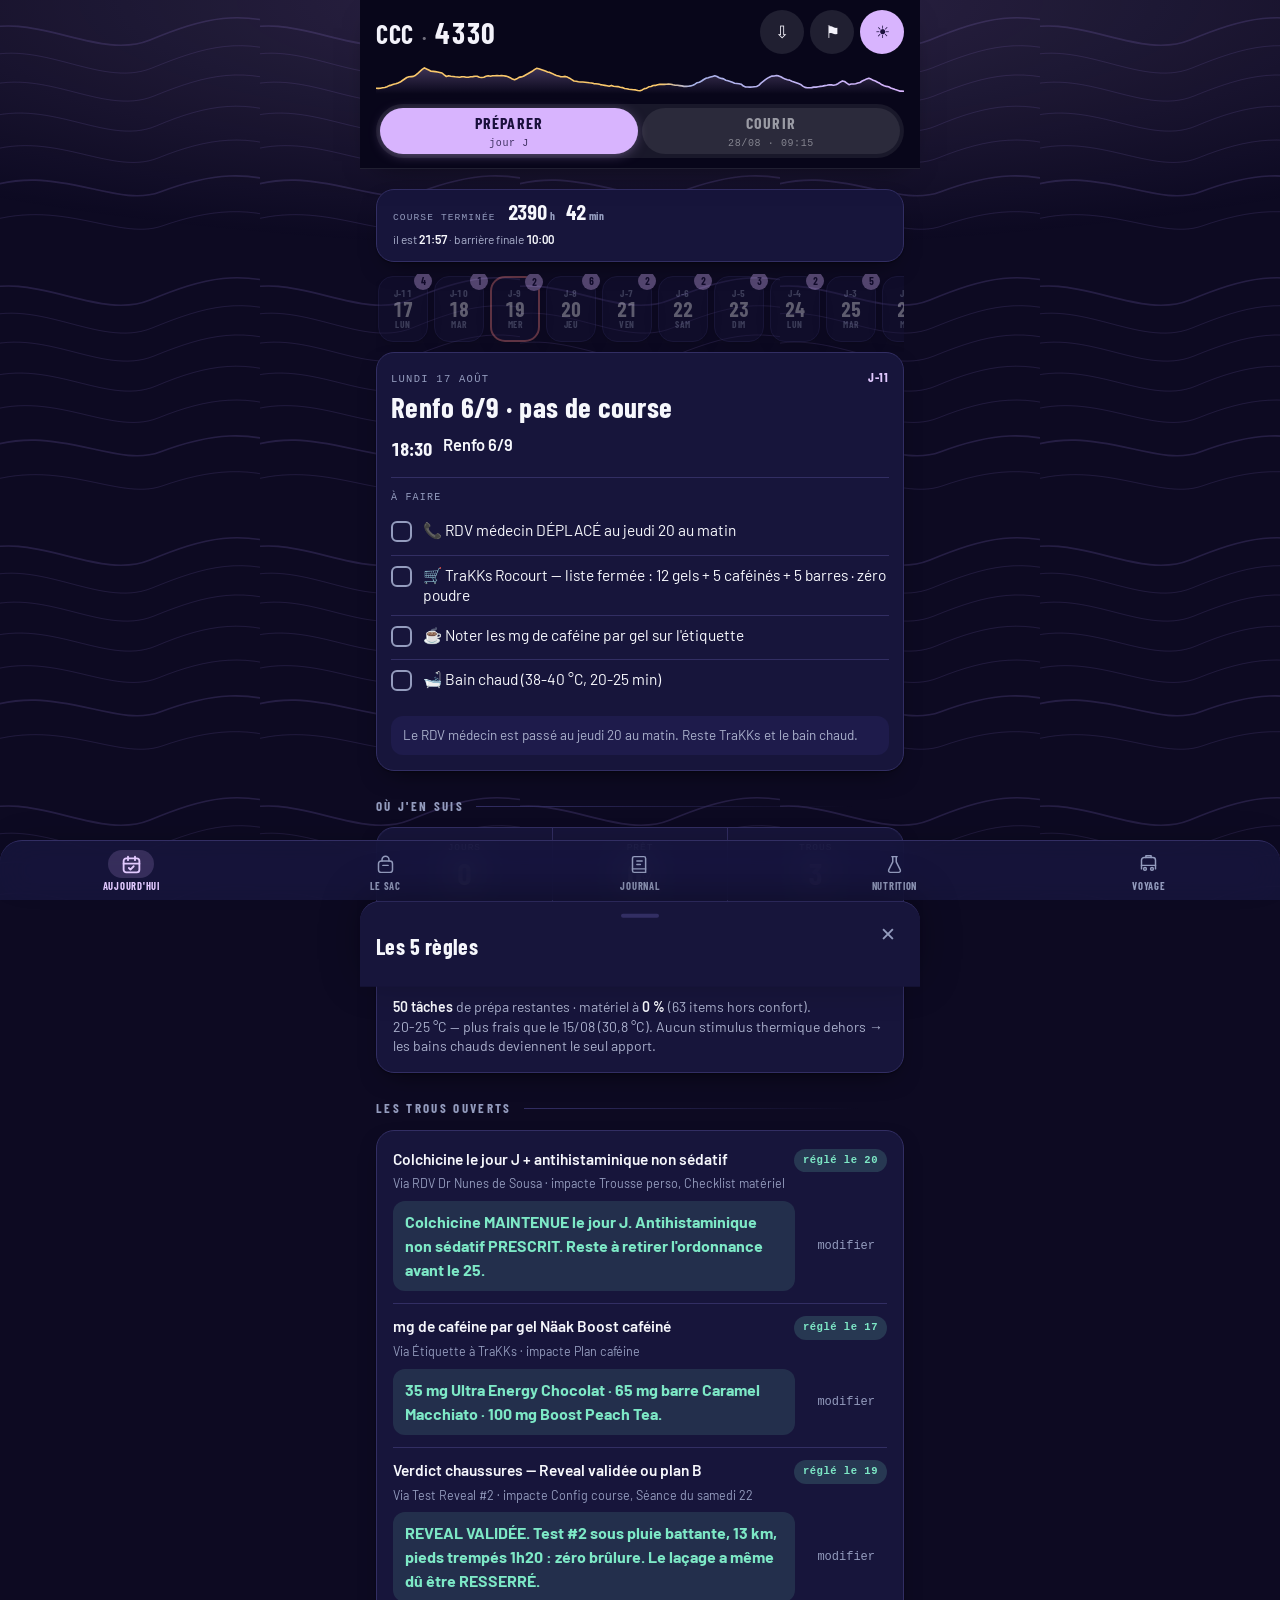
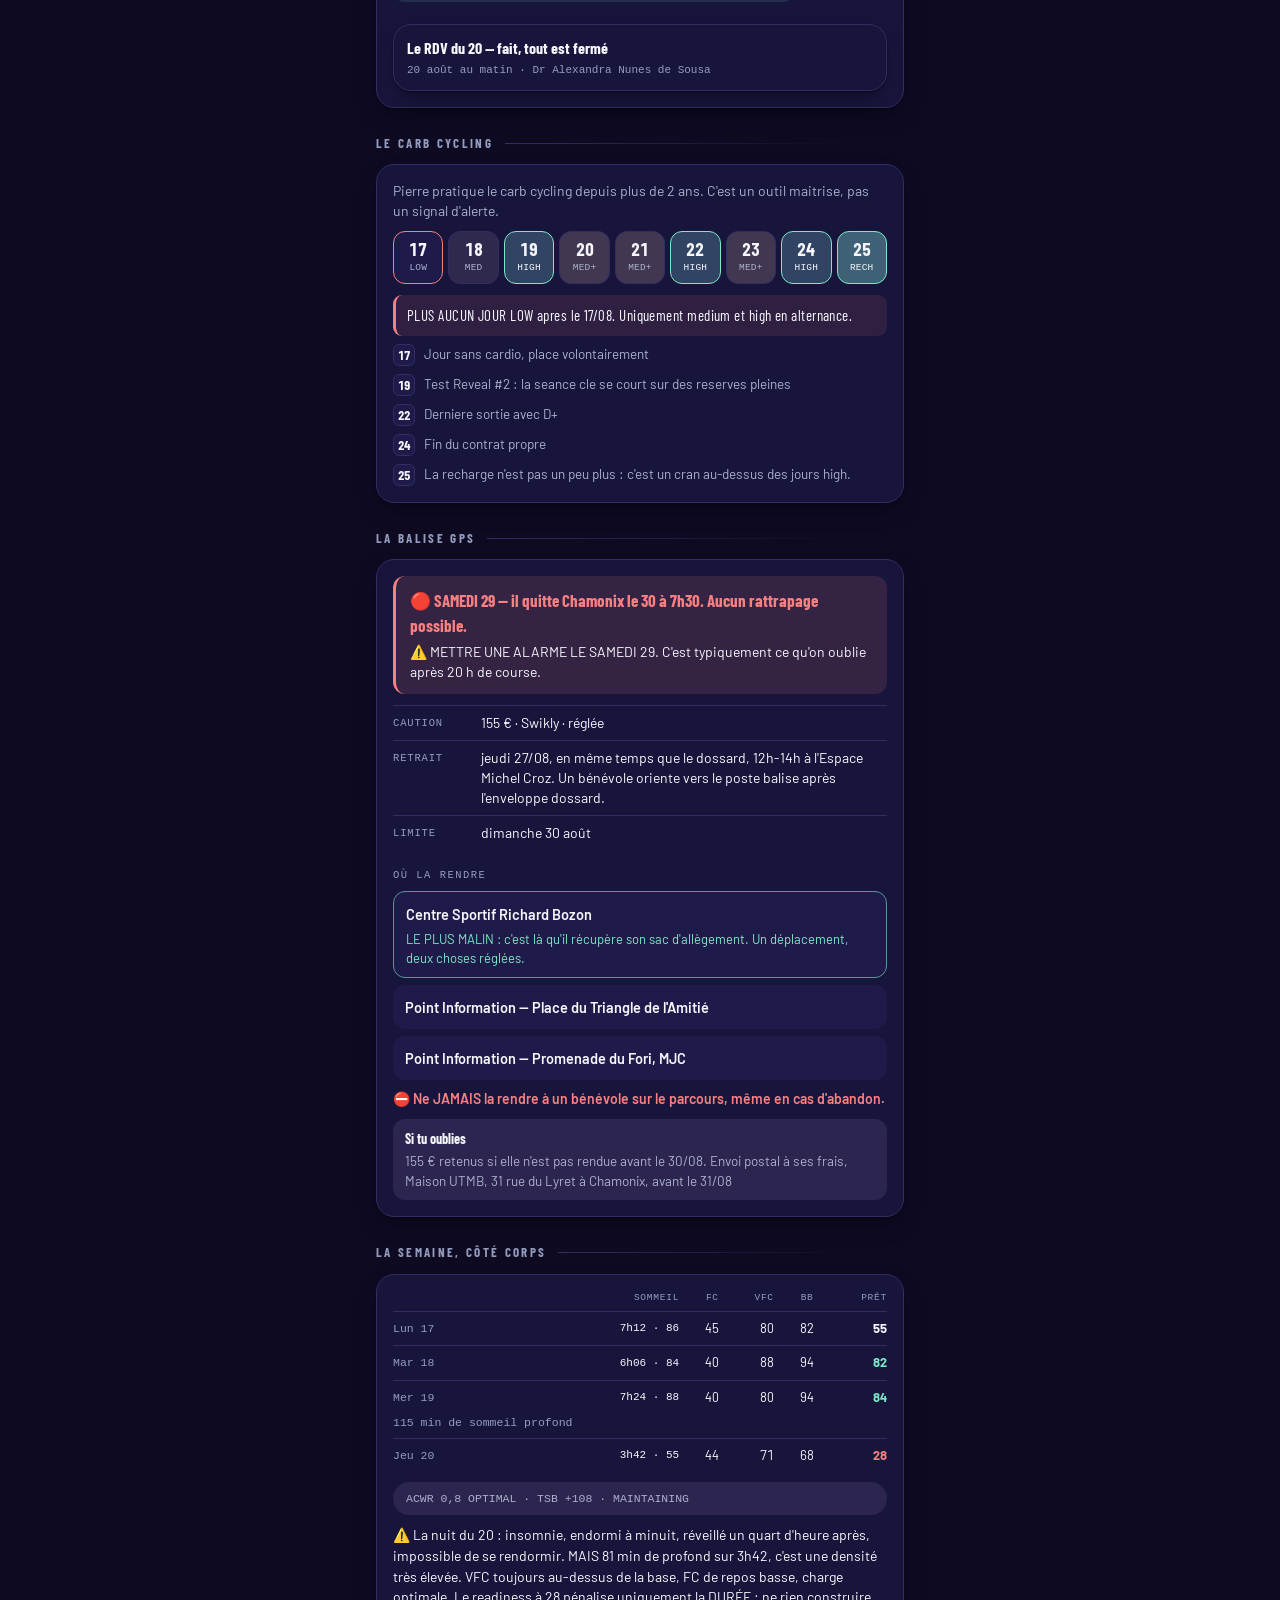
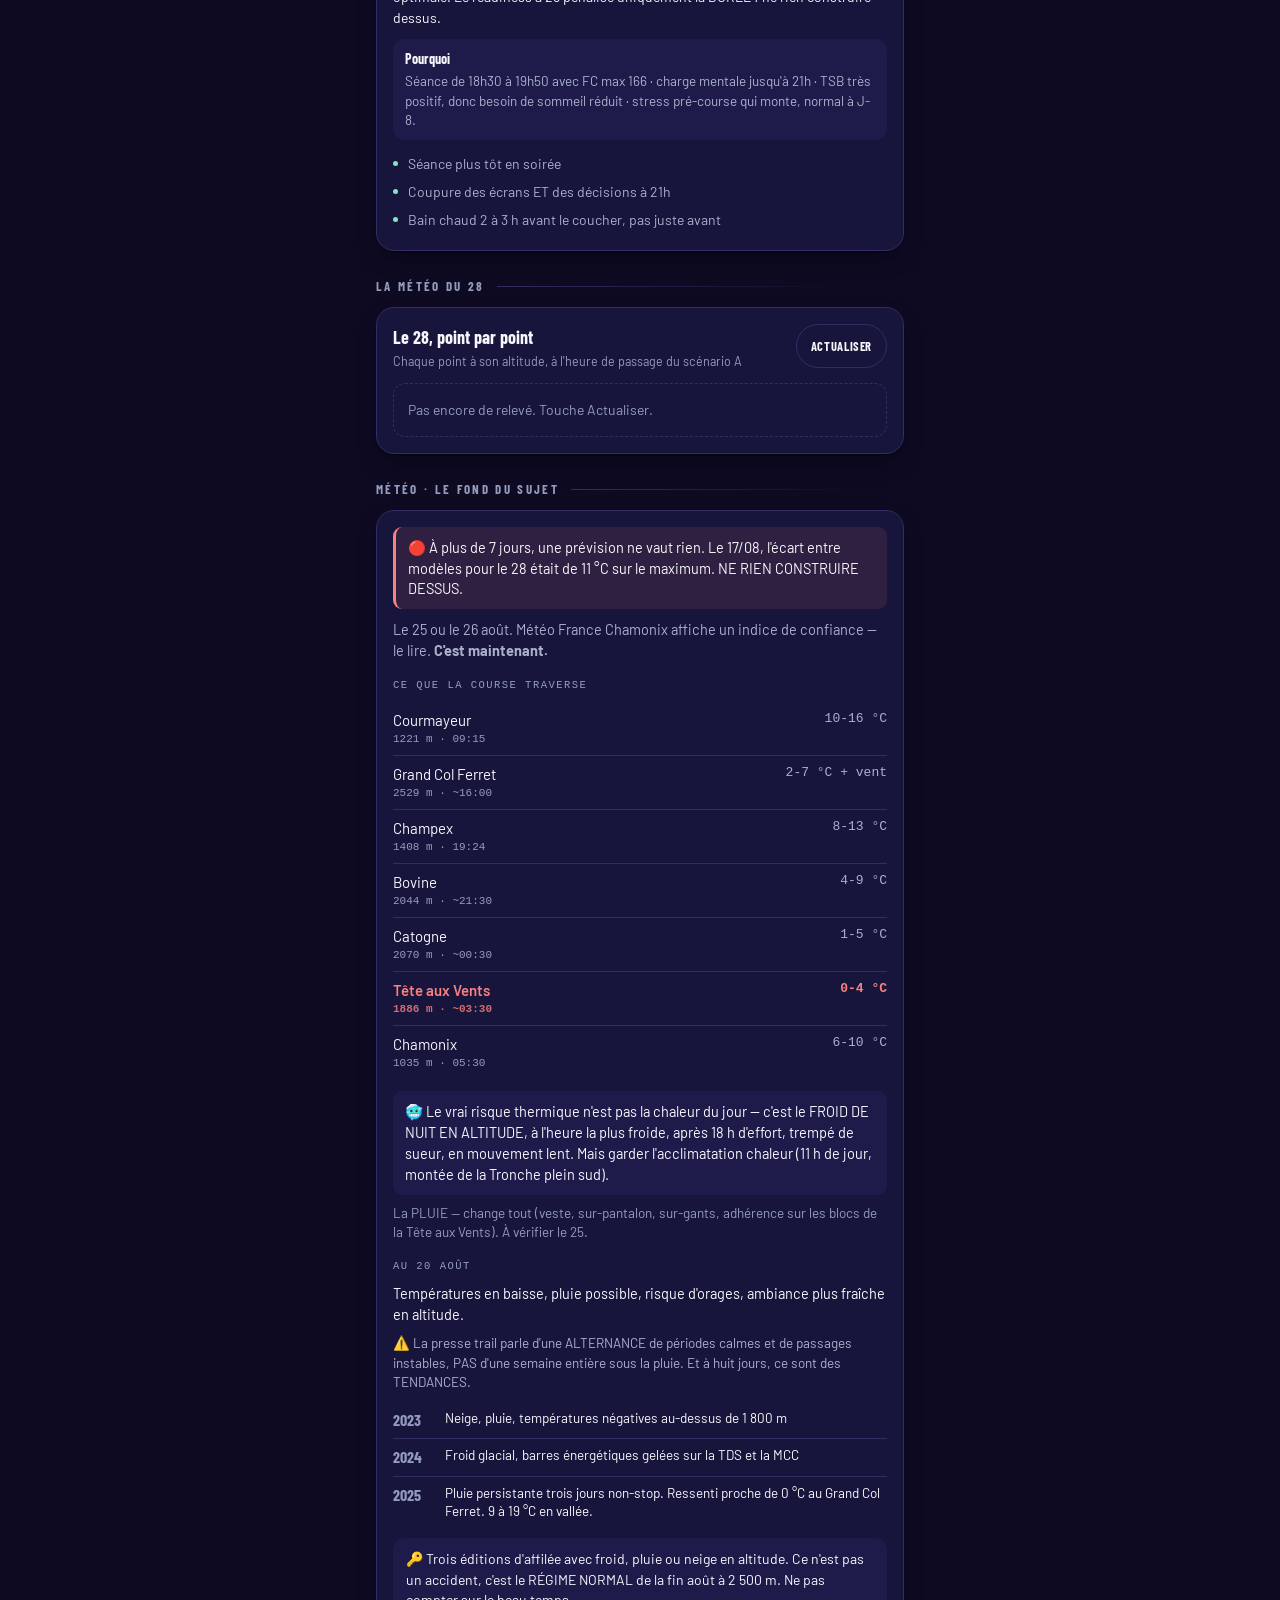
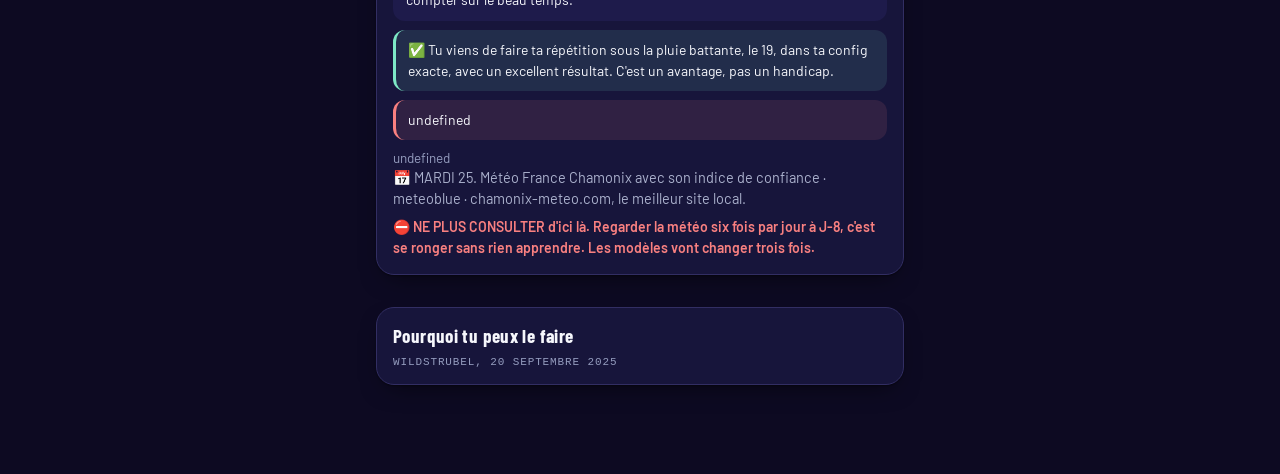
==== carnet/index.html @ a0376470 "carnet : la meteo du 28, automatique, point par point L'app interroge Open-Meteo pour les treize poi" ====
<!doctype html>
<html lang="fr" data-theme="jour">
<head>
<meta charset="utf-8">
<meta name="viewport" content="width=device-width, initial-scale=1, viewport-fit=cover">
<meta name="theme-color" content="#17153B">
<meta name="apple-mobile-web-app-capable" content="yes">
<meta name="apple-mobile-web-app-status-bar-style" content="black-translucent">
<meta name="apple-mobile-web-app-title" content="CCC 4330">
<meta name="description" content="Carnet de course CCC by UTMB 2026 &#183; dossard 4330">
<title>CCC 4330 &#183; carnet de course</title>

<meta name="color-scheme" content="light dark">

<link rel="stylesheet" href="app.css">

<!-- Les polices ne bloquent pas le rendu : l'app doit s'afficher tout de suite,
     et rester belle avec les polices systeme si Google ne repond pas. -->
<link rel="preconnect" href="https://fonts.googleapis.com">
<link rel="preconnect" href="https://fonts.gstatic.com" crossorigin>
<link rel="stylesheet" media="print" onload="this.media='all'"
      href="https://fonts.googleapis.com/css2?family=Barlow:wght@400;500;600&family=Barlow+Condensed:wght@600;700&display=swap">
<noscript><link rel="stylesheet"
      href="https://fonts.googleapis.com/css2?family=Barlow:wght@400;500;600&family=Barlow+Condensed:wght@600;700&display=swap"></noscript>
<link rel="manifest" href="manifest.webmanifest">
<link rel="apple-touch-icon" href="icons/apple-touch-icon.png">
<link rel="icon" href="icons/icon-192.png" sizes="192x192">
</head>
<body>

<div class="app">

  <header class="dossard">
    <div class="dossard-haut">
      <div class="dossard-id"><span>CCC</span><i>&#183;</i><b>4330</b></div>
      <div class="dossard-actions">
        <button class="dossard-btn" id="btnDonnees" aria-label="Mes données">&#8681;</button>
        <button class="dossard-btn" id="btnRegles" aria-label="Les 5 règles">&#9873;</button>
        <button class="dossard-btn" id="btnTheme" aria-label="Basculer jour ou nuit">&#9789;</button>
      </div>
    </div>
    <div class="crete" id="crete" aria-hidden="true"></div>
    <div class="parties" role="tablist">
      <button data-partie="prepa" role="tab">Préparer<span id="sousPrepa">&#8230;</span></button>
      <button data-partie="course" role="tab">Courir<span>28/08 &#183; 09:15</span></button>
    </div>
  </header>

  <!-- Feuille de course : invisible a l'ecran, c'est le document papier du jour J.
       Le telephone reste dans le sac, cette feuille est l'outil. -->
  <section id="feuille-course" aria-hidden="true"></section>

  <main>

    <!-- ===================== PRÉPARER ===================== -->

    <section class="vue actif" id="v-aujourdhui">
      <!-- Le compte a rebours passe en bandeau : ce qui compte, c'est la
           journee du jour, pas le decompte. -->
      <div class="cdb" id="cdCarte">
        <span class="cd-oeil" id="cdOeil">Départ dans</span>
        <span class="cd-grille" id="cdGrille"></span>
        <span class="cd-sous" id="cdSous"></span>
      </div>

      <div class="tlh" id="tlhHote"></div>

      <div id="cleHote"></div>
      <div id="jourHote"></div>

      <div class="titre">Où j'en suis</div>
      <div class="carte" id="etatHote"></div>

      <div class="titre">Les trous ouverts</div>
      <div class="carte" id="inconnuesHote"></div>

      <div class="titre">Le carb cycling</div>
      <div class="carte" id="carbHote"></div>

      <div class="titre">La balise GPS</div>
      <div class="carte" id="baliseHote"></div>

      <div class="titre">La semaine, côté corps</div>
      <div class="carte" id="physioHote"></div>

      <div class="titre">La météo du 28</div>
      <div class="carte" id="meteoPrevHote"></div>

      <div class="titre">Météo · le fond du sujet</div>
      <div class="carte" id="meteoHote"></div>

      <button class="cf-btn" id="btnConfiance">Pourquoi tu peux le faire<span>Wildstrubel, 20 septembre 2025</span></button>
    </section>

    <section class="vue" id="v-sac">
      <div class="carte ck-tete" id="sacTete"></div>
      <div class="switch" id="sacMode">
        <button data-mode="jour">Par jour<small>quand je m'en occupe</small></button>
        <button data-mode="zone">Par zone<small>où ça va</small></button>
      </div>
      <div class="sac-filtres">
        <button id="fRouge"><i></i>Que le réglementaire</button>
        <button id="fReste"><i></i>Il reste</button>
      </div>
      <div id="kitsHote"></div>
      <div id="sacHote"></div>
      <div class="titre">Les vérifications</div>
      <div class="carte" id="verifIntro"></div>
      <div id="verifsHote"></div>
      <div class="titre">À ne pas oublier</div>
      <div class="carte" id="verifHote"></div>
      <div class="titre">Non tranché</div>
      <div class="carte" id="attHote"></div>
      <div class="titre">Les chaussures · dossier fermé</div>
      <div class="carte" id="verdictHote"></div>
      <div class="titre">Les chaussettes</div>
      <div class="carte" id="chaussHote"></div>
      <div class="titre">Les gants</div>
      <div class="carte" id="gantsHote"></div>
      <div class="titre">La veste</div>
      <div class="carte" id="vesteHote"></div>
      <div class="titre">Les lampes</div>
      <div class="carte" id="lampesHote"></div>
      <div class="titre">La trousse</div>
      <div class="carte" id="trousseHote"></div>
      <div class="titre">Le téléphone</div>
      <div class="carte" id="telHote"></div>
    </section>

    <section class="vue" id="v-journal">
      <div class="titre">Ajouter une note</div>
      <div class="carte" id="jnSaisie"></div>
      <div class="titre">Historique</div>
      <div id="jnHote"></div>
    </section>

    <section class="vue" id="v-voyage">
      <div id="voyAlerte"></div>

      <div class="titre">Le coffre</div>
      <div class="carte" id="coffreHote"></div>

      <div class="switch" id="voyMode">
        <button data-voy="aller">Aller<small>mercredi 26</small></button>
        <button data-voy="place">Sur place<small>27 et 28</small></button>
        <button data-voy="retour">Retour<small>dimanche 30</small></button>
      </div>
      <div id="voyHote"></div>
    </section>

    <section class="vue" id="v-nutrition">
      <div id="alertesHote"></div>

      <div class="titre">Le compte des glucides</div>
      <div class="carte" id="bilanHote"></div>

      <div class="titre">Section par section</div>
      <div id="secNutHote"></div>

      <div class="titre">Mon stock</div>
      <div class="carte" id="stockHote"></div>

      <div class="titre">La caféine</div>
      <div class="carte" id="cafHote"></div>

      <div class="titre">Les menus, de J-3 au jour J</div>
      <div class="carte" id="menusHote"></div>

      <div class="titre">Le contrat, du 17 au 24</div>
      <div class="carte" id="contratHote"></div>

      <div class="titre">En course, l'essentiel</div>
      <div class="carte" id="nutriHote"></div>
    </section>

    <!-- ===================== COURIR ===================== -->

    <section class="vue" id="v-profil">
      <div class="faits">
        <span><b>101,5</b> km</span><span><b>6 062</b> m D+</span>
        <span>cible <b>20h15</b></span><span>barrière <b>26h30</b></span>
      </div>
      <div class="switch" data-role="scenario"></div>
      <div class="titre">Le profil</div>
      <div class="carte profil-carte">
        <div id="profilHote"></div>
        <div class="pf-lecture">
          <div><span>km</span><b id="lecKm">0</b></div>
          <div><span>altitude</span><b id="lecAlt">1221</b></div>
          <div><span>section</span><b id="lecSec" style="font-size:15px">Bertone</b></div>
          <div><span id="lecPlan">passage A</span><b id="lecH">09:15</b></div>
        </div>
        <div class="pf-aide">Glisse le doigt sur le profil</div>
      </div>

      <div class="titre">Les traces pour la montre</div>
      <div class="carte" id="tracesHote"></div>

      <div class="titre">La marge sur les barrières</div>
      <div class="carte" id="margeHote"></div>
    </section>

    <section class="vue" id="v-deroule">
      <div class="titre">Le scénario</div>
      <div class="switch" data-role="scenario"></div>
      <div class="carte scenar" id="scenarInfo"></div>
      <div class="titre" id="titreDeroule">Le déroulé</div>
      <div class="carte"><div class="tl" id="timeline"></div></div>
    </section>

    <section class="vue" id="v-ravitos">
      <div class="titre">Tous les points de passage</div>
      <div id="ravitosHote"></div>
    </section>


    <section class="vue" id="v-course">
      <div id="courseHote"></div>
    </section>

  </main>

  <div class="feuille-fond" id="feuilleFond"></div>
  <aside class="feuille" id="feuille" role="dialog" aria-modal="true" aria-labelledby="feuilleTitre">
    <div class="feuille-poignee"></div>
    <button class="feuille-fermer" id="feuilleFermer" aria-label="Fermer">&#10005;</button>
    <div class="feuille-titre" id="feuilleTitre">Les 5 règles</div>
    <div id="feuilleCorps"></div>
  </aside>

  <nav class="tabbar" id="tabbar" role="tablist"></nav>

</div>

<script type="module" src="app.js"></script>
</body>
</html>
---- carnet/app.css ----
/* ===========================================================
   CCC 4330 &#183; carnet de course v2
   Design system : indigo profond, lavande, menthe, plus une touche trail.
   La signature narrative est la bascule jour -> nuit.
   =========================================================== */

:root {
  /* ------------------------------------------------------------------ *
   * Palette : reference fournie par Pierre le 18/08 (indigo profond,
   * lavande, menthe), avec une touche trail. La touche, c'est que l'ambre
   * garde un SENS et n'est jamais decoratif : c'est le soleil, le jour, la
   * mise en garde. Le chrome de l'interface est lavande, la montagne est
   * ambre, et les courbes de niveau restent en filigrane sur le fond.
   * ------------------------------------------------------------------ */

  --papier:      #F3F2FA;   /* le jour : papier legerement violace */
  --papier-2:    #EBE9F7;
  --papier-3:    #D5D2E9;
  --encre:       #17153B;   /* l'indigo profond de la reference */
  --encre-doux:  #4C4878;
  --encre-pale:  #5F5B8C;   /* AA verifie sur les trois fonds clairs */
  --courbe:      #7C6BB5;   /* les courbes de niveau, en lavande grisee */
  --torrent:     #2559A8;
  --jour:        #A4670C;   /* l'ambre : soleil, jour, mise en garde */
  --jour-fonce:  #8A560A;
  --nuit:        #3B3F86;
  --nuit-clair:  #6E73B8;
  --teal:        #0E6B5E;   /* la menthe, assombrie pour tenir AA sur le papier */
  --alerte:      #C0342C;
  --ok:          #0E6B5E;

  --lavande:     #6D3FC4;   /* la primaire de la reference */
  --lavande-txt: #5B2FB0;

  --topo: url("data:image/svg+xml,%3Csvg xmlns='http://www.w3.org/2000/svg' width='260' height='260' viewBox='0 0 260 260'%3E%3Cg fill='none' stroke='%237C6BB5' stroke-opacity='0.13'%3E%3Cpath stroke-width='1.6' d='M-30 34C30 6 96 62 150 40S240 8 300 30'/%3E%3Cpath stroke-width='0.8' d='M-30 62C34 32 98 90 152 68S242 36 300 58'/%3E%3Cpath stroke-width='0.8' d='M-30 92C38 60 100 118 154 96S244 66 300 88'/%3E%3Cpath stroke-width='0.8' d='M-30 124C42 90 104 148 156 126S246 98 300 120'/%3E%3Cpath stroke-width='0.8' d='M-30 158C46 122 108 178 158 158S248 132 300 154'/%3E%3Cpath stroke-width='1.6' d='M-30 194C50 156 112 210 160 192S250 168 300 190'/%3E%3Cpath stroke-width='0.8' d='M-30 228C54 192 116 242 162 226S252 204 300 226'/%3E%3C/g%3E%3C/svg%3E");
}

:root {
  --bg:          var(--papier);
  --surface:     #FFFFFF;
  --surface-2:   var(--papier-2);
  --bord:        var(--papier-3);
  --texte:       var(--encre);
  --texte-doux:  var(--encre-doux);
  --texte-pale:  var(--encre-pale);
  --accent:      var(--lavande);
  --accent-txt:  var(--lavande-txt);
  --sur-accent:  #FFFFFF;   /* le texte pose SUR un aplat d'accent */
  --trace:       var(--encre);
  --ombre:       0 1px 2px rgba(23,21,59,.05), 0 8px 20px -10px rgba(23,21,59,.18);
  --ombre-h:     0 2px 4px rgba(23,21,59,.06), 0 18px 40px -16px rgba(23,21,59,.28);
  --voile:       rgba(23,21,59,.07);

  /* Echelle de rayons : la carte est genereuse, le bloc interne suit, la
     pastille est ronde. C'est la premiere signature du polish. */
  --r:           18px;   /* carte */
  --r-s:         12px;   /* bloc dans une carte */
  --r-xs:        9px;    /* jeton, case */
  --pill:        999px;

  --tap:         44px;
  --pad:         16px;
  --gap:         12px;
  --tempo:       .28s cubic-bezier(.22,.61,.36,1);
  --ressort:     .34s cubic-bezier(.2,.9,.28,1.06);

  --display: "Barlow Condensed", "Helvetica Neue Condensed", "Avenir Next Condensed", -apple-system, sans-serif;
  --texte-f: "Barlow", -apple-system, BlinkMacSystemFont, "Segoe UI", sans-serif;
  --mono:    ui-monospace, "SF Mono", Menlo, monospace;
}

/* ---- mode nuit : c'est LE theme de reference, le jour n'en est que la
   declinaison diurne ---- */
[data-theme="nuit"] {
  --bg:          #0D0A22;
  --surface:     #17153B;
  --surface-2:   #1E1B4B;
  --bord:        #322E63;
  --texte:       #F6F7FC;
  --texte-doux:  #AAB0CC;
  --texte-pale:  #949CBE;   /* AA verifie sur les trois fonds nuit */
  --courbe:      #A78BFA;
  --torrent:     #7BA7F5;
  --jour:        #FBC96B;   /* l'ambre garde le meme role, en plus chaud */
  --jour-fonce:  #FBC96B;
  --nuit:        #6E7BD6;
  --nuit-clair:  #A8B2E8;
  --teal:        #99F6E4;
  --alerte:      #F98080;
  --ok:          #7DE8C6;
  --accent:      #D8B4FE;
  --accent-txt:  #E2C9FF;
  --sur-accent:  #1A103C;
  --trace:       #F6F7FC;
  --ombre:       0 1px 2px rgba(0,0,0,.4), 0 10px 26px -12px rgba(0,0,0,.7);
  --ombre-h:     0 2px 6px rgba(0,0,0,.45), 0 22px 48px -18px rgba(0,0,0,.8);
  --voile:       rgba(216,180,254,.10);
  --topo: url("data:image/svg+xml,%3Csvg xmlns='http://www.w3.org/2000/svg' width='260' height='260' viewBox='0 0 260 260'%3E%3Cg fill='none' stroke='%23A78BFA' stroke-opacity='0.16'%3E%3Cpath stroke-width='1.6' d='M-30 34C30 6 96 62 150 40S240 8 300 30'/%3E%3Cpath stroke-width='0.8' d='M-30 62C34 32 98 90 152 68S242 36 300 58'/%3E%3Cpath stroke-width='0.8' d='M-30 92C38 60 100 118 154 96S244 66 300 88'/%3E%3Cpath stroke-width='0.8' d='M-30 124C42 90 104 148 156 126S246 98 300 120'/%3E%3Cpath stroke-width='0.8' d='M-30 158C46 122 108 178 158 158S248 132 300 154'/%3E%3Cpath stroke-width='1.6' d='M-30 194C50 156 112 210 160 192S250 168 300 190'/%3E%3Cpath stroke-width='0.8' d='M-30 228C54 192 116 242 162 226S252 204 300 226'/%3E%3C/g%3E%3C/svg%3E");
}

* { box-sizing: border-box; margin: 0; padding: 0; -webkit-tap-highlight-color: transparent; }

/* Les chiffres se lisent en colonne : chasse fixe partout ou ils se comparent. */
.cdb, .tlh, .cf-t, .mt-t, .st-h, .st > b, .cb, .ck-pct, .ck-compte, .ck-grp-cpt,
.nu-cf, .pastille, .jr-h b, .jr-rdv b, .gt > b, .rdv-s > b, .cb-n b, .jn-d,
.dn-c b, .faits, .mg, .pl-d, .vf-c em {
  font-variant-numeric: tabular-nums;
}

/* App, pas document : le glissement sur le profil ne doit jamais selectionner
   du texte ni ouvrir la loupe iOS. La selection reste permise sur le contenu
   que l'on peut vouloir copier. */
body, .dossard, .tabbar, .profil-svg, .titre, .pf-lecture, .mg {
  -webkit-user-select: none; user-select: none; -webkit-touch-callout: none;
}

html { background: var(--bg); }

body {
  background: var(--bg);
  color: var(--texte);
  font-family: var(--texte-f);
  font-size: 16px;
  line-height: 1.5;
  -webkit-font-smoothing: antialiased;
  -webkit-text-size-adjust: 100%;
  overscroll-behavior-y: none;
  transition: background var(--tempo), color var(--tempo);
}

button { font: inherit; color: inherit; background: none; border: 0; cursor: pointer; }
a { color: inherit; }

/* Visible au clavier, invisible au doigt */
:focus { outline: none; }
:focus-visible { outline: 3px solid var(--accent); outline-offset: 2px; border-radius: var(--r-s); }

/* Lumiere rasante en haut de page : la teinte d'accent, tres diluee. Elle
   donne de la profondeur sans salir le fond ni toucher au contraste du texte. */
body::after {
  content: ""; position: fixed; inset: 0 0 auto; height: 460px; z-index: 0;
  pointer-events: none;
  background: radial-gradient(120% 78% at 50% 0%,
              color-mix(in srgb, var(--accent) 16%, transparent) 0%,
              transparent 70%);
}

/* les courbes de niveau, en filigrane, sur toute la hauteur */
body::before {
  content: ""; position: fixed; inset: 0; z-index: 0; pointer-events: none;
  background-image: var(--topo);
  background-size: 260px 260px;
}

/* ===================== ossature ===================== */

.app {
  position: relative; z-index: 1;
  max-width: 560px; margin: 0 auto;
  padding-bottom: calc(80px + env(safe-area-inset-bottom));
  min-height: 100vh;
}

/* ---- header dossard ---- */
.dossard {
  position: sticky; top: 0; z-index: 40;
  background: var(--encre);
  color: var(--papier);
  padding: calc(env(safe-area-inset-top) + 10px) var(--pad) 0;
}
.dossard {
  border-bottom: 1px solid rgba(246,247,252,.10);
  box-shadow: 0 10px 30px -18px rgba(0,0,0,.7);
}
[data-theme="nuit"] .dossard { background: #08061A; }

.dossard-haut { display: flex; align-items: center; gap: 10px; }

.dossard-id {
  font-family: var(--display); font-weight: 700;
  font-size: 26px; letter-spacing: .02em; line-height: 1;
  display: flex; align-items: baseline; gap: 8px;
}
.dossard-id b { font-size: 30px; letter-spacing: .06em; }
.dossard-id i { font-style: normal; opacity: .45; font-size: 20px; }

.dossard-actions { margin-left: auto; display: flex; gap: 6px; }
.dossard-btn {
  width: var(--tap); height: var(--tap);
  display: grid; place-items: center;
  border-radius: var(--pill); font-size: 17px;
  color: var(--papier);
  background: rgba(246,247,252,.10);
  transition: background var(--tempo), transform .16s ease;
}
.dossard-btn:active { background: rgba(246,247,252,.22); transform: scale(.92); }
.dossard-btn.on { background: var(--accent); color: var(--sur-accent); }

/* la crete : la signature du bandeau, et la seule touche trail permanente */
.crete { margin: 10px 0 0; height: 30px; }
.crete svg { display: block; width: 100%; height: 30px; overflow: visible; }

/* les deux moities de l'app */
.parties {
  display: grid; grid-template-columns: 1fr 1fr; gap: 4px;
  padding: 4px; margin: 10px 0 10px;
  background: rgba(246,247,252,.07); border-radius: var(--pill);
}
.parties button {
  min-height: 46px; border-radius: var(--pill);
  display: flex; flex-direction: column; align-items: center; justify-content: center; gap: 1px;
  background: rgba(246,247,252,.08); color: rgba(246,247,252,.55);
  font-family: var(--display); font-weight: 700; font-size: 16px;
  letter-spacing: .07em; text-transform: uppercase;
  transition: background var(--tempo), color var(--tempo);
}
.parties button span {
  font-family: var(--mono); font-weight: 400; font-size: 10px;
  letter-spacing: .06em; text-transform: none; opacity: .8;
}
.parties button.on {
  background: var(--accent); color: var(--sur-accent);
  box-shadow: 0 2px 14px -4px color-mix(in srgb, var(--accent) 60%, transparent);
}

/* les faits de course, la ou ils servent : dans Courir */
.faits {
  display: flex; flex-wrap: wrap; gap: 6px 16px; margin-bottom: 12px;
  font-family: var(--mono); font-size: 11.5px; letter-spacing: .04em;
  color: var(--texte-pale);
}
.faits b { color: var(--texte); font-weight: 600; }

/* ---- vues ---- */
.vue { display: none; padding: 20px var(--pad) 10px; animation: entre var(--ressort) both; }
.vue.actif { display: block; }
@keyframes entre { from { opacity: 0; transform: translateY(10px); } to { opacity: 1; transform: none; } }

.titre {
  display: flex; align-items: center; gap: 12px;
  font-family: var(--display); font-weight: 700;
  font-size: 13px; letter-spacing: .18em; text-transform: uppercase;
  color: var(--texte-pale); margin: 26px 0 11px;
}
.vue > .titre:first-child, .vue > *:first-child + .titre:first-of-type { margin-top: 0; }
/* filet de cartouche, comme les intitules d'une carte, mais qui s'efface */
.titre::after {
  content: ""; flex: 1; height: 1px;
  background: linear-gradient(90deg, var(--bord), transparent 88%);
}

.carte {
  background: var(--surface); border: 1px solid var(--bord);
  border-radius: var(--r); box-shadow: var(--ombre);
  padding: 16px; margin-bottom: var(--gap);
}

/* ---- barre d'onglets ---- */
.tabbar {
  position: fixed; left: 0; right: 0; bottom: 0; z-index: 50;
  display: grid; grid-template-columns: repeat(5, 1fr);
  background: color-mix(in srgb, var(--surface) 86%, transparent);
  backdrop-filter: saturate(180%) blur(18px);
  -webkit-backdrop-filter: saturate(180%) blur(18px);
  border-top: 1px solid var(--bord);
  border-radius: 22px 22px 0 0;
  box-shadow: 0 -10px 34px -18px rgba(0,0,0,.35);
  padding: 6px 4px env(safe-area-inset-bottom);
}
.tab {
  position: relative; min-height: var(--tap); padding: 7px 2px 6px;
  display: flex; flex-direction: column; align-items: center; gap: 3px;
  color: var(--texte-pale);
  font-family: var(--display); font-weight: 700;
  font-size: 10.5px; letter-spacing: .07em; text-transform: uppercase;
  transition: color var(--tempo);
}
/* la pastille de l'onglet actif : elle grandit sous l'icone */
.tab::before {
  content: ""; position: absolute; top: 3px; left: 50%;
  width: 46px; height: 28px; border-radius: var(--pill);
  background: color-mix(in srgb, var(--accent) 17%, transparent);
  transform: translateX(-50%) scale(.6); opacity: 0;
  transition: opacity var(--tempo), transform var(--ressort);
}
.tab.actif::before { opacity: 1; transform: translateX(-50%) scale(1); }
.tab svg {
  position: relative; z-index: 1;
  width: 21px; height: 21px; stroke: currentColor; fill: none;
  stroke-width: 1.7; stroke-linecap: round; stroke-linejoin: round;
}
.tab span, .tab { position: relative; }
.tab.actif { color: var(--accent-txt); }
.tab.actif svg { stroke-width: 2.1; }
.tab:active svg { transform: scale(.9); }

/* ===================== profil ===================== */

.profil-carte { padding: 12px 10px 10px; }

.profil-svg { display: block; width: 100%; height: auto; touch-action: pan-y; }

.pf-grille   { stroke: var(--bord); stroke-width: 1; }
.pf-aire     { fill: url(#gradJour); }
.pf-aire-n   { fill: url(#gradNuit); }
.pf-trace    { fill: none; stroke: var(--trace); stroke-width: 1.9; stroke-linejoin: round; stroke-linecap: round; }
.pf-axe-txt  { font-family: var(--mono); font-size: 9px; fill: var(--texte-pale); }
.pf-sommet   { font-family: var(--display); font-weight: 600; font-size: 10.5px; fill: var(--texte-doux); letter-spacing: .02em; }
.pf-sommet-t { stroke: var(--bord); stroke-width: .8; stroke-dasharray: 1.5 2.5; }
.pf-nuit-t   { stroke: var(--nuit); stroke-width: .9; stroke-dasharray: 2 2.5; opacity: .7; }
.pf-nuit-lbl { font-family: var(--display); font-weight: 700; font-size: 10.5px; fill: var(--nuit); letter-spacing: .05em; }
[data-theme="nuit"] .pf-nuit-lbl { fill: var(--nuit-clair); }
[data-theme="nuit"] .pf-nuit-t   { stroke: var(--nuit-clair); }

.pf-pt        { fill: var(--surface); stroke: var(--trace); stroke-width: 2.2; cursor: pointer; }
.pf-pt.grand  { stroke: var(--teal); stroke-width: 3; }
.pf-pt.fin    { fill: var(--trace); }
.pf-pt-hit    { fill: transparent; cursor: pointer; }
.pf-pt-lbl    { font-family: var(--display); font-weight: 700; font-size: 10.5px; fill: var(--texte-doux); letter-spacing: .03em; }

.pf-curseur   { stroke: var(--accent); stroke-width: 1.1; }
.pf-curseur-b { fill: var(--accent); stroke: var(--surface); stroke-width: 1.6; }
.pf-cache     { opacity: 0; transition: opacity .16s; }
.pf-cache.on  { opacity: 1; }

/* animation de trace, une fois */
.pf-trace.anime { stroke-dasharray: var(--len); stroke-dashoffset: var(--len); animation: dessine 1.9s cubic-bezier(.4,0,.2,1) .25s forwards; }
@keyframes dessine { to { stroke-dashoffset: 0; } }
.pf-fade { opacity: 0; animation: parait .5s ease 1.9s forwards; }
@keyframes parait { to { opacity: 1; } }

/* lecture du curseur */
.pf-lecture {
  display: grid; grid-template-columns: repeat(4, 1fr);
  gap: 8px; margin-top: 10px; padding-top: 10px;
  border-top: 1px solid var(--bord);
}
.pf-lecture div { text-align: center; }
.pf-lecture span {
  display: block; font-family: var(--mono); font-size: 10px;
  letter-spacing: .1em; text-transform: uppercase; color: var(--texte-pale);
}
.pf-lecture b {
  display: block; font-family: var(--display); font-weight: 700;
  font-size: 21px; line-height: 1.15; letter-spacing: .01em;
  font-variant-numeric: tabular-nums;
}
.pf-aide {
  margin-top: 8px; text-align: center;
  font-size: 12px; color: var(--texte-pale);
}

/* la marge sur les barrieres : une ligne par poste, lisible d'un coup */
.mg { display: flex; align-items: center; gap: 10px; padding: 5px 0; }
.mg-n {
  flex: 0 0 88px; font-family: var(--display); font-weight: 700;
  font-size: 14px; letter-spacing: .03em; text-transform: uppercase;
  white-space: nowrap; overflow: hidden; text-overflow: ellipsis;
}
.mg-p {
  flex: 1; height: 11px; border-radius: var(--pill); overflow: hidden;
  background: var(--voile); border: 0;
}
.mg-p i { display: block; height: 100%; border-radius: var(--pill); }
.mg-p i.ok    { background: var(--ok); }
.mg-p i.tiede { background: var(--jour); }
.mg-p i.chaud { background: var(--alerte); }
.mg-v {
  flex: 0 0 44px; text-align: right;
  font-family: var(--display); font-weight: 700; font-size: 16px;
  font-variant-numeric: tabular-nums;
}
.mg-v.ok { color: var(--ok); }
.mg-v.tiede { color: var(--accent-txt); }
.mg-v.chaud { color: var(--alerte); }
.mg.serre .mg-n { color: var(--alerte); }
.mg-mot {
  margin-top: 11px; padding-top: 11px; border-top: 1px solid var(--bord);
  font-size: 14px; line-height: 1.4; color: var(--texte-doux);
}
.mg-mot b { color: var(--texte); font-weight: 600; }

/* ===================== accueil ===================== */

.cd { padding: 20px 14px 16px; text-align: center; }
.cd-oeil {
  font-family: var(--mono); font-size: 11px; letter-spacing: .18em;
  text-transform: uppercase; color: var(--texte-pale); margin-bottom: 12px;
}
.cd-grille { display: flex; justify-content: center; align-items: baseline; gap: 4px; }
.cd-bloc { display: flex; align-items: baseline; gap: 3px; }
.cd-bloc b {
  font-family: var(--display); font-weight: 700;
  font-size: clamp(44px, 15vw, 62px); line-height: .88; letter-spacing: -.01em;
  font-variant-numeric: tabular-nums;
}
.cd-bloc i {
  font-style: normal; font-family: var(--display); font-weight: 700;
  font-size: 17px; color: var(--texte-pale); letter-spacing: .04em;
}
.cd-sep { width: 10px; }
.cd-sous {
  margin-top: 12px; font-size: 14px; color: var(--texte-doux);
  font-variant-numeric: tabular-nums;
}
.cd-sous b { color: var(--texte); font-weight: 600; }

/* en course : le chrono prend toute la place */
.cd.encours .cd-oeil { color: var(--accent-txt); }
.cd.encours .cd-bloc b { font-size: clamp(52px, 18vw, 74px); }

.cd-simu {
  margin-top: 10px; display: inline-block;
  font-family: var(--mono); font-size: 10px; letter-spacing: .1em;
  text-transform: uppercase; color: var(--accent-txt);
  background: color-mix(in srgb, var(--accent) 18%, transparent);
  border-radius: var(--pill); padding: 3px 10px;
}
[data-theme="nuit"] .cd-simu { color: var(--accent-txt); }

/* ou j'en suis : trois compteurs qui disent l'etat reel */
.et {
  display: grid; grid-template-columns: repeat(3, 1fr); gap: 1px;
  background: var(--bord); margin: -16px -16px 0; border-radius: var(--r) var(--r) 0 0; overflow: hidden;
}
.et div { background: var(--surface); padding: 13px 6px 12px; text-align: center; }
.et span {
  display: block; font-family: var(--mono); font-size: 9.5px; letter-spacing: .1em;
  text-transform: uppercase; color: var(--texte-pale); margin-bottom: 3px;
}
.et b {
  font-family: var(--display); font-weight: 700; font-size: 30px;
  line-height: 1; font-variant-numeric: tabular-nums;
}
.et b i { font-style: normal; font-size: 15px; color: var(--texte-pale); }
.et b.ok { color: var(--ok); }
.et b.tiede { color: var(--accent-txt); }
.et-piste {
  height: 8px; margin: 0 -16px; background: var(--surface-2);
  border-top: 1px solid var(--bord); overflow: hidden;
}
.et-piste i { display: block; height: 100%; background: linear-gradient(90deg, var(--jour), var(--ok)); }
.et-reste {
  padding-top: 11px; font-size: 14px; line-height: 1.4; color: var(--texte-doux);
}
.et-reste b { color: var(--texte); font-weight: 600; }

/* ---- 1. timeline horizontale des 12 jours ---- */
.tlh {
  display: flex; gap: 6px; overflow-x: auto; padding: 2px 2px 10px;
  scrollbar-width: none; -webkit-overflow-scrolling: touch;
}
.tlh::-webkit-scrollbar { display: none; }
.tlh-j {
  position: relative; flex: none; width: 50px; min-height: 66px;
  border-radius: 15px; border: 1px solid var(--bord); background: var(--surface);
  box-shadow: var(--ombre);
  display: flex; flex-direction: column; align-items: center; justify-content: center; gap: 0;
  font-family: var(--display); font-weight: 700; line-height: 1.05;
  transition: transform var(--tempo);
}
.tlh-j i { font-style: normal; font-size: 9.5px; color: var(--texte-pale); letter-spacing: .04em; }
.tlh-j b { font-size: 20px; }
.tlh-j span { font-size: 9.5px; text-transform: uppercase; color: var(--texte-pale); letter-spacing: .06em; }
.tlh-j em {
  position: absolute; top: -5px; right: -5px; font-style: normal;
  min-width: 18px; height: 18px; border-radius: var(--pill); padding: 0 5px;
  background: var(--accent); color: var(--sur-accent);
  font-size: 10px; display: grid; place-items: center;
}
.tlh-j.passe { opacity: .35; }
.tlh-j.auj { background: var(--accent); color: var(--sur-accent); border-color: var(--accent); }
.tlh-j.auj i, .tlh-j.auj span { color: inherit; opacity: .66; }
[data-theme="nuit"] .tlh-j.auj i, [data-theme="nuit"] .tlh-j.auj span { color: rgba(17,21,28,.6); }
.tlh-j.cle { border-color: var(--alerte); border-width: 2px; }
.tlh-j.t-course { border-color: var(--teal); border-width: 2px; }
.tlh-j:active { transform: scale(.93); }
.tlh-j.auj { box-shadow: var(--ombre-h); }

/* ---- 6. la seance cle ---- */
.cle-b {
  display: block; width: 100%; text-align: left; margin-bottom: 12px;
  border: 2px solid var(--alerte); border-radius: var(--r); padding: 12px 14px;
  background: color-mix(in srgb, var(--alerte) 8%, transparent);
}
.cle-b span {
  display: block; font-family: var(--mono); font-size: 10px; letter-spacing: .12em;
  text-transform: uppercase; color: var(--alerte); margin-bottom: 3px;
}
.cle-b b {
  display: block; font-family: var(--display); font-weight: 700;
  font-size: 21px; letter-spacing: .02em; line-height: 1.1;
}
.cle-b p { font-size: 14px; color: var(--texte-doux); margin-top: 3px; line-height: 1.35; }

/* ---- 2. la carte du jour ---- */
.jr { padding: 15px 14px; }
.jr-oeil { display: flex; align-items: baseline; gap: 8px; margin-bottom: 4px; }
.jr-oeil span {
  flex: 1; font-family: var(--mono); font-size: 10.5px; letter-spacing: .12em;
  text-transform: uppercase; color: var(--texte-pale);
}
.jr-oeil i {
  font-style: normal; font-family: var(--display); font-weight: 700;
  font-size: 13px; color: var(--accent-txt); letter-spacing: .06em;
}
.jr-titre {
  font-family: var(--display); font-weight: 700;
  font-size: clamp(23px, 6.8vw, 29px); line-height: 1.05; letter-spacing: .01em;
  margin-bottom: 12px;
}
.jr.t-cle .jr-titre { color: var(--alerte); }
.jr.t-course .jr-titre { color: var(--teal); }

.jr-seance { display: flex; gap: 11px; align-items: flex-start; }
.jr-seance .h {
  flex: none; font-family: var(--display); font-weight: 700; font-size: 19px;
  font-variant-numeric: tabular-nums; padding-top: 1px;
}
.jr-sc { flex: 1; min-width: 0; }
.jr-sc > b { display: block; font-size: 16.5px; font-weight: 600; line-height: 1.3; }
.jr-tags { display: flex; flex-wrap: wrap; gap: 5px; margin-top: 6px; }
.jr-config {
  margin-top: 7px; font-size: 13.5px; line-height: 1.4; color: var(--texte-doux);
  padding: 8px 10px; border-radius: var(--r-xs); background: var(--surface-2);
}

.jr-rdv {
  display: flex; gap: 11px; margin-top: 12px; padding-top: 12px; border-top: 1px solid var(--bord);
}
.jr-rdv b { flex: none; font-family: var(--display); font-weight: 700; font-size: 19px; }
.jr-rdv div { flex: 1; font-size: 15.5px; line-height: 1.3; }
.jr-rdv small { display: block; font-size: 12.5px; color: var(--texte-pale); margin-top: 1px; }

.jr-liste { margin-top: 13px; padding-top: 12px; border-top: 1px solid var(--bord); }
.jr-liste > span {
  display: block; font-family: var(--mono); font-size: 10px; letter-spacing: .12em;
  text-transform: uppercase; color: var(--texte-pale); margin-bottom: 7px;
}
.jr-h { display: flex; gap: 10px; padding: 3px 0; }
.jr-h b { flex: none; width: 62px; font-family: var(--mono); font-size: 12.5px; font-weight: 600; }
.jr-h p { flex: 1; font-size: 14.5px; line-height: 1.35; }
.jr-cr { font-size: 14.5px; line-height: 1.4; padding: 4px 0; }

.jr-consignes { margin-top: 12px; padding: 10px 12px; border-radius: var(--r-s); background: var(--surface-2); }
.jr-consignes p { font-size: 14.5px; line-height: 1.4; padding: 2px 0; }

.jr-branche {
  margin-top: 13px; border-radius: var(--r-s); overflow: hidden;
  border: 1px solid var(--bord);
}
.jr-branche b {
  display: block; padding: 8px 11px 3px;
  font-family: var(--display); font-weight: 700; font-size: 14px;
  letter-spacing: .06em; text-transform: uppercase; color: var(--ok);
}
.jr-branche b.non { color: var(--alerte); border-top: 1px solid var(--bord); margin-top: 4px; }
.jr-branche p { padding: 0 11px 9px; font-size: 14.5px; line-height: 1.35; }

.jr-taches { margin-top: 13px; padding-top: 12px; border-top: 1px solid var(--bord); }
.jr-taches > span {
  display: block; font-family: var(--mono); font-size: 10px; letter-spacing: .12em;
  text-transform: uppercase; color: var(--texte-pale); margin-bottom: 6px;
}
.tk {
  width: 100%; text-align: left; min-height: var(--tap);
  display: flex; gap: 11px; align-items: flex-start; padding: 9px 0;
  border-top: 1px solid var(--bord); font-size: 15.5px; line-height: 1.32;
}
.jr-taches .tk:first-of-type, #verifHote .tk:first-child { border-top: 0; }
.tk .ck-box { margin-top: 1px; }
.tk.ok > span { color: var(--texte-pale); text-decoration: line-through; }
.tk.ok .ck-box { background: var(--ok); border-color: var(--ok); }
.tk.ok .ck-box::after { opacity: 1; transform: none; }
.tk.crit > span { font-weight: 600; }
.tk.crit:not(.ok) .ck-box { border-color: var(--alerte); }

.jr-note {
  margin-top: 13px; padding: 10px 12px; border-radius: var(--r-s);
  background: var(--surface-2); font-size: 13.5px; line-height: 1.4; color: var(--texte-doux);
}

/* ---- 7. volume des deux semaines ---- */
.et-sem { display: grid; grid-template-columns: 1fr 1fr; gap: 8px; margin-top: 11px; }
.et-sem div {
  border: 1px solid var(--bord); border-radius: var(--r-s); padding: 8px 10px;
}
.et-sem div.on { border-color: var(--accent); background: color-mix(in srgb, var(--accent) 10%, transparent); }
.et-sem span {
  display: block; font-family: var(--mono); font-size: 9.5px; letter-spacing: .06em;
  text-transform: uppercase; color: var(--texte-pale);
}
.et-sem b { font-family: var(--display); font-weight: 700; font-size: 21px; }

/* ---- 5. les trous ouverts ---- */
.inc { padding: 12px 0; border-top: 1px solid var(--bord); }
.inc:first-child { border-top: 0; padding-top: 2px; }
.inc-h { display: flex; gap: 9px; align-items: flex-start; }
.inc-h b { flex: 1; font-size: 15.5px; font-weight: 600; line-height: 1.3; }
.inc small { display: block; font-size: 12.5px; color: var(--texte-pale); margin-top: 3px; line-height: 1.35; }
.inc-saisie { display: flex; gap: 7px; margin-top: 9px; }
.inc-saisie input {
  flex: 1; min-width: 0; min-height: var(--tap); padding: 0 12px;
  border-radius: var(--r-s); border: 1px solid var(--bord);
  background: var(--surface-2); color: var(--texte);
  font-family: var(--texte-f); font-size: 15px;
}
.inc-saisie button {
  flex: none; min-height: var(--tap); padding: 0 15px; border-radius: var(--r-s);
  background: var(--accent); color: var(--sur-accent);
  font-family: var(--display); font-weight: 700; font-size: 14px;
  letter-spacing: .05em; text-transform: uppercase;
}
.inc-val { display: flex; align-items: center; gap: 10px; margin-top: 9px; }
.inc-val b {
  flex: 1; font-size: 16px; padding: 9px 12px; border-radius: var(--r-s);
  background: color-mix(in srgb, var(--ok) 12%, transparent); color: var(--ok);
}
.inc-val button {
  flex: none; min-height: var(--tap); padding: 0 12px;
  font-family: var(--mono); font-size: 12px; color: var(--texte-pale);
}

/* ---- contrat nutrition ---- */
.ct-etat {
  display: inline-block; margin-bottom: 10px; padding: 4px 10px; border-radius: var(--pill);
  font-family: var(--mono); font-size: 11px; font-weight: 600;
  background: var(--surface-2); color: var(--texte-doux);
}
.ct-etat.on { background: color-mix(in srgb, var(--ok) 16%, transparent); color: var(--ok); }
.ct-p {
  font-family: var(--display); font-weight: 700; font-size: 21px; line-height: 1.12;
}
.ct-p b { display: block; color: var(--accent-txt); }
.ct-garde {
  margin-top: 12px; padding: 11px 12px; border-radius: var(--r-s);
  border: 1px solid var(--bord); background: var(--surface-2);
  font-size: 14px; line-height: 1.4;
}

/* ---- la journee du jour ---- */
.jr-tete span {
  display: block; font-family: var(--mono); font-size: 11px;
  letter-spacing: .12em; text-transform: uppercase; color: var(--texte-pale); margin-bottom: 4px;
}
.jr-tete b {
  display: block; font-family: var(--display); font-weight: 700;
  font-size: clamp(26px, 8vw, 34px); line-height: 1.02; letter-spacing: .01em;
}
.jr-tete p { margin-top: 5px; font-size: 15px; line-height: 1.4; color: var(--texte-doux); }
.jr-faire { margin-top: 13px; padding-top: 12px; border-top: 1px solid var(--bord); }
.jr-faire span {
  display: block; font-family: var(--mono); font-size: 10px; letter-spacing: .12em;
  text-transform: uppercase; color: var(--texte-pale); margin-bottom: 6px;
}
.jr-faire ul { list-style: none; }
.jr-faire li {
  display: flex; gap: 9px; align-items: baseline; padding: 5px 0;
  font-size: 15.5px; line-height: 1.32;
}
.jr-faire li::before { content: "\2192"; color: var(--accent-txt); font-weight: 700; }
.jr-vide { padding: 8px 0; color: var(--texte-doux); font-size: 15px; }

/* ---- les 12 jours ---- */
.pl { display: flex; gap: 11px; padding: 9px 0; border-top: 1px solid var(--bord); align-items: center; }
.pl:first-child { border-top: 0; }
.pl.passe { opacity: .38; }
.pl-j {
  flex: none; width: 40px; padding: 3px 0; border-radius: var(--r-xs); text-align: center;
  border: 1px solid var(--bord); font-family: var(--display); font-weight: 700; line-height: 1.05;
}
.pl-j b { display: block; font-size: 17px; }
.pl-j i { display: block; font-style: normal; font-size: 9.5px; text-transform: uppercase; opacity: .7; }
.pl.auj .pl-j { background: var(--accent); color: var(--sur-accent); border-color: var(--accent); }
.pl.cle .pl-c b { color: var(--accent-txt); }
.pl-c { flex: 1; min-width: 0; }
.pl-c b { display: block; font-size: 15px; font-weight: 600; line-height: 1.25; }
.pl-c small { display: block; font-size: 12px; color: var(--texte-pale); margin-top: 1px; line-height: 1.3; }
.pl-d { flex: none; font-family: var(--mono); font-size: 10.5px; color: var(--texte-pale); }

/* ---- compte a rebours en bandeau : il ne domine plus l'accueil ---- */
.cdb {
  display: flex; flex-wrap: wrap; align-items: baseline; gap: 5px 12px;
  padding: 13px 16px; margin-bottom: var(--gap);
  background: var(--surface); border: 1px solid var(--bord);
  border-radius: var(--r); box-shadow: var(--ombre);
}
.cdb .cd-oeil {
  font-family: var(--mono); font-size: 9.5px; letter-spacing: .12em;
  text-transform: uppercase; color: var(--texte-pale); margin: 0;
}
.cdb .cd-grille { display: flex; align-items: baseline; gap: 3px; }
.cdb .cd-bloc b { font-size: 21px; }
.cdb .cd-bloc i { font-size: 11px; }
.cdb .cd-sep { width: 5px; }
.cdb .cd-sous { flex: 1 1 100%; margin: 0; font-size: 12px; }

/* ---- voyage ---- */
.vy-reveal { margin-bottom: 12px; }
.vy-tete { padding: 15px 16px; }
.vy-tete > b { font-family: var(--display); font-weight: 700; font-size: 20px; letter-spacing: .02em; }
.vy-duree { font-family: var(--mono); font-size: 12px; color: var(--texte-doux); margin-top: 3px; }
.vy-conflit { margin-top: 8px; font-size: 13px; color: var(--accent-txt); line-height: 1.4; }

.vy { display: flex; gap: 12px; margin-bottom: 10px; }
.vy-h { flex: 0 0 66px; text-align: right; }
.vy-h b { display: block; font-family: var(--display); font-weight: 700; font-size: 19px; font-variant-numeric: tabular-nums; }
.vy-h i { display: block; font-style: normal; font-family: var(--mono); font-size: 11px; color: var(--texte-pale); }
.vy-h em { display: block; font-style: normal; font-family: var(--mono); font-size: 10px; color: var(--texte-pale); margin-top: 2px; }
.vy-c {
  flex: 1; min-width: 0; background: var(--surface); border: 1px solid var(--bord);
  border-radius: var(--r-s); padding: 11px 12px; box-shadow: var(--ombre);
}
.vy-t { font-size: 15.5px; font-weight: 600; line-height: 1.3; }
.vy-ref { font-family: var(--mono); font-size: 11.5px; color: var(--texte-pale); margin-top: 3px; line-height: 1.4; }
.vy-ref.alerte { color: var(--alerte); font-weight: 600; }
.vy-al {
  margin-top: 8px; padding: 8px 10px; border-radius: var(--r-xs);
  background: color-mix(in srgb, var(--alerte) 10%, transparent);
  border: 1px solid color-mix(in srgb, var(--alerte) 32%, transparent);
  font-size: 13.5px; line-height: 1.4;
}
.vy-l { list-style: none; margin-top: 8px; }
.vy-l li { font-size: 14px; line-height: 1.4; padding: 3px 0 3px 13px; position: relative; }
.vy-l li::before { content: "\25AA"; position: absolute; left: 0; top: 4px; font-size: 10px; color: var(--texte-pale); }

.vy-corr {
  margin: 0 0 10px 78px; padding: 11px 12px; border-radius: var(--r-s);
  border: 1px dashed var(--bord); background: var(--surface-2);
}
.vy-corr.chaud { border-color: var(--alerte); border-style: solid; background: color-mix(in srgb, var(--alerte) 8%, transparent); }
.vy-corr.tiede { border-color: var(--jour); }
.vy-corr-h { display: flex; align-items: baseline; gap: 9px; }
.vy-corr-h span {
  flex: 1; font-family: var(--mono); font-size: 9.5px; letter-spacing: .1em;
  text-transform: uppercase; color: var(--texte-pale);
}
.vy-corr-h b { font-family: var(--display); font-weight: 700; font-size: 21px; }
.vy-corr.chaud .vy-corr-h b { color: var(--alerte); }
.vy-corr.tiede .vy-corr-h b { color: var(--accent-txt); }
.vy-corr.ok .vy-corr-h b { color: var(--ok); }
.vy-corr-t { font-size: 13.5px; color: var(--texte-doux); margin-top: 2px; }

.vy-next {
  margin-bottom: 11px; padding: 9px 12px; border-radius: var(--r-s);
  background: var(--accent); color: var(--sur-accent); font-size: 14px;
}
.vy-next b { font-family: var(--display); font-weight: 700; font-size: 17px; }

.vy-jour { padding: 6px 14px 12px; }
.vy-b { display: flex; gap: 11px; padding: 9px 0; border-top: 1px solid var(--bord); }
.vy-b:first-child { border-top: 0; }
.vy-b > b {
  flex: 0 0 62px; font-family: var(--mono); font-size: 12px; font-weight: 600;
  color: var(--texte-doux); padding-top: 2px;
}
.vy-b p { font-size: 15px; line-height: 1.32; }
.vy-b small { display: block; font-size: 12.5px; color: var(--texte-pale); margin-top: 3px; line-height: 1.4; }
.vy-b.crit > b { color: var(--alerte); }
.vy-b.crit p { font-weight: 600; }

.vy-ct { display: flex; gap: 10px; padding: 7px 0; border-top: 1px solid var(--bord); font-size: 14px; }
.vy-ct:first-child { border-top: 0; }
.vy-ct b { flex: 0 0 42%; font-weight: 600; }
.vy-ct span { flex: 1; color: var(--texte-doux); font-family: var(--mono); font-size: 12px; }

.carte-l { border: 1px solid var(--bord); border-radius: var(--r); overflow: hidden; margin-bottom: 12px; }

/* ---- le sac : vraie checklist ---- */
.sk-leg { margin-top: 7px; font-size: 11.5px; color: var(--texte-pale); line-height: 1.4; }
.sk-rouge { color: var(--alerte); font-weight: 600; }

.sac-filtres { display: grid; grid-template-columns: 1fr 1fr; gap: 8px; margin-bottom: 12px; }
.sac-filtres button {
  min-height: var(--tap); border-radius: var(--pill); padding: 0 12px;
  border: 1px solid var(--bord); background: var(--surface);
  display: flex; align-items: center; gap: 8px;
  font-family: var(--display); font-weight: 700; font-size: 12.5px;
  letter-spacing: .02em; text-transform: uppercase; color: var(--texte-doux);
  line-height: 1.15; text-align: left;
}
.sac-filtres button i {
  flex: none; width: 30px; height: 18px; border-radius: var(--r-xs); background: var(--bord);
  position: relative; transition: background var(--tempo);
}
.sac-filtres button i::after {
  content: ""; position: absolute; top: 2px; left: 2px; width: 14px; height: 14px;
  border-radius: 50%; background: var(--surface); transition: transform var(--tempo);
}
.sac-filtres button.on { color: var(--texte); border-color: var(--accent); }
.sac-filtres button.on i { background: var(--accent); }
.sac-filtres button.on i::after { transform: translateX(12px); }

.sk {
  width: 100%; text-align: left; min-height: var(--tap);
  display: flex; gap: 11px; align-items: flex-start;
  padding: 10px 13px; border-top: 1px solid var(--bord);
  border-left: 3px solid transparent;
}
.sk:first-child { border-top: 0; }
.sk-reglementaire { border-left-color: var(--alerte); }
.sk-perso { border-left-color: var(--jour); }
.sk .ck-box { margin-top: 1px; }
.sk-t { flex: 1; font-size: 15.5px; line-height: 1.32; }
.sk-t small { display: block; font-size: 12.5px; color: var(--texte-pale); margin-top: 2px; line-height: 1.35; }
.sk-kit {
  font-style: normal; font-family: var(--mono); font-size: 10px;
  padding: 1px 6px; border-radius: var(--pill); background: var(--surface-2); color: var(--texte-pale);
}
.sk.ok .sk-t { color: var(--texte-pale); text-decoration: line-through; }
.sk.ok .sk-t small { text-decoration: none; }
.sk.ok .ck-box { background: var(--ok); border-color: var(--ok); }
.sk.ok .ck-box::after { opacity: 1; transform: none; }

.sk-non {
  margin: 0 0 1px; padding: 10px 13px;
  background: color-mix(in srgb, var(--alerte) 10%, transparent);
  border-bottom: 1px solid color-mix(in srgb, var(--alerte) 30%, transparent);
  font-size: 14px;
}
.sk-non.info { background: var(--surface-2); border-bottom-color: var(--bord); }
.sk-non span {
  display: block; font-family: var(--mono); font-size: 10px; letter-spacing: .1em;
  text-transform: uppercase; color: var(--alerte); margin-bottom: 3px;
}
.sk-non.info span { color: var(--texte-pale); }
.sk-non p { font-size: 12.5px; color: var(--texte-doux); margin-top: 4px; line-height: 1.4; }

/* kits conditionnels */
.kits { padding: 4px 14px 12px; margin-bottom: 12px; }
.kits summary {
  cursor: pointer; list-style: none; min-height: var(--tap);
  display: flex; align-items: center;
  font-family: var(--display); font-weight: 700; font-size: 14px;
  letter-spacing: .06em; text-transform: uppercase; color: var(--texte-doux);
}
.kits summary::-webkit-details-marker { display: none; }
.kits summary::after { content: "\25BE"; margin-left: auto; }
.kits[open] summary::after { transform: rotate(180deg); }
.kits-r { font-size: 12.5px; color: var(--texte-pale); line-height: 1.4; margin-bottom: 10px; }
.kit { padding: 10px 0; border-top: 1px solid var(--bord); }
.kit-t {
  display: flex; align-items: center; gap: 9px; min-height: var(--tap);
  font-family: var(--display); font-weight: 700; font-size: 16px; letter-spacing: .02em;
}
.kit-t i {
  flex: none; width: 30px; height: 18px; border-radius: var(--r-xs); background: var(--bord);
  position: relative; transition: background var(--tempo);
}
.kit-t i::after {
  content: ""; position: absolute; top: 2px; left: 2px; width: 14px; height: 14px;
  border-radius: 50%; background: var(--surface); transition: transform var(--tempo);
}
.kit-t.on i { background: var(--ok); }
.kit-t.on i::after { transform: translateX(12px); }
.kit p { font-size: 12.5px; color: var(--texte-doux); margin: 3px 0 5px; line-height: 1.4; }
.kit ul { list-style: none; }
.kit li { font-size: 13.5px; line-height: 1.5; padding-left: 12px; position: relative; color: var(--texte-doux); }
.kit li::before { content: "\25AA"; position: absolute; left: 0; font-size: 9px; }

/* verifications : des actions */
.vf-i { font-size: 13.5px; color: var(--texte-doux); line-height: 1.4; margin-top: 8px; }
.vf {
  width: 100%; text-align: left; display: flex; gap: 11px; align-items: flex-start;
  background: var(--surface); border: 1px solid var(--bord); border-left: 3px solid var(--jour);
  border-radius: var(--r-s); padding: 12px 13px; margin-bottom: 9px; box-shadow: var(--ombre);
}
.vf-reglementaire { border-left-color: var(--alerte); }
.vf-l { flex: none; font-size: 17px; line-height: 1.2; }
.vf-c { flex: 1; }
.vf-c b { display: block; font-size: 15.5px; font-weight: 600; line-height: 1.3; }
.vf-c small { display: block; font-size: 12.5px; color: var(--texte-pale); margin-top: 3px; line-height: 1.4; }
.vf-c em {
  display: block; font-style: normal; font-family: var(--mono); font-size: 11px;
  color: var(--texte-doux); margin-top: 5px;
}
.vf .ck-box { flex: none; margin-top: 1px; }
.vf.ok { opacity: .55; }
.vf.ok .vf-c b { text-decoration: line-through; }
.vf.ok .ck-box { background: var(--ok); border-color: var(--ok); }
.vf.ok .ck-box::after { opacity: 1; transform: none; }

/* ---- tous les points de passage ---- */
.rv { display: flex; gap: 12px; margin-bottom: 10px; }
.rv-km {
  flex: none; width: 46px; padding-top: 2px; text-align: right;
  font-family: var(--display); font-weight: 700; font-size: 17px;
  color: var(--texte-pale); font-variant-numeric: tabular-nums;
}
.rv-c { flex: 1; min-width: 0; }

.rv-poste .rv-c {
  background: var(--surface); border: 1px solid var(--bord);
  border-radius: var(--r); box-shadow: var(--ombre); padding: 12px 13px;
}
.rv-poste.grand .rv-c { border-color: var(--teal); border-width: 1.5px; }
.rv-h { display: flex; align-items: baseline; gap: 10px; }
.rv-h b {
  flex: 1; font-family: var(--display); font-weight: 700; font-size: 21px;
  letter-spacing: .03em; text-transform: uppercase; line-height: 1.1;
}
.rv-h i {
  font-style: normal; font-family: var(--display); font-weight: 700;
  font-size: 20px; font-variant-numeric: tabular-nums;
}
.rv-tags { display: flex; flex-wrap: wrap; gap: 5px; margin: 8px 0 9px; }
.rv-tags .pastille { background: var(--surface-2); color: var(--texte-doux); }
.rv-c p { font-size: 14.5px; line-height: 1.38; }
.rv-todo { list-style: none; margin-top: 9px; padding-top: 9px; border-top: 1px solid var(--bord); }
.rv-todo li {
  display: flex; gap: 9px; align-items: baseline; padding: 3px 0; font-size: 14.5px;
}
.rv-todo li::before { content: "\25A2"; color: var(--texte-pale); font-size: 12px; }

.rv-rep .rv-c { padding: 4px 0 8px 14px; border-left: 2px dashed var(--bord); }
.rv-rep .rv-km { color: var(--texte-pale); font-size: 15px; opacity: .7; }
.rv-rep b { font-family: var(--display); font-weight: 700; font-size: 16px; letter-spacing: .02em; }
.rv-t {
  display: block; font-family: var(--mono); font-size: 10.5px; letter-spacing: .06em;
  text-transform: uppercase; color: var(--texte-pale); margin: 1px 0 4px;
}
.rv-rep p { font-size: 13.5px; color: var(--texte-doux); }

/* echeances des derniers jours */
.ech { display: flex; gap: 11px; padding: 10px 0; border-top: 1px solid var(--bord); }
.ech:first-child { border-top: 0; }
.ech.passe { opacity: .45; }
.ech.suivante .j { background: var(--accent); color: var(--sur-accent); border-color: var(--accent); }
.ech .j {
  flex: none; width: 46px; padding: 4px 0; border-radius: var(--r-xs);
  border: 1px solid var(--bord); text-align: center;
  font-family: var(--display); font-weight: 700; line-height: 1.05;
}
.ech .j b { display: block; font-size: 19px; }
.ech .j i { display: block; font-style: normal; font-size: 10px; letter-spacing: .06em; text-transform: uppercase; opacity: .7; }
.ech .c { flex: 1; align-self: center; }
.ech .c b { display: block; font-size: 15.5px; font-weight: 600; line-height: 1.25; }
.ech .c small { display: block; font-size: 12.5px; color: var(--texte-pale); margin-top: 2px; line-height: 1.35; }
.ech .d {
  flex: none; align-self: center;
  font-family: var(--mono); font-size: 11px; color: var(--texte-pale); white-space: nowrap;
}
.ech.suivante .d { color: var(--accent-txt); font-weight: 600; }

/* trois gros boutons */
.gros { display: grid; gap: 10px; grid-template-columns: 1fr 1fr; margin-bottom: 12px; }
.gros .plein { grid-column: 1 / -1; }
.gros button {
  min-height: 62px; border-radius: var(--r);
  background: var(--surface); border: 1px solid var(--bord); box-shadow: var(--ombre);
  display: flex; flex-direction: column; align-items: center; justify-content: center; gap: 3px;
  font-family: var(--display); font-weight: 700; font-size: 17px;
  letter-spacing: .06em; text-transform: uppercase;
  transition: transform var(--tempo), border-color var(--tempo);
}
.gros button span {
  font-family: var(--texte-f); font-weight: 400; font-size: 12px;
  letter-spacing: 0; text-transform: none; color: var(--texte-pale);
}
.gros button:active { transform: scale(.975); }
.gros .course {
  background: var(--accent); color: var(--sur-accent); border-color: var(--accent);
}
.gros .course span { color: inherit; opacity: .66; }
[data-theme="nuit"] .gros .course span { color: rgba(17,21,28,.86); }

/* ===================== switcher de scenario ===================== */

.switch {
  display: grid; grid-auto-flow: column; grid-auto-columns: 1fr; gap: 4px;
  background: var(--voile); border: 1px solid var(--bord);
  border-radius: var(--pill); padding: 4px; margin-bottom: var(--gap);
}
.switch button {
  min-height: var(--tap); border-radius: var(--pill);
  display: flex; flex-direction: column; align-items: center; justify-content: center; gap: 1px;
  font-family: var(--display); font-weight: 700; font-size: 16px; letter-spacing: .06em;
  color: var(--texte-doux);
  transition: background var(--tempo), color var(--tempo);
}
.switch button small {
  font-family: var(--texte-f); font-weight: 400; font-size: 10.5px;
  letter-spacing: 0; color: var(--texte-pale);
}
.switch button.on { background: var(--surface); color: var(--texte); box-shadow: var(--ombre-h); }
.switch button.on small { color: var(--accent-txt); }

/* ===================== timeline ===================== */

.tl { margin-bottom: 12px; }

.tl-ligne { display: grid; grid-template-columns: 30px 1fr; align-items: stretch; width: 100%; text-align: left; }

.tl-rail { position: relative; display: flex; justify-content: center; }
.tl-rail::before {
  content: ""; position: absolute; top: 0; bottom: 0; width: 3px;
  background: var(--jour); border-radius: 2px;
}
.tl-ligne.nuit .tl-rail::before { background: var(--nuit); }
.tl-ligne.bascule .tl-rail::before { background: linear-gradient(180deg, var(--jour), var(--nuit)); }
.tl-ligne.fin .tl-rail::before { bottom: 50%; }
.tl-ligne.debut .tl-rail::before { top: 14px; }

.tl-dot {
  position: relative; z-index: 1; margin-top: 11px;
  width: 13px; height: 13px; border-radius: 50%;
  background: var(--surface); border: 3px solid var(--encre);
}
[data-theme="nuit"] .tl-dot { border-color: var(--texte); }
.tl-dot.grand { width: 19px; height: 19px; border-color: var(--teal); border-width: 4px; margin-top: 8px; }
.tl-dot.arrivee { background: var(--encre); }
[data-theme="nuit"] .tl-dot.arrivee { background: var(--texte); }

/* rangee segment : ce qui separe deux postes */
.tl-seg {
  padding: 8px 0 8px 12px; color: var(--texte-doux); font-size: 13px; line-height: 1.45;
}
.tl-seg b { color: var(--texte); font-weight: 600; font-variant-numeric: tabular-nums; }
.tl-seg em { font-style: normal; color: var(--texte-pale); }
.tl-seg .dure { color: var(--alerte); font-weight: 600; }

/* rangee poste : cliquable */
button.tl-ligne {
  background: none; border: 0; padding: 0; border-radius: var(--r-s);
  transition: background var(--tempo);
}
button.tl-ligne:active { background: var(--surface-2); }

.tl-poste {
  padding: 6px 10px 6px 12px; min-height: var(--tap);
  display: flex; align-items: center; gap: 10px;
}
.tl-h {
  font-family: var(--display); font-weight: 700; font-size: 21px;
  font-variant-numeric: tabular-nums; letter-spacing: .01em; min-width: 58px;
}
.tl-nom {
  flex: 1; font-family: var(--display); font-weight: 700;
  font-size: 17px; letter-spacing: .03em; text-transform: uppercase;
}
.tl-nom small {
  display: block; font-family: var(--texte-f); font-weight: 400;
  font-size: 11px; letter-spacing: 0; text-transform: none; color: var(--texte-pale);
}
.tl-chev { color: var(--texte-pale); font-size: 15px; }

.pastille {
  font-family: var(--mono); font-size: 10.5px; font-weight: 600;
  letter-spacing: .05em; padding: 4px 9px; border-radius: var(--pill);
  white-space: nowrap;
}
.pastille.ok    { background: color-mix(in srgb, var(--ok) 16%, transparent);     color: var(--ok); }
.pastille.tiede { background: color-mix(in srgb, var(--jour) 20%, transparent);   color: var(--accent-txt); }
.pastille.chaud { background: color-mix(in srgb, var(--alerte) 16%, transparent); color: var(--alerte); }
.pastille.teal  { background: color-mix(in srgb, var(--teal) 16%, transparent);   color: var(--teal); }

.scenar { padding: 12px 14px; }
.scenar-t {
  font-family: var(--display); font-weight: 700; font-size: 20px;
  letter-spacing: .02em; margin-bottom: 3px;
}
.scenar-s { font-size: 14px; color: var(--texte-doux); }
.scenar-s b { color: var(--texte); font-weight: 600; }

/* ===================== fiche ravito ===================== */

.fi-mode {
  display: inline-block; margin-bottom: 12px;
  font-family: var(--mono); font-size: 11px; letter-spacing: .1em; text-transform: uppercase;
}
.fi-trio {
  display: grid; grid-template-columns: repeat(3, 1fr); gap: 1px;
  background: var(--bord); border: 1px solid var(--bord); border-radius: var(--r-s); overflow: hidden;
}
.fi-trio div { background: var(--surface); padding: 10px 6px; text-align: center; }
.fi-trio span {
  display: block; font-family: var(--mono); font-size: 9.5px;
  letter-spacing: .1em; text-transform: uppercase; color: var(--texte-pale); margin-bottom: 2px;
}
.fi-trio b {
  font-family: var(--display); font-weight: 700; font-size: 24px;
  font-variant-numeric: tabular-nums; line-height: 1.1;
}
.fi-plans {
  margin-top: 8px; font-size: 13px; color: var(--texte-doux);
  font-variant-numeric: tabular-nums;
}
.fi-plans b { color: var(--texte); font-weight: 600; }

.fi-titre {
  margin: 18px 0 8px;
  font-family: var(--mono); font-size: 10.5px; letter-spacing: .14em;
  text-transform: uppercase; color: var(--texte-pale);
}
.fi-todo { list-style: none; }
.fi-todo li {
  padding: 9px 0; border-top: 1px solid var(--bord);
  font-size: 16px; display: flex; gap: 10px; align-items: baseline;
}
.fi-todo li::before { content: "\25A2"; color: var(--texte-pale); font-size: 14px; }

.fi-suite {
  background: var(--surface-2); border: 1px solid var(--bord);
  border-radius: var(--r-s); padding: 12px;
}
.fi-suite h4 {
  font-family: var(--display); font-weight: 700; font-size: 17px;
  letter-spacing: .03em; text-transform: uppercase; margin-bottom: 4px;
}
.fi-suite .chiffres {
  font-family: var(--mono); font-size: 12px; color: var(--texte-doux);
  margin-bottom: 8px; font-variant-numeric: tabular-nums;
}
.fi-suite p { font-size: 15px; line-height: 1.4; }
.fi-suite .sommet {
  margin-top: 6px; font-size: 13px; color: var(--texte-pale);
}

.fi-dure {
  border: 2px solid var(--alerte); border-radius: var(--r-s);
  padding: 12px; margin-bottom: 10px;
  background: color-mix(in srgb, var(--alerte) 8%, transparent);
}
.fi-dure b {
  display: block; font-family: var(--display); font-weight: 700;
  font-size: 19px; letter-spacing: .03em; text-transform: uppercase;
  color: var(--alerte); margin-bottom: 4px;
}
.fi-dure p { font-size: 15px; line-height: 1.4; }
.fi-dure p em { font-style: normal; font-weight: 600; }

/* ===================== mode course ===================== */

#v-course { padding-top: 12px; }

.co-haut {
  display: flex; justify-content: space-between; align-items: baseline;
  padding: 0 2px 10px;
  font-family: var(--display); font-weight: 700;
  font-variant-numeric: tabular-nums;
}
.co-haut .h { font-size: 30px; letter-spacing: .01em; }
.co-haut .e { font-size: 20px; color: var(--texte-doux); }
.co-haut .e i { font-style: normal; font-size: 13px; color: var(--texte-pale); }

/* la carte qui repond a LA question */
.co-carte { padding: 16px 14px; margin-bottom: 12px; }
.co-oeil {
  font-family: var(--mono); font-size: 11px; letter-spacing: .16em;
  text-transform: uppercase; color: var(--texte-pale); margin-bottom: 4px;
}
.co-nom {
  font-family: var(--display); font-weight: 700;
  font-size: clamp(38px, 12vw, 52px); line-height: .96; letter-spacing: .01em;
  text-transform: uppercase; margin-bottom: 10px;
}
.co-trio {
  display: grid; grid-template-columns: repeat(3, 1fr); gap: 1px;
  background: var(--bord); border: 1px solid var(--bord); border-radius: var(--r-s); overflow: hidden;
}
.co-trio div { background: var(--surface); padding: 9px 5px; text-align: center; }
.co-trio span {
  display: block; font-family: var(--mono); font-size: 9.5px;
  letter-spacing: .09em; text-transform: uppercase; color: var(--texte-pale); margin-bottom: 2px;
}
.co-trio b {
  font-family: var(--display); font-weight: 700; font-size: 23px;
  font-variant-numeric: tabular-nums; line-height: 1.1;
}
.co-trio b.ok { color: var(--ok); }
.co-trio b.tiede { color: var(--accent-txt); }
.co-trio b.chaud { color: var(--alerte); }

.co-consigne {
  margin-top: 12px; padding-top: 12px; border-top: 1px solid var(--bord);
  font-size: 16px; line-height: 1.38;
}
.co-consigne span {
  display: block; font-family: var(--mono); font-size: 9.5px; letter-spacing: .12em;
  text-transform: uppercase; color: var(--texte-pale); margin-bottom: 4px;
}

/* mini profil avec la position estimee */
.co-mini { display: block; width: 100%; height: auto; margin-bottom: 12px; }
.co-mini .tr { fill: none; stroke: var(--trace); stroke-width: 1.6; stroke-linejoin: round; }
.co-mini .fait { fill: var(--accent); fill-opacity: .22; }
.co-mini .tick { fill: var(--texte-pale); }
.co-mini .tick.grand { fill: var(--teal); }
.co-mini .moi { fill: var(--accent); stroke: var(--surface); stroke-width: 2; }
.co-mini .lig { stroke: var(--accent); stroke-width: 1.2; }

/* la fiche du poste, ouverte 20 min avant l'arrivee */
.co-rav {
  border: 2px solid var(--teal); border-radius: var(--r);
  background: color-mix(in srgb, var(--teal) 10%, transparent);
  padding: 13px; margin-bottom: 11px;
}
.co-rav-h span {
  display: block; font-family: var(--mono); font-size: 10.5px; letter-spacing: .12em;
  text-transform: uppercase; color: var(--teal); margin-bottom: 2px;
}
.co-rav-h b {
  display: block; font-family: var(--display); font-weight: 700;
  font-size: 24px; letter-spacing: .02em; text-transform: uppercase; line-height: 1.05;
}
.co-rav-h i {
  display: block; font-style: normal; font-family: var(--mono); font-size: 11px;
  color: var(--texte-doux); margin: 3px 0 9px;
}

/* le gros bouton */
.co-pointer {
  width: 100%; min-height: 66px; border-radius: var(--r); margin-bottom: 10px;
  background: var(--accent); color: var(--sur-accent);
  font-family: var(--display); font-weight: 700; font-size: 21px;
  letter-spacing: .05em; text-transform: uppercase;
  display: flex; align-items: center; justify-content: center; gap: 10px;
  transition: transform var(--tempo);
}
.co-pointer:active { transform: scale(.98); }

.co-actions { display: grid; grid-template-columns: 1fr 1fr; gap: 8px; margin-bottom: 12px; }
.co-actions button {
  min-height: var(--tap); border-radius: var(--r-s);
  border: 1px solid var(--bord); background: var(--surface);
  font-family: var(--display); font-weight: 700; font-size: 14px;
  letter-spacing: .05em; text-transform: uppercase; color: var(--texte-doux);
}
.co-actions button.panik { border-color: var(--alerte); color: var(--alerte); }
.co-actions button.on { background: var(--accent); border-color: var(--accent); color: var(--sur-accent); }

/* alertes douces */
.co-alerte {
  display: flex; gap: 11px; align-items: flex-start;
  border-radius: var(--r); padding: 12px 13px; margin-bottom: 10px;
  border: 2px solid var(--accent);
  background: color-mix(in srgb, var(--jour) 14%, transparent);
}
.co-alerte.barriere { border-color: var(--alerte); background: color-mix(in srgb, var(--alerte) 12%, transparent); }
.co-alerte .ico { font-size: 22px; line-height: 1.1; }
.co-alerte .txt { flex: 1; }
.co-alerte b { display: block; font-family: var(--display); font-weight: 700; font-size: 19px; letter-spacing: .02em; }
.co-alerte small { display: block; font-size: 13.5px; color: var(--texte-doux); margin-top: 2px; line-height: 1.35; }
.co-alerte button {
  flex: none; width: var(--tap); height: var(--tap); margin: -8px -8px 0 0;
  border-radius: var(--r-s); font-size: 17px; color: var(--texte-pale);
}

/* etat avant depart et simulation */
.co-attente { padding: 22px 16px; text-align: center; }
.co-attente b {
  display: block; font-family: var(--display); font-weight: 700;
  font-size: 24px; margin-bottom: 6px;
}
.co-attente p { font-size: 15px; color: var(--texte-doux); line-height: 1.4; }

.co-simu { margin-top: 12px; }
.co-simu > span {
  display: block; font-family: var(--mono); font-size: 10px; letter-spacing: .12em;
  text-transform: uppercase; color: var(--texte-pale); margin-bottom: 7px;
}
.co-simu .lignes { display: flex; flex-wrap: wrap; gap: 6px; }
.co-simu button {
  min-height: var(--tap); padding: 0 14px; border-radius: var(--pill);
  border: 1px dashed var(--bord); background: none;
  font-family: var(--mono); font-size: 12px; color: var(--texte-doux);
}
.co-simu button.reel { border-style: solid; border-color: var(--accent); color: var(--accent-txt); }

/* historique */
.hi { display: flex; align-items: baseline; gap: 10px; padding: 10px 0; border-top: 1px solid var(--bord); }
.hi:first-child { border-top: 0; }
.hi b { font-family: var(--display); font-weight: 700; font-size: 19px; font-variant-numeric: tabular-nums; min-width: 58px; }
.hi .n { flex: 1; font-family: var(--display); font-weight: 700; font-size: 15px; letter-spacing: .04em; text-transform: uppercase; }
.hi .ec { font-family: var(--mono); font-size: 12px; font-weight: 600; }
.hi .ec.avance { color: var(--ok); }
.hi .ec.retard { color: var(--alerte); }

/* panic card */
.pk-mantra {
  font-family: var(--display); font-weight: 700;
  font-size: clamp(24px, 7.5vw, 32px); line-height: 1.06; letter-spacing: .01em;
  padding: 16px; border-radius: var(--r); margin-bottom: var(--gap);
  background: var(--accent); color: var(--sur-accent);
}
.pk-marge { display: block; font-family: var(--mono); font-size: 12px; font-weight: 600; letter-spacing: .08em; text-transform: uppercase; opacity: .72; margin-bottom: 6px; }

.pk-branche { border-left: 5px solid var(--ok); padding: 4px 0 4px 12px; margin-bottom: 14px; }
.pk-branche.orange { border-color: var(--jour); }
.pk-branche.rouge { border-color: var(--alerte); }
.pk-branche b { display: block; font-family: var(--display); font-weight: 700; font-size: 19px; letter-spacing: .02em; }
.pk-branche i { display: block; font-style: normal; font-size: 14px; color: var(--texte-doux); margin: 3px 0 5px; }
.pk-branche p { font-size: 16px; line-height: 1.35; font-weight: 500; }

.pk-etapes { list-style: none; counter-reset: pk; }
.pk-etapes li {
  counter-increment: pk; display: flex; gap: 11px; align-items: baseline;
  padding: 9px 0; border-top: 1px solid var(--bord); font-size: 16px; line-height: 1.32;
}
.pk-etapes li::before {
  content: counter(pk); flex: none;
  font-family: var(--display); font-weight: 700; font-size: 15px;
  color: var(--accent-txt); min-width: 16px;
}

/* ---- mode 3h du matin : nuit + onglet course ---- */
[data-theme="nuit"][data-course="1"] {
  --bg: #000000; --surface: #0A0D14; --surface-2: #12161F; --bord: #2C3444;
  --texte: #F2EFE6; --texte-doux: #B8BDC8; --texte-pale: #8992A2;
}
[data-course="1"] #v-course .co-haut .h { font-size: 36px; }
[data-course="1"] #v-course .co-haut .e { font-size: 23px; }
[data-course="1"] #v-course .co-trio b { font-size: 27px; }
[data-course="1"] #v-course .co-trio span { font-size: 11px; }
[data-course="1"] #v-course .co-consigne { font-size: 19px; }
[data-course="1"] #v-course .co-pointer { min-height: 76px; font-size: 24px; }
[data-course="1"] #v-course .co-actions button { min-height: 52px; font-size: 16px; }
[data-course="1"] #v-course .co-alerte b { font-size: 22px; }
[data-course="1"] #v-course .co-alerte small { font-size: 15px; }
[data-theme="nuit"][data-course="1"] .tabbar { background: #000; }

/* ===================== nutrition ===================== */

/* les deux chiffres qui pilotent tout */
.nu-gros { display: grid; grid-template-columns: 1fr 1fr; gap: 1px; background: var(--bord);
  border: 1px solid var(--bord); border-radius: var(--r-s); overflow: hidden; }
.nu-gros div { background: var(--surface); padding: 12px 6px; text-align: center; }
.nu-gros b { font-family: var(--display); font-weight: 700; font-size: 34px; line-height: 1; }
.nu-gros i { font-style: normal; font-family: var(--display); font-weight: 700; font-size: 16px; color: var(--texte-pale); margin-left: 3px; }
.nu-gros span { display: block; font-family: var(--mono); font-size: 9.5px; letter-spacing: .1em;
  text-transform: uppercase; color: var(--texte-pale); margin-top: 4px; }

.nu-regle {
  margin-top: 11px; padding: 11px 13px; border-radius: var(--r-s);
  background: var(--surface-2); border: 1px solid var(--bord);
  font-size: 16px; line-height: 1.35;
}
.nu-regle span { display: block; font-size: 13.5px; color: var(--texte-doux); margin-top: 4px; }

.nu-sec { margin-top: 15px; padding-top: 13px; border-top: 1px solid var(--bord); }
.nu-sec > span {
  display: block; font-family: var(--mono); font-size: 10.5px;
  letter-spacing: .14em; text-transform: uppercase; color: var(--texte-pale); margin-bottom: 8px;
}

/* flasques */
.nu-fl { display: flex; gap: 11px; align-items: center; padding: 6px 0; }
.nu-fl > b {
  flex: none; width: 27px; height: 27px; border-radius: 50%;
  display: grid; place-items: center; background: var(--accent); color: var(--sur-accent);
  font-family: var(--display); font-weight: 700; font-size: 15px;
}
.nu-fl div b { display: block; font-size: 15.5px; font-weight: 600; }
.nu-fl small { display: block; font-size: 12.5px; color: var(--texte-pale); margin-top: 1px; }
.nu-rech { margin-top: 7px; font-size: 13px; color: var(--texte-doux); line-height: 1.35; }
.nu-rech.alerte { color: var(--alerte); font-weight: 600; }

/* les trois cafes */
.nu-cf { display: flex; gap: 11px; align-items: center; padding: 7px 0; border-top: 1px solid var(--bord); }
.nu-cf:first-of-type { border-top: 0; }
.nu-cf > b {
  flex: none; width: 27px; height: 27px; border-radius: 50%;
  display: grid; place-items: center;
  background: color-mix(in srgb, var(--accent) 22%, transparent); color: var(--accent-txt);
  font-family: var(--display); font-weight: 700; font-size: 15px;
}
.nu-cf-c { flex: 1; }
.nu-cf-c b { display: block; font-size: 15.5px; font-weight: 600; }
.nu-cf-c small { font-family: var(--mono); font-size: 11.5px; color: var(--texte-pale); }
.nu-cf > i {
  flex: none; font-style: normal; font-family: var(--display); font-weight: 700;
  font-size: 17px; font-variant-numeric: tabular-nums; white-space: nowrap;
}
/* la reserve n'a pas d'heure mais une condition : elle passe a la ligne
   plutot que d'ecraser la colonne de gauche */
.nu-cf.res { flex-wrap: wrap; }
.nu-cf.res > i {
  flex: 1 0 100%; margin: 4px 0 0 38px; white-space: normal;
  font-family: var(--mono); font-weight: 400; font-size: 11.5px;
  letter-spacing: .08em; text-transform: uppercase; color: var(--texte-pale);
}

/* ce que je porte */
.nu-ch { padding: 8px 0; border-top: 1px solid var(--bord); }
.nu-ch:first-of-type { border-top: 0; }
.nu-ch > b {
  display: block; font-family: var(--display); font-weight: 700; font-size: 14px;
  letter-spacing: .06em; text-transform: uppercase; color: var(--texte-doux); margin-bottom: 5px;
}
.nu-ch-l { display: flex; gap: 8px; }
.nu-ch-l span {
  flex: 1; text-align: center; padding: 7px 4px; border-radius: var(--r-xs);
  background: var(--surface-2); border: 1px solid var(--bord);
  font-size: 11.5px; color: var(--texte-pale);
}
.nu-ch-l span b {
  display: block; font-family: var(--display); font-weight: 700;
  font-size: 21px; color: var(--texte); line-height: 1.05;
}
.nu-ch small { display: block; font-size: 12.5px; color: var(--texte-pale); margin-top: 5px; }

.nu-src { margin-top: 8px; font-family: var(--mono); font-size: 10.5px; color: var(--texte-pale); line-height: 1.45; }
.nu-fl-t { font-size: 14.5px; line-height: 1.42; }
.nu-ul { list-style: none; margin-top: 4px; }
.nu-ul li { font-size: 14px; line-height: 1.45; padding-left: 12px; position: relative; }
.nu-ul li::before { content: "\25AA"; position: absolute; left: 0; color: var(--texte-pale); font-size: 10px; }
.nu-reg { padding-left: 17px; }
.nu-reg li { font-size: 14.5px; line-height: 1.4; padding: 3px 0; }
.nu-cf.res > b { background: var(--surface-2); color: var(--alerte); }

/* alertes permanentes */
.al { display: flex; gap: 11px; align-items: flex-start; }
.al-i { flex: none; font-size: 21px; line-height: 1.1; }
.al b { display: block; font-family: var(--display); font-weight: 700; font-size: 17px; letter-spacing: .02em; }
.al p { font-size: 14px; line-height: 1.42; margin-top: 3px; }
.al-crit {
  border: 1px solid color-mix(in srgb, var(--alerte) 42%, var(--bord));
  border-radius: var(--r);
  background: color-mix(in srgb, var(--alerte) 9%, transparent);
  padding: 14px 15px; margin-bottom: 10px;
}
.al-crit b { color: var(--alerte); }
/* le meme bandeau, en constat : ce qui etait un trou et ne l'est plus */
.al-ok {
  border: 1px solid color-mix(in srgb, var(--ok) 55%, var(--bord));
  border-radius: var(--r);
  background: color-mix(in srgb, var(--ok) 8%, transparent);
  padding: 13px 15px; margin-bottom: 10px;
}
.al-ok b { color: var(--ok); }
.vy-renvoi { display: block; margin-top: 5px; font-family: var(--mono); font-size: 11px; color: var(--texte-pale); line-height: 1.45; }
.vy-marge {
  margin-bottom: var(--gap); padding: 9px 15px; border-radius: var(--pill);
  background: var(--voile); font-family: var(--mono); font-size: 11.5px;
  color: var(--texte-doux);
}
.al-plus { padding: 4px 14px 12px; }
.al-info + .al-info { margin-top: 12px; padding-top: 12px; border-top: 1px solid var(--bord); }

/* section par section */
.sn {
  background: var(--surface); border: 1px solid var(--bord); border-radius: var(--r);
  box-shadow: var(--ombre); padding: 16px; margin-bottom: var(--gap);
}
.sn.auto { border-color: var(--alerte); border-width: 1.5px; }
.sn-trajet { display: flex; flex-wrap: wrap; align-items: baseline; gap: 7px; }
.sn-trajet b { font-family: var(--display); font-weight: 700; font-size: 19px; letter-spacing: .02em; }
.sn-trajet i { font-style: normal; color: var(--texte-pale); }
.sn-chiffres { font-family: var(--mono); font-size: 11.5px; color: var(--texte-pale); margin-top: 3px; }
.sn-point {
  margin-top: 8px; padding: 6px 10px; border-radius: var(--r-xs); background: var(--surface-2);
  font-size: 13px; color: var(--texte-doux);
}
.sn-g { display: flex; flex-wrap: wrap; gap: 8px; margin-top: 11px; }
.sn-g > div { flex: 0 0 auto; padding: 7px 11px; border-radius: var(--r-xs); background: var(--surface-2); border: 1px solid var(--bord); }
.sn-g span {
  display: block; font-family: var(--mono); font-size: 9px; letter-spacing: .09em;
  text-transform: uppercase; color: var(--texte-pale);
}
.sn-g b { font-family: var(--display); font-weight: 700; font-size: 18px; }
.sn-g b.ok { color: var(--ok); }
.sn-g b.chaud { color: var(--alerte); }
.sn-porte { flex: 1 1 100%; }
.sn-porte p { font-size: 13.5px; line-height: 1.35; margin-top: 2px; }
.sn-al {
  margin-top: 10px; padding: 10px 12px; border-radius: var(--r-s);
  border: 1px solid color-mix(in srgb, var(--alerte) 40%, transparent);
  background: color-mix(in srgb, var(--alerte) 8%, transparent);
  font-size: 14px; line-height: 1.4;
}
.sn-bloc { margin-top: 12px; }
.sn-bloc > span, .sn-l > span {
  display: block; font-family: var(--mono); font-size: 9.5px; letter-spacing: .12em;
  text-transform: uppercase; color: var(--texte-pale); margin-bottom: 5px;
}
.sn-bloc ul, .sn-l ul { list-style: none; }
.sn-bloc li, .sn-l li {
  font-size: 14.5px; line-height: 1.4; padding: 3px 0 3px 13px; position: relative;
}
.sn-bloc li::before, .sn-l li::before {
  content: "\25AA"; position: absolute; left: 0; top: 4px; font-size: 10px; color: var(--texte-pale);
}
.sn-rav {
  margin-top: 13px; padding: 12px; border-radius: var(--r-s);
  background: var(--surface-2); border: 1px solid var(--bord);
}
.sn-rav.assist { border-color: var(--teal); }
.sn-rav-h { display: flex; align-items: baseline; gap: 9px; }
.sn-rav-h b {
  flex: 1; font-family: var(--display); font-weight: 700; font-size: 18px;
  letter-spacing: .03em; text-transform: uppercase; line-height: 1.1;
}
.sn-rav-h i { font-style: normal; font-family: var(--mono); font-size: 12px; color: var(--texte-pale); }
.sn-rav-t {
  font-family: var(--mono); font-size: 10.5px; letter-spacing: .06em;
  color: var(--accent-txt); margin: 3px 0 9px;
}
.sn-l + .sn-l { margin-top: 9px; }
.sn-l.oui li::before { content: "\2713"; color: var(--ok); font-size: 12px; }
.sn-l.non li::before { content: "\2715"; color: var(--alerte); font-size: 11px; }
.sn-note { margin-top: 9px; font-size: 13.5px; line-height: 1.4; color: var(--texte-doux); }

.ach-regle {
  margin-bottom: 12px; padding: 10px 12px; border-radius: var(--r-s);
  border: 1px solid color-mix(in srgb, var(--alerte) 35%, transparent);
  background: color-mix(in srgb, var(--alerte) 7%, transparent);
  font-size: 14.5px; font-weight: 600;
}
.cor { padding: 10px 0; border-top: 1px solid var(--bord); }
.cor:first-of-type { border-top: 0; }
.cor b { display: block; font-size: 14.5px; font-weight: 600; line-height: 1.4; }
.cor p { font-size: 13.5px; color: var(--texte-doux); margin-top: 4px; line-height: 1.4; }
.cor small { display: block; font-size: 12px; color: var(--accent-txt); margin-top: 4px; }

/* le compte des glucides */
.bl-h { display: flex; gap: 14px; margin-bottom: 9px; }
.bl-h div { flex: 1; }
.bl-h span {
  display: block; font-family: var(--mono); font-size: 9.5px; letter-spacing: .1em;
  text-transform: uppercase; color: var(--texte-pale); margin-bottom: 2px;
}
.bl-h b { font-family: var(--display); font-weight: 700; font-size: 27px; line-height: 1; }
.bl-h div:last-child { text-align: right; }
.bl-h div:last-child b { color: var(--texte-pale); }
.bl-t { margin-top: 10px; font-size: 14.5px; line-height: 1.42; }
.bl-t b { font-weight: 600; }
.bl-avert {
  margin-top: 12px; padding: 11px 12px; border-radius: var(--r-s);
  border: 1px solid color-mix(in srgb, var(--alerte) 38%, transparent);
  background: color-mix(in srgb, var(--alerte) 8%, transparent);
  font-size: 13.5px; line-height: 1.42;
}
.bl-avert b { font-weight: 600; color: var(--alerte); }

/* la valeur en grammes dans la checklist Naak */
.ck-g {
  flex: none; align-self: center; font-style: normal;
  font-family: var(--mono); font-size: 12px; font-weight: 600; color: var(--texte-pale);
}
.ck-item.ok .ck-g { opacity: .5; }
.ck-grp-tot {
  padding: 7px 13px; margin-top: -1px;
  border: 1px solid var(--bord); border-top: 0;
  border-radius: 0 0 var(--r) var(--r);
  background: var(--surface-2);
  font-family: var(--mono); font-size: 11.5px; font-weight: 600; color: var(--texte-doux);
  text-align: right;
}

/* le detail repliable */
.nu-det { margin-top: 15px; padding-top: 13px; border-top: 1px solid var(--bord); }
.nu-det summary {
  cursor: pointer; list-style: none; min-height: var(--tap);
  display: flex; align-items: center; gap: 8px;
  font-family: var(--display); font-weight: 700; font-size: 14px;
  letter-spacing: .06em; text-transform: uppercase; color: var(--texte-doux);
}
.nu-det summary::-webkit-details-marker { display: none; }
.nu-det summary::after { content: "\25BE"; margin-left: auto; transition: transform var(--tempo); }
.nu-det[open] summary::after { transform: rotate(180deg); }

/* le contrat en deux colonnes */
.ct-cols { display: grid; grid-template-columns: 1fr 1fr; gap: 8px; margin-top: 13px; }
.ct-cols > div { border-radius: var(--r-s); padding: 10px 11px; border: 1px solid var(--bord); }
.ct-cols .oui { background: color-mix(in srgb, var(--ok) 9%, transparent); border-color: color-mix(in srgb, var(--ok) 32%, transparent); }
.ct-cols .non { background: color-mix(in srgb, var(--alerte) 8%, transparent); border-color: color-mix(in srgb, var(--alerte) 30%, transparent); }
.ct-cols span {
  display: block; font-family: var(--mono); font-size: 9.5px; letter-spacing: .1em;
  text-transform: uppercase; margin-bottom: 6px;
}
.ct-cols .oui span { color: var(--ok); }
.ct-cols .non span { color: var(--alerte); }
.ct-cols ul { list-style: none; }
.ct-cols li { font-size: 14px; line-height: 1.5; }

.ct-tuiles { display: grid; grid-template-columns: repeat(3, 1fr); gap: 7px; margin-top: 10px; }
.ct-tuiles div { text-align: center; padding: 9px 4px; border-radius: var(--r-s); background: var(--surface-2); border: 1px solid var(--bord); }
.ct-tuiles b { display: block; font-family: var(--display); font-weight: 700; font-size: 17px; line-height: 1.1; }
.ct-tuiles span { display: block; font-size: 10.5px; color: var(--texte-pale); margin-top: 3px; line-height: 1.25; }

.ct-ex { font-size: 14px; line-height: 1.4; padding: 6px 0; border-top: 1px solid var(--bord); }
.ct-ex:first-of-type { border-top: 0; }

.nu-tab { width: 100%; border-collapse: collapse; }
.nu-tab th {
  font-family: var(--mono); font-size: 9.5px; letter-spacing: .08em;
  text-transform: uppercase; color: var(--texte-pale); font-weight: 400;
  text-align: right; padding-bottom: 5px;
}
.nu-tab td { padding: 7px 0; border-top: 1px solid var(--bord); vertical-align: top; }
.nu-tab td + td {
  text-align: right; white-space: nowrap; padding-left: 10px;
  font-family: var(--mono); font-size: 13px; font-variant-numeric: tabular-nums;
}
.nu-tab td b { font-family: var(--display); font-weight: 700; font-size: 15.5px; letter-spacing: .02em; }
.nu-tab td small { display: block; font-size: 12px; color: var(--texte-pale); margin-top: 1px; line-height: 1.3; }

.nu-caf { list-style: none; }
.nu-caf li { display: flex; align-items: baseline; gap: 10px; padding: 5px 0; }
.nu-caf b { font-family: var(--display); font-weight: 700; font-size: 16px; min-width: 92px; }
.nu-caf i { font-style: normal; font-size: 13.5px; color: var(--texte-doux); }

/* ===================== checklists ===================== */

.ck-tete { padding: 18px 16px 16px; }
.ck-pct { display: flex; align-items: baseline; gap: 4px; margin-bottom: 10px; }
.ck-pct b {
  font-family: var(--display); font-weight: 700; font-size: 44px;
  line-height: .9; font-variant-numeric: tabular-nums;
}
.ck-pct i { font-style: normal; font-family: var(--display); font-weight: 700; font-size: 20px; color: var(--texte-pale); }
.ck-pct span {
  margin-left: auto; font-family: var(--mono); font-size: 11px;
  letter-spacing: .12em; text-transform: uppercase; color: var(--texte-pale);
}
.ck-piste {
  height: 9px; border-radius: var(--pill); overflow: hidden;
  background: var(--voile); border: 0;
}
.ck-piste i {
  display: block; height: 100%; width: 0; border-radius: var(--pill);
  background: linear-gradient(90deg, var(--jour), var(--ok));
  transition: width .5s cubic-bezier(.22,.61,.36,1);
}
.ck-compte {
  margin-top: 7px; font-family: var(--mono); font-size: 11px;
  color: var(--texte-pale); font-variant-numeric: tabular-nums;
}

.ck-filtre {
  width: 100%; min-height: var(--tap); margin-bottom: 12px;
  border-radius: var(--r); border: 1px solid var(--bord); background: var(--surface);
  display: flex; align-items: center; gap: 10px; padding: 0 14px;
  font-family: var(--display); font-weight: 700; font-size: 15px;
  letter-spacing: .04em; text-transform: uppercase; color: var(--texte-doux);
}
.ck-filtre i {
  width: 34px; height: 20px; border-radius: var(--r-s); flex: none;
  background: var(--bord); position: relative; transition: background var(--tempo);
}
.ck-filtre i::after {
  content: ""; position: absolute; top: 2px; left: 2px;
  width: 16px; height: 16px; border-radius: 50%; background: var(--surface);
  transition: transform var(--tempo);
}
.ck-filtre.on { color: var(--texte); border-color: var(--accent); }
.ck-filtre.on i { background: var(--accent); }
.ck-filtre.on i::after { transform: translateX(14px); }

.ck-grp { margin-bottom: 12px; }
.ck-grp.fini { opacity: .55; }
.ck-grp-tete { display: flex; align-items: center; gap: 11px; padding: 0 2px 8px; }
.ck-ring { width: 34px; height: 34px; flex: none; transform: rotate(-90deg); }
.ck-ring circle { fill: none; stroke-width: 4; }
.ck-ring .bg { stroke: var(--bord); }
.ck-ring .fg { stroke: var(--accent); stroke-linecap: round; transition: stroke-dasharray var(--tempo); }
.ck-grp.fini .ck-ring .fg { stroke: var(--ok); }
.ck-grp-nom {
  flex: 1;
  font-family: var(--display); font-weight: 700; font-size: 17px;
  letter-spacing: .04em; text-transform: uppercase; line-height: 1.15;
}
.ck-grp-nom small {
  display: block; font-family: var(--texte-f); font-weight: 400; font-size: 11.5px;
  letter-spacing: 0; text-transform: none; color: var(--texte-pale); margin-top: 1px;
}
.ck-grp-cpt {
  font-family: var(--mono); font-size: 12px; color: var(--texte-pale);
  font-variant-numeric: tabular-nums;
}

.ck-liste { background: var(--surface); border: 1px solid var(--bord); border-radius: var(--r); overflow: hidden; }
.ck-item {
  width: 100%; text-align: left; min-height: var(--tap);
  display: flex; gap: 11px; align-items: flex-start;
  padding: 11px 13px; border-top: 1px solid var(--bord);
  transition: background var(--tempo);
}
.ck-item:first-child { border-top: 0; }
.ck-item:active { background: var(--surface-2); }
.ck-box {
  flex: none; width: 21px; height: 21px; margin-top: 1px;
  border: 2px solid var(--texte-pale); border-radius: 6px;
  display: grid; place-items: center;
  transition: background var(--tempo), border-color var(--tempo);
}
.ck-box::after {
  content: "\2713"; font-size: 13px; font-weight: 700; color: var(--papier);
  opacity: 0; transform: scale(.6); transition: opacity var(--tempo), transform var(--tempo);
}
.ck-item.ok .ck-box { background: var(--ok); border-color: var(--ok); }
.ck-item.ok .ck-box::after { opacity: 1; transform: none; }
.ck-txt { flex: 1; font-size: 15.5px; line-height: 1.32; }
.ck-txt small { display: block; font-size: 12.5px; color: var(--texte-pale); margin-top: 2px; line-height: 1.35; }
.ck-item.ok .ck-txt { color: var(--texte-pale); text-decoration: line-through; text-decoration-thickness: 1px; }
.ck-item.ok .ck-txt small { text-decoration: none; }

.ck-vide { padding: 20px; text-align: center; color: var(--ok); font-size: 15px; }

.att { display: flex; gap: 11px; padding: 11px 0; border-top: 1px solid var(--bord); }
.att:first-child { border-top: 0; }
.att-p {
  flex: none; width: 9px; height: 9px; border-radius: 50%; margin-top: 6px;
  background: var(--jour);
}
.att-c { flex: 1; font-size: 15px; line-height: 1.3; }
.att-c small { display: block; font-size: 12.5px; color: var(--texte-pale); margin-top: 2px; }
.att-q {
  flex: none; align-self: flex-start;
  font-family: var(--mono); font-size: 11px; font-weight: 600;
  padding: 3px 8px; border-radius: var(--pill);
  background: color-mix(in srgb, var(--jour) 18%, transparent); color: var(--accent-txt);
}

/* ===================== journal, meteo, carb, gants, stock ===================== */

/* -- journal : la seule zone de l'app ou Pierre ecrit -- */
.jn-l { margin-bottom: 10px; }
.jn-l label {
  display: block; margin-bottom: 4px;
  font-family: var(--mono); font-size: 10.5px; letter-spacing: .12em;
  text-transform: uppercase; color: var(--texte-pale);
}
.jn-l textarea, .jn-l input, .jn-l select {
  width: 100%; min-height: var(--tap); padding: 9px 10px;
  border: 1px solid var(--bord); border-radius: var(--r-xs);
  background: var(--surface-2); color: var(--texte);
  font-family: var(--texte-f); font-size: 15.5px; line-height: 1.35;
  -webkit-appearance: none; appearance: none;
}
.jn-l textarea { resize: vertical; }
.jn-l select { background-image: none; }
.jn-g { display: grid; grid-template-columns: 1fr 1fr; gap: 0 10px; }
.jn-e {
  display: flex; gap: 10px; align-items: flex-start;
  padding: 11px 12px; margin-bottom: 8px;
  background: var(--surface); border: 1px solid var(--bord);
  border-radius: var(--r); box-shadow: var(--ombre);
}
.jn-d {
  flex: 0 0 46px; font-family: var(--display); font-weight: 700;
  font-size: 13px; letter-spacing: .04em; text-transform: uppercase;
  color: var(--texte-pale); padding-top: 2px;
}
.jn-c { flex: 1; min-width: 0; }
.jn-c p { font-size: 15.5px; line-height: 1.4; word-wrap: break-word; }
.jn-t { display: flex; flex-wrap: wrap; gap: 5px; margin-top: 6px; }
.jn-t span {
  padding: 2px 7px; border-radius: var(--pill);
  background: var(--surface-2); border: 1px solid var(--bord);
  font-family: var(--mono); font-size: 10.5px; color: var(--texte-doux);
}
.jn-x {
  flex: 0 0 auto; width: 30px; height: 30px; border-radius: var(--r-xs);
  background: none; border: 0; color: var(--texte-pale); font-size: 13px;
}

/* -- meteo : ce qu'on ne sait pas encore compte autant que ce qu'on sait -- */
.mt-av {
  padding: 10px 12px; border-radius: var(--r-xs); margin-bottom: 10px;
  background: color-mix(in srgb, var(--alerte) 10%, transparent);
  border-left: 3px solid var(--alerte);
  font-size: 14.5px; line-height: 1.42; color: var(--texte);
}
.mt-q { font-size: 14.5px; line-height: 1.42; color: var(--texte-doux); }
.mt-t { width: 100%; border-collapse: collapse; }
.mt-t td { padding: 7px 0; border-top: 1px solid var(--bord); font-size: 15px; vertical-align: top; }
.mt-t tr:first-child td { border-top: 0; }
.mt-t td:last-child {
  text-align: right; white-space: nowrap;
  font-family: var(--mono); font-size: 13px; color: var(--texte-doux);
}
.mt-t small { display: block; font-family: var(--mono); font-size: 11px; color: var(--texte-pale); }
.mt-t tr.crit td { color: var(--alerte); font-weight: 600; }
.mt-t tr.crit td small { color: var(--alerte); opacity: .82; }
.mt-c {
  margin-top: 12px; padding: 10px 12px; border-radius: var(--r-xs);
  background: var(--surface-2); font-size: 14.5px; line-height: 1.45;
}
.mt-p { margin-top: 8px; font-size: 13.5px; line-height: 1.42; color: var(--texte-pale); }

/* -- carb cycling : neuf jours, un coup d'oeil -- */
.cb-x { font-size: 14px; line-height: 1.42; color: var(--texte-doux); margin-bottom: 10px; }
.cb-g { display: flex; gap: 5px; }
.cb {
  flex: 1; min-width: 0; padding: 8px 2px; border-radius: var(--r-s); text-align: center;
  border: 1px solid var(--bord); background: var(--surface-2);
}
.cb b { display: block; font-family: var(--display); font-size: 18px; line-height: 1; }
.cb span {
  display: block; margin-top: 3px;
  font-family: var(--mono); font-size: 9.5px; letter-spacing: .02em;
  text-transform: uppercase; color: var(--texte-doux);
  overflow: hidden; text-overflow: ellipsis; white-space: nowrap;
}
/* sur les deux teintes vertes les plus denses, le doux tombe sous AA */
.cb.n-high span, .cb.n-rech span { color: var(--texte); }
.cb.n-low     { border-color: var(--alerte); }
.cb.n-med     { background: color-mix(in srgb, var(--jour) 8%, var(--surface-2)); }
.cb.n-medhigh { background: color-mix(in srgb, var(--jour) 16%, var(--surface-2)); }
.cb.n-high    { background: color-mix(in srgb, var(--ok) 20%, var(--surface-2)); border-color: var(--ok); }
.cb.n-rech    { background: color-mix(in srgb, var(--ok) 34%, var(--surface-2)); border-color: var(--ok); }
.cb.auj { outline: 2px solid var(--trace); outline-offset: 1px; }
.cb.auj b { color: var(--texte); }
.cb-r {
  margin-top: 11px; padding: 9px 11px; border-radius: var(--r-xs);
  background: color-mix(in srgb, var(--alerte) 10%, transparent);
  border-left: 3px solid var(--alerte);
  font-family: var(--display); font-size: 15px; letter-spacing: .03em;
}
.cb-n { display: flex; gap: 9px; margin-top: 8px; font-size: 13.5px; line-height: 1.42; color: var(--texte-doux); }
.cb-n b {
  flex: 0 0 22px; height: 22px; border-radius: 6px; display: grid; place-items: center;
  background: var(--surface-2); border: 1px solid var(--bord);
  font-family: var(--display); font-size: 13px; color: var(--texte);
}

/* -- gants et telephone : deux decisions au ressenti -- */
.gt-r {
  padding: 10px 12px; border-radius: var(--r-xs); margin-bottom: 10px;
  background: color-mix(in srgb, var(--alerte) 10%, transparent);
  border-left: 3px solid var(--alerte);
  font-size: 15px; line-height: 1.42; font-weight: 500;
}
.gt-m { font-family: var(--mono); font-size: 11px; letter-spacing: .1em;
  text-transform: uppercase; color: var(--texte-pale); margin-bottom: 6px; }
.gt { display: flex; gap: 10px; align-items: flex-start; padding: 8px 0; border-top: 1px solid var(--bord); }
.gt > b {
  flex: 0 0 24px; height: 24px; border-radius: var(--pill); display: grid; place-items: center;
  background: var(--surface-2); border: 1px solid var(--bord);
  font-family: var(--display); font-size: 13px;
}
.gt > div { flex: 1; }
.gt > div > b { display: block; font-size: 15px; font-weight: 600; }
.gt small { display: block; font-size: 13px; color: var(--texte-doux); margin-top: 2px; line-height: 1.35; }
.gt-res, .gt-reg {
  margin-top: 10px; padding: 9px 11px; border-radius: var(--r-xs);
  background: var(--surface-2); font-size: 14px; line-height: 1.42;
}
.gt-res span, .gt-reg span {
  display: block; margin-bottom: 3px;
  font-family: var(--mono); font-size: 10px; letter-spacing: .12em;
  text-transform: uppercase; color: var(--texte-pale);
}
.gt-res small { display: block; margin-top: 3px; font-size: 12.5px; color: var(--texte-pale); }
.tl-int {
  padding: 10px 12px; border-radius: var(--r-xs); margin-bottom: 8px;
  background: color-mix(in srgb, var(--alerte) 12%, transparent);
  border-left: 3px solid var(--alerte);
  font-size: 15px; line-height: 1.42; font-weight: 500;
}
.tl-d { font-family: var(--mono); font-size: 11.5px; line-height: 1.45; color: var(--texte-pale); margin-bottom: 10px; }

/* -- stock et cafeine : l'inventaire est ferme -- */
.st-h { display: flex; gap: 8px; margin-bottom: 12px; }
.st-h > div {
  flex: 1; padding: 8px 4px; border-radius: var(--r-xs); text-align: center;
  background: var(--surface-2); border: 1px solid var(--bord);
}
.st-h span {
  display: block; font-family: var(--mono); font-size: 9.5px; letter-spacing: .1em;
  text-transform: uppercase; color: var(--texte-pale);
}
.st-h b { display: block; margin-top: 2px; font-family: var(--display); font-size: 20px; line-height: 1.1; }
.st-h b.ok { color: var(--ok); font-size: 17px; }
.st { display: flex; gap: 10px; align-items: flex-start; padding: 7px 0; border-top: 1px solid var(--bord); }
.st-l .st:first-child { border-top: 0; }
.st > b {
  flex: 0 0 26px; height: 26px; border-radius: var(--r-xs); display: grid; place-items: center;
  background: var(--surface-2); border: 1px solid var(--bord);
  font-family: var(--display); font-size: 14px;
}
.st-c { flex: 1; min-width: 0; }
.st-c b { display: block; font-size: 15px; font-weight: 500; line-height: 1.28; }
.st-c small { display: block; margin-top: 2px; font-size: 12px; color: var(--texte-pale); line-height: 1.38; }
.st-ss { margin-top: 14px; padding: 11px 12px; border-radius: var(--r-xs); background: var(--surface-2); }
.st-ss > b { display: block; font-size: 15px; line-height: 1.4; }
.st-ss p { margin-top: 6px; font-size: 14px; line-height: 1.42; color: var(--texte-doux); }
.st-trou {
  margin-top: 8px; padding: 8px 10px; border-radius: var(--r-xs);
  background: color-mix(in srgb, var(--alerte) 12%, transparent);
  border-left: 3px solid var(--alerte);
  font-size: 14px; line-height: 1.42;
}
.st-r { margin-top: 10px; padding-top: 9px; border-top: 1px solid var(--bord); }
.st-r p { font-size: 13.5px; line-height: 1.45; color: var(--texte-doux); margin-bottom: 4px; }
.nu-cf.res { opacity: .88; }
.nu-cf.res > b { background: var(--surface-2); color: var(--texte-doux); }

/* -- pourquoi tu peux le faire -- */
.cf-btn {
  width: 100%; margin-top: 20px; padding: 14px 16px; text-align: left;
  border-radius: var(--r); border: 1px solid var(--bord);
  background: var(--surface); color: var(--texte); box-shadow: var(--ombre);
  font-family: var(--display); font-weight: 700; font-size: 19px; letter-spacing: .02em;
}
.cf-btn span {
  display: block; margin-top: 3px;
  font-family: var(--mono); font-weight: 400; font-size: 11px; letter-spacing: .08em;
  text-transform: uppercase; color: var(--texte-pale);
}
.cf-ref {
  font-family: var(--mono); font-size: 11px; letter-spacing: .12em;
  text-transform: uppercase; color: var(--texte-pale); margin-bottom: 10px;
}
.cf-t { width: 100%; border-collapse: collapse; margin-bottom: 16px; }
.cf-t th {
  padding: 5px 0; text-align: right; border-bottom: 1px solid var(--bord);
  font-family: var(--mono); font-size: 10px; letter-spacing: .1em;
  text-transform: uppercase; color: var(--texte-pale); font-weight: 400;
}
.cf-t th:first-child { text-align: left; }
.cf-t td { padding: 7px 0; border-top: 1px solid var(--bord); font-size: 14.5px; text-align: right; }
.cf-t td:first-child { text-align: left; color: var(--texte-doux); }
.cf-t tr.cle td { font-weight: 600; color: var(--texte); }
.cf-t tr.cle td:last-child { color: var(--ok); }
.cf-m { padding: 11px 0; border-top: 1px solid var(--bord); }
.cf-m > b { display: block; font-family: var(--display); font-size: 17px; letter-spacing: .01em; }
.cf-m p { margin-top: 5px; font-size: 15px; line-height: 1.48; color: var(--texte-doux); }
.cf-v {
  margin-top: 12px; padding: 11px 12px; border-radius: var(--r-xs);
  background: color-mix(in srgb, var(--jour) 12%, transparent);
  border-left: 3px solid var(--accent);
}
.cf-v > b { display: block; font-family: var(--display); font-size: 16px; }
.cf-v p { margin-top: 5px; font-size: 14.5px; line-height: 1.45; color: var(--texte-doux); }
.cf-v p.cc { color: var(--texte); font-weight: 500; }

/* -- le RDV medecin, replie sous les trous ouverts -- */
.rdv {
  margin-top: 10px; border: 1px solid var(--bord); border-radius: var(--r);
  background: var(--surface); box-shadow: var(--ombre); overflow: hidden;
}
.rdv > summary { padding: 11px 13px; min-height: var(--tap); cursor: pointer; list-style: none; }
.rdv > summary::-webkit-details-marker { display: none; }
.rdv > summary b { display: block; font-family: var(--display); font-size: 16px; }
.rdv > summary span {
  display: block; margin-top: 2px;
  font-family: var(--mono); font-size: 11px; color: var(--texte-pale);
}
.rdv-s { display: flex; gap: 10px; padding: 9px 13px; border-top: 1px solid var(--bord); }
.rdv-s > b {
  flex: 0 0 22px; height: 22px; border-radius: var(--pill); display: grid; place-items: center;
  background: var(--surface-2); border: 1px solid var(--bord);
  font-family: var(--display); font-size: 12px;
}
.rdv-s > div { flex: 1; }
.rdv-s > div > b { display: block; font-size: 14.5px; font-weight: 600; }
.rdv-s > div > b i { font-family: var(--mono); font-size: 9.5px; letter-spacing: .1em;
  text-transform: uppercase; color: var(--accent-txt); font-style: normal; }
.rdv-s p { margin-top: 3px; font-size: 13px; line-height: 1.45; color: var(--texte-doux); }
.rdv-s.neuf { background: color-mix(in srgb, var(--jour) 7%, transparent); }

/* ---- le dossier chaussettes ---- */
.ch-duo { display: grid; grid-template-columns: 1fr 1fr; gap: 9px; }
.ch { padding: 12px 13px; border-radius: var(--r-s); border: 1px solid var(--bord); background: var(--surface-2); }
.ch i {
  display: block; font-style: normal; font-family: var(--mono); font-size: 10px;
  letter-spacing: .1em; text-transform: uppercase; margin-bottom: 4px;
}
.ch.ok  { border-color: color-mix(in srgb, var(--ok) 55%, var(--bord)); }
.ch.ok i  { color: var(--ok); }
.ch.att { border-color: color-mix(in srgb, var(--jour) 55%, var(--bord)); }
.ch.att i { color: var(--accent-txt); }
.ch b { display: block; font-family: var(--display); font-weight: 700; font-size: 16px; line-height: 1.2; }
.ch small { display: block; margin-top: 3px; font-family: var(--mono); font-size: 10.5px; color: var(--texte-pale); }
.ch p { margin-top: 6px; font-size: 13px; line-height: 1.4; color: var(--texte-doux); }
.ch-risque {
  margin-top: 10px; padding: 11px 13px; border-radius: var(--r-s);
  background: color-mix(in srgb, var(--alerte) 10%, transparent);
  border-left: 3px solid var(--alerte); font-size: 14px; line-height: 1.45;
}
.ch-risque b { display: block; font-family: var(--display); font-size: 15px; margin-bottom: 2px; }
.ch-t { width: 100%; border-collapse: collapse; }
.ch-t td { padding: 8px 0; border-top: 1px solid var(--bord); vertical-align: top; }
.ch-t tr:first-child td { border-top: 0; }
.ch-t td:first-child {
  width: 74px; font-family: var(--mono); font-size: 11.5px; color: var(--texte-pale);
  white-space: nowrap; padding-right: 10px;
}
.ch-t td b { display: block; font-size: 15px; font-weight: 600; }
.ch-t td small { display: block; margin-top: 2px; font-size: 12.5px; color: var(--texte-doux); line-height: 1.38; }
.ch-r { padding: 11px 13px; margin-bottom: 8px; border-radius: var(--r-s); background: var(--surface-2); }
.ch-r > b { display: block; font-family: var(--display); font-weight: 700; font-size: 15px; margin-bottom: 5px; }
.ch-r.oui > b { color: var(--ok); }
.ch-r.non > b { color: var(--texte-doux); }
.ch-rl { display: flex; gap: 10px; padding: 4px 0; font-size: 14px; line-height: 1.35; }
.ch-rl span {
  flex: 0 0 96px; font-family: var(--mono); font-size: 10.5px;
  letter-spacing: .08em; text-transform: uppercase; color: var(--texte-pale); padding-top: 3px;
}
.ch-reg { padding: 11px 13px; border-radius: var(--r-s); background: var(--voile); }
.ch-reg b { display: block; font-size: 15px; line-height: 1.4; }
.ch-reg small { display: block; margin-top: 5px; font-family: var(--mono); font-size: 11.5px; color: var(--texte-doux); line-height: 1.5; }
.ch-sig { margin-top: 8px; padding: 10px 12px; border-radius: var(--r-s); font-size: 14px; line-height: 1.42; }
.ch-sig.rouge { background: color-mix(in srgb, var(--alerte) 11%, transparent); border-left: 3px solid var(--alerte); }
.ch-sig.verte { background: color-mix(in srgb, var(--ok) 11%, transparent); border-left: 3px solid var(--ok); }
.ch-af { list-style: none; margin-top: 12px; }
.ch-af li { padding: 5px 0; font-size: 14px; line-height: 1.42; color: var(--texte-doux); }

/* ---- la prevision, point par point ---- */
.mp-tete { display: flex; gap: 12px; align-items: flex-start; margin-bottom: 12px; }
.mp-tete > div { flex: 1; }
.mp-tete b { display: block; font-family: var(--display); font-weight: 700; font-size: 18px; }
.mp-tete small { display: block; margin-top: 2px; font-size: 12.5px; color: var(--texte-pale); line-height: 1.4; }
.mp-maj {
  flex: none; min-height: var(--tap); padding: 0 14px; border-radius: var(--pill);
  border: 1px solid var(--bord); background: var(--surface); color: var(--texte);
  font-family: var(--display); font-weight: 700; font-size: 12.5px;
  letter-spacing: .05em; text-transform: uppercase;
}
.mp-vide {
  padding: 16px 14px; border-radius: var(--r-s); border: 1px dashed var(--bord);
  font-size: 14px; line-height: 1.45; color: var(--texte-pale);
}
.mp-loin {
  margin-bottom: 11px; padding: 10px 12px; border-radius: var(--r-s);
  background: color-mix(in srgb, var(--jour) 13%, transparent);
  border-left: 3px solid var(--jour); font-size: 13.5px; line-height: 1.45;
}
.mp { width: 100%; border-collapse: collapse; font-variant-numeric: tabular-nums; }
.mp th {
  padding: 0 0 6px; border-bottom: 1px solid var(--bord); text-align: right;
  font-family: var(--mono); font-size: 9.5px; letter-spacing: .08em;
  text-transform: uppercase; color: var(--texte-pale); font-weight: 400;
}
.mp th:first-child { text-align: left; }
.mp th small { display: block; font-size: 8.5px; opacity: .75; letter-spacing: .04em; }
.mp td { padding: 8px 0 8px 6px; border-top: 1px solid var(--bord); text-align: right; vertical-align: middle; }
.mp tr.froid td { background: color-mix(in srgb, var(--torrent) 9%, transparent); }
.mp tr.gel td { background: color-mix(in srgb, var(--torrent) 17%, transparent); }
.mp tr.expose .mp-n b { color: var(--accent-txt); }
.mp-n { text-align: left !important; padding-left: 0 !important; }
.mp-n b { display: block; font-size: 14px; font-weight: 600; line-height: 1.2; }
.mp-n small { display: block; font-family: var(--mono); font-size: 10px; color: var(--texte-pale); }
.mp-h { font-family: var(--mono); font-size: 12px; color: var(--texte-doux); }
.mp-c { font-size: 17px; width: 26px; }
.mp-t b { font-family: var(--display); font-weight: 700; font-size: 17px; }
.mp-t small { display: block; font-family: var(--mono); font-size: 9.5px; color: var(--texte-pale); }
.mp-p { font-family: var(--mono); font-size: 12px; color: var(--texte-doux); }
.mp-v { font-family: var(--mono); font-size: 12px; color: var(--texte-doux); }
.mp-v small { display: block; font-size: 9.5px; color: var(--texte-pale); }
.mp-leg { margin-top: 9px; font-size: 12px; line-height: 1.45; color: var(--texte-pale); }
.mp-cons {
  margin-bottom: 7px; padding: 10px 12px; border-radius: var(--r-s);
  font-size: 14px; line-height: 1.45;
  background: color-mix(in srgb, var(--jour) 12%, transparent);
  border-left: 3px solid var(--jour);
}
.mp-cons.crit {
  background: color-mix(in srgb, var(--alerte) 12%, transparent);
  border-left-color: var(--alerte); font-weight: 600;
}
.mp-src { margin-top: 10px; font-family: var(--mono); font-size: 10.5px; color: var(--texte-pale); }

/* ---- meteo, complement du 20 ---- */
.mt-20 { font-size: 14.5px; line-height: 1.45; }
.mt-nu { margin-top: 8px; font-size: 13.5px; line-height: 1.45; color: var(--texte-doux); }
.mt-h { width: 100%; border-collapse: collapse; margin-top: 10px; }
.mt-h td { padding: 7px 0; border-top: 1px solid var(--bord); font-size: 13.5px; line-height: 1.4; vertical-align: top; }
.mt-h tr:first-child td { border-top: 0; }
.mt-h td:first-child { width: 52px; font-family: var(--display); font-weight: 700; font-size: 16px; color: var(--texte-pale); }
.mt-ens { margin-top: 10px; padding: 11px 13px; border-radius: var(--r-s); background: var(--surface-2); font-size: 14px; line-height: 1.45; }
.mt-at { margin-top: 9px; padding: 10px 12px; border-radius: var(--r-s); background: color-mix(in srgb, var(--ok) 11%, transparent); border-left: 3px solid var(--ok); font-size: 14px; line-height: 1.45; }
.mt-or { margin-top: 9px; padding: 10px 12px; border-radius: var(--r-s); background: color-mix(in srgb, var(--alerte) 11%, transparent); border-left: 3px solid var(--alerte); font-size: 14px; line-height: 1.45; }
.mt-stop { margin-top: 9px; font-size: 14px; font-weight: 600; line-height: 1.45; color: var(--alerte); }

/* ===================== la mise a jour du 20 ===================== */

/* ---- verdict chaussures ---- */
.vd-tete { margin-bottom: 12px; }
.vd-tete i {
  display: block; font-style: normal; font-family: var(--mono); font-size: 10px;
  letter-spacing: .12em; text-transform: uppercase; color: var(--ok); margin-bottom: 4px;
}
.vd-tete b { font-family: var(--display); font-weight: 700; font-size: 19px; line-height: 1.2; }
.vd-t { padding: 12px 13px; margin-bottom: 9px; border-radius: var(--r-s); background: var(--surface-2); }
.vd-th { display: flex; flex-wrap: wrap; gap: 3px 9px; align-items: baseline; }
.vd-th b { font-family: var(--display); font-weight: 700; font-size: 16px; }
.vd-th span { font-family: var(--mono); font-size: 11px; color: var(--texte-pale); }
.vd-c { margin-top: 4px; font-family: var(--mono); font-size: 11.5px; color: var(--accent-txt); }
.vd-t p { margin-top: 6px; font-size: 14.5px; line-height: 1.42; }
.vd-cle {
  margin-top: 8px; padding: 9px 11px; border-radius: var(--r-xs);
  background: color-mix(in srgb, var(--ok) 12%, transparent);
  border-left: 3px solid var(--ok); font-size: 13.5px; line-height: 1.42;
}
.vd-t small { display: block; margin-top: 7px; font-family: var(--mono); font-size: 10.5px; color: var(--texte-pale); }
.vd-lend { padding: 11px 13px; border-radius: var(--r-s); background: var(--voile); }
.vd-lend > b { display: block; font-family: var(--display); font-size: 15px; margin-bottom: 4px; }
.vd-lend div { font-size: 14px; line-height: 1.45; }
.vd-profil { margin-top: 10px; font-size: 14.5px; line-height: 1.45; }
.vd-note, .vd-red {
  margin-top: 9px; padding: 10px 12px; border-radius: var(--r-s);
  font-size: 13.5px; line-height: 1.45; color: var(--texte-doux); background: var(--surface-2);
}

/* ---- trousse ---- */
.tr-tete { margin-bottom: 10px; }
.tr-tete i {
  display: block; font-style: normal; font-family: var(--display); font-weight: 700;
  font-size: 15px; color: var(--ok);
}
.tr-tete small { display: block; margin-top: 2px; font-family: var(--mono); font-size: 11px; color: var(--texte-pale); }
.tr { padding: 9px 0; border-top: 1px solid var(--bord); }
.tr:first-of-type { border-top: 0; }
.tr > b { font-size: 15.5px; font-weight: 600; }
.tr > span {
  margin-left: 8px; font-family: var(--mono); font-size: 11px;
  color: var(--texte-pale); text-transform: uppercase; letter-spacing: .06em;
}
.tr.cle > span { color: var(--ok); }
.tr p { margin-top: 4px; font-size: 13.5px; line-height: 1.42; color: var(--texte-doux); }
.tr-af {
  margin-top: 7px; padding: 9px 11px; border-radius: var(--r-xs);
  background: color-mix(in srgb, var(--alerte) 11%, transparent);
  border-left: 3px solid var(--alerte); font-size: 13.5px; line-height: 1.42;
}
.tr-s > div { display: flex; gap: 10px; padding: 6px 0; font-size: 13.5px; line-height: 1.42; }
.tr-s span {
  flex: 0 0 104px; font-family: var(--mono); font-size: 10.5px;
  letter-spacing: .08em; text-transform: uppercase; color: var(--texte-pale); padding-top: 3px;
}

/* ---- veste ---- */
.ve-tete b { font-family: var(--display); font-weight: 700; font-size: 18px; }
.ve-tete small { display: block; margin-top: 2px; font-family: var(--mono); font-size: 11px; color: var(--texte-pale); }
.ve-pb {
  margin-top: 10px; padding: 10px 12px; border-radius: var(--r-s);
  background: color-mix(in srgb, var(--alerte) 11%, transparent);
  border-left: 3px solid var(--alerte); font-size: 14.5px; line-height: 1.45;
}
.ve-diag { margin-top: 10px; padding: 11px 13px; border-radius: var(--r-s); background: var(--surface-2); font-size: 14px; line-height: 1.45; }
.ve-diag b { display: block; font-family: var(--display); font-size: 15px; margin-bottom: 3px; }
.ve-fc { margin-top: 9px; font-size: 13.5px; line-height: 1.45; color: var(--texte-doux); }
.ve-e { display: flex; gap: 11px; padding: 8px 0; border-top: 1px solid var(--bord); }
.ve-p .ve-e:first-child { border-top: 0; }
.ve-e > b {
  flex: 0 0 24px; height: 24px; border-radius: 999px; display: grid; place-items: center;
  background: var(--surface-2); border: 1px solid var(--bord);
  font-family: var(--display); font-size: 13px;
}
.ve-e > div { flex: 1; font-size: 14.5px; line-height: 1.42; }
.ve-e em {
  display: block; margin-top: 5px; font-style: normal; font-size: 13px;
  color: var(--alerte); font-weight: 600; line-height: 1.4;
}
.ve-quand { margin-top: 11px; padding: 9px 13px; border-radius: var(--pill); background: var(--voile); font-family: var(--mono); font-size: 11.5px; color: var(--texte-doux); }
.ve-prod { margin-top: 7px; font-family: var(--mono); font-size: 11px; color: var(--texte-pale); line-height: 1.45; }

/* ---- lampes ---- */
.lp { padding: 11px 0; border-top: 1px solid var(--bord); }
.lp:first-of-type { border-top: 0; }
.lp i {
  display: block; font-style: normal; font-family: var(--mono); font-size: 10px;
  letter-spacing: .12em; text-transform: uppercase; color: var(--texte-pale);
}
.lp b { display: block; margin-top: 2px; font-family: var(--display); font-weight: 700; font-size: 17px; }
.lp small { display: block; margin-top: 2px; font-family: var(--mono); font-size: 11px; color: var(--texte-pale); }
.lp-al {
  margin-top: 8px; padding: 9px 11px; border-radius: var(--r-xs);
  background: color-mix(in srgb, var(--alerte) 11%, transparent);
  border-left: 3px solid var(--alerte); font-size: 13.5px; line-height: 1.42;
}
.lp p { margin-top: 7px; font-size: 13.5px; line-height: 1.42; color: var(--texte-doux); }
.lp-r { display: flex; flex-wrap: wrap; gap: 3px 9px; align-items: baseline; padding: 7px 0; border-top: 1px solid var(--bord); }
.lp-r b { font-size: 14.5px; font-weight: 600; }
.lp-r span { font-family: var(--mono); font-size: 10.5px; text-transform: uppercase; letter-spacing: .06em; color: var(--accent-txt); }
.lp-r p { flex: 1 0 100%; margin-top: 2px; }
.lp-reg { margin-top: 10px; padding: 9px 12px; border-radius: var(--r-s); background: color-mix(in srgb, var(--ok) 11%, transparent); font-size: 13.5px; }
.lp-froid { margin-top: 8px; font-size: 13.5px; line-height: 1.45; color: var(--texte-doux); }

/* ---- balise ---- */
.ba-al {
  padding: 12px 14px; margin-bottom: 11px; border-radius: var(--r-s);
  background: color-mix(in srgb, var(--alerte) 13%, transparent);
  border-left: 3px solid var(--alerte); font-size: 14px; line-height: 1.45;
}
.ba-al b { display: block; font-family: var(--display); font-size: 17px; margin-bottom: 4px; color: var(--alerte); }
.ba-l { display: flex; gap: 10px; padding: 7px 0; border-top: 1px solid var(--bord); font-size: 14px; line-height: 1.42; }
.ba-l:first-of-type { border-top: 0; }
.ba-l span {
  flex: 0 0 78px; font-family: var(--mono); font-size: 10.5px;
  letter-spacing: .08em; text-transform: uppercase; color: var(--texte-pale); padding-top: 3px;
}
.ba-ou { padding: 10px 12px; margin-bottom: 7px; border-radius: var(--r-s); background: var(--surface-2); }
.ba-ou.malin { border: 1px solid color-mix(in srgb, var(--ok) 55%, var(--bord)); }
.ba-ou b { font-size: 14.5px; font-weight: 600; }
.ba-ou small { display: block; margin-top: 4px; font-size: 13px; line-height: 1.4; color: var(--texte-doux); }
.ba-ou.malin small { color: var(--ok); }
.ba-int { margin-top: 9px; font-size: 14px; font-weight: 600; color: var(--alerte); line-height: 1.42; }
.ba-s { margin-top: 10px; padding: 10px 12px; border-radius: var(--r-s); background: var(--voile); font-size: 13.5px; line-height: 1.45; color: var(--texte-doux); }
.ba-s b { display: block; font-family: var(--display); font-size: 14px; color: var(--texte); margin-bottom: 2px; }

/* ---- menus ---- */
.mn-pr { list-style: none; margin-bottom: 14px; }
.mn-pr li { padding: 5px 0 5px 15px; position: relative; font-size: 14px; line-height: 1.45; color: var(--texte-doux); }
.mn-pr li::before { content: ""; position: absolute; left: 0; top: 12px; width: 5px; height: 5px; border-radius: 50%; background: var(--accent); }
.mn-j { padding: 13px 0; border-top: 1px solid var(--bord); }
.mn-j.auj { border-left: 3px solid var(--accent); padding-left: 12px; margin-left: -12px; }
.mn-jt b { font-family: var(--display); font-weight: 700; font-size: 17px; }
.mn-jt span { display: block; margin-top: 1px; font-family: var(--mono); font-size: 11px; color: var(--texte-pale); }
.mn-al {
  margin-top: 8px; padding: 9px 11px; border-radius: var(--r-xs);
  background: color-mix(in srgb, var(--jour) 13%, transparent);
  border-left: 3px solid var(--jour); font-size: 13.5px; line-height: 1.42;
}
.mn-r { margin-top: 9px; }
.mn-r b { font-family: var(--mono); font-size: 11px; letter-spacing: .06em; text-transform: uppercase; color: var(--accent-txt); }
.mn-r p { margin-top: 2px; font-size: 14.5px; line-height: 1.42; }
.mn-r small { display: block; margin-top: 4px; font-size: 12.5px; line-height: 1.4; color: var(--texte-pale); }
.mn-int { margin-top: 10px; }
.mn-int b { display: block; font-family: var(--mono); font-size: 10.5px; letter-spacing: .1em; text-transform: uppercase; color: var(--alerte); margin-bottom: 5px; }
.mn-int span {
  display: inline-block; margin: 0 5px 5px 0; padding: 3px 9px; border-radius: var(--pill);
  background: color-mix(in srgb, var(--alerte) 10%, transparent);
  font-size: 12px; color: var(--texte-doux);
}
.mn-hy { margin-top: 8px; font-size: 13.5px; line-height: 1.42; color: var(--texte-doux); }
.mn-sac, .mn-c { padding: 11px 13px; margin-bottom: 9px; border-radius: var(--r-s); background: var(--surface-2); }
.mn-sac > b, .mn-c > b { display: block; font-family: var(--display); font-weight: 700; font-size: 15px; margin-bottom: 5px; }
.mn-sac ul, .mn-c ul { list-style: none; }
.mn-sac li, .mn-c li { padding: 3px 0; font-size: 14px; line-height: 1.4; color: var(--texte-doux); }
.mn-regle { margin-top: 8px; font-size: 13.5px; font-weight: 600; color: var(--alerte); line-height: 1.42; }

/* ---- traces GPX ---- */
.tc-pq { font-size: 14.5px; line-height: 1.5; margin-bottom: 12px; }
.tc-f {
  display: flex; gap: 12px; align-items: center; text-decoration: none; color: inherit;
  padding: 13px 14px; margin-bottom: 8px; border-radius: var(--r-s);
  background: var(--surface-2); border: 1px solid var(--bord); min-height: var(--tap);
}
.tc-f.reco { border-color: color-mix(in srgb, var(--ok) 55%, var(--bord)); }
.tc-f > b { flex: 0 0 auto; font-family: var(--display); font-weight: 700; font-size: 17px; }
.tc-f > div { flex: 1; font-size: 14px; }
.tc-f em {
  display: block; margin-top: 2px; font-style: normal; font-family: var(--mono);
  font-size: 10px; letter-spacing: .1em; text-transform: uppercase; color: var(--ok);
}
.tc-f > i { flex: none; font-style: normal; font-size: 19px; color: var(--accent-txt); }
.tc-ch { margin-top: 4px; font-size: 13.5px; line-height: 1.45; color: var(--texte-doux); }
.tc-i { padding-left: 19px; }
.tc-i li { padding: 5px 0; font-size: 14px; line-height: 1.45; }

/* ---- physio ---- */
.py { width: 100%; border-collapse: collapse; }
.py th {
  padding: 0 0 6px; text-align: right; border-bottom: 1px solid var(--bord);
  font-family: var(--mono); font-size: 9.5px; letter-spacing: .08em;
  text-transform: uppercase; color: var(--texte-pale); font-weight: 400;
}
.py th:first-child, .py td:first-child { text-align: left; }
.py td { padding: 7px 0; text-align: right; border-top: 1px solid var(--bord); font-size: 13px; font-variant-numeric: tabular-nums; }
.py td:first-child { font-family: var(--mono); font-size: 11.5px; color: var(--texte-pale); }
.py td:nth-child(2) { font-family: var(--mono); font-size: 11px; }
.py tr.bon td b { color: var(--ok); }
.py tr.bof td b { color: var(--alerte); }
.py-n td { border-top: 0; padding: 0 0 6px; text-align: left; font-size: 12px; color: var(--accent-txt); }
.py-ch { margin-top: 10px; padding: 8px 13px; border-radius: var(--pill); background: var(--voile); font-family: var(--mono); font-size: 11.5px; color: var(--texte-doux); }
.py-l { margin-top: 10px; font-size: 14px; line-height: 1.48; }
.py-c { margin-top: 10px; padding: 10px 12px; border-radius: var(--r-s); background: var(--surface-2); font-size: 13.5px; line-height: 1.45; color: var(--texte-doux); }
.py-c b { display: block; font-family: var(--display); font-size: 14px; color: var(--texte); margin-bottom: 2px; }
.py-f { list-style: none; margin-top: 10px; }
.py-f li { padding: 4px 0 4px 15px; position: relative; font-size: 14px; line-height: 1.42; color: var(--texte-doux); }
.py-f li::before { content: ""; position: absolute; left: 0; top: 11px; width: 5px; height: 5px; border-radius: 50%; background: var(--ok); }

/* ===================== le coffre ===================== */

.cf-vide { font-size: 14px; line-height: 1.45; color: var(--texte-pale); }
.cf-att { list-style: none; margin: 12px 0 0; }
.cf-att li {
  font-size: 14px; line-height: 1.45; padding: 5px 0 5px 16px;
  position: relative; color: var(--texte-doux);
}
.cf-att li::before {
  content: ""; position: absolute; left: 0; top: 12px;
  width: 5px; height: 5px; border-radius: 50%; background: var(--accent);
}
.cf-quoi {
  margin-top: 12px; padding: 11px 13px; border-radius: var(--r-s);
  background: var(--voile); font-size: 13.5px; line-height: 1.45;
  color: var(--texte-doux);
}

.cff-tete { display: flex; gap: 12px; align-items: flex-start; margin-bottom: 12px; }
.cff-tete > i { flex: none; font-style: normal; font-size: 22px; line-height: 1.1; }
.cff-tete b { display: block; font-family: var(--display); font-weight: 700; font-size: 18px; }
.cff-tete small { display: block; margin-top: 3px; font-size: 13px; color: var(--texte-pale); line-height: 1.4; }
.cff-indice {
  margin-bottom: 10px; padding: 8px 12px; border-radius: var(--pill);
  background: var(--voile); font-family: var(--mono); font-size: 11.5px;
  color: var(--texte-doux);
}
.cff-saisie { display: flex; gap: 8px; }
.cff-saisie input {
  flex: 1; min-width: 0; min-height: var(--tap); padding: 0 14px;
  border-radius: var(--pill); border: 1px solid var(--bord);
  background: var(--surface-2); color: var(--texte);
  font-family: var(--mono); font-size: 15px; -webkit-appearance: none;
}
.cff-saisie .dn-btn { margin-top: 0; flex: none; }
.cff-msg { margin-top: 10px; font-size: 14px; }
.cff-msg.ko { color: var(--alerte); font-weight: 600; }
.cff-msg.attente { color: var(--texte-pale); font-family: var(--mono); font-size: 12.5px; }

.cff-haut { display: flex; gap: 10px; align-items: center; }
.cff-haut b { font-family: var(--display); font-weight: 700; font-size: 18px; color: var(--ok); }
.cff-haut small { display: block; margin-top: 2px; font-size: 12.5px; color: var(--texte-pale); }
.cff-x {
  margin-left: auto; flex: none; min-height: var(--tap); padding: 0 16px;
  border-radius: var(--pill); border: 1px solid var(--bord);
  font-family: var(--display); font-weight: 700; font-size: 13px;
  letter-spacing: .05em; text-transform: uppercase; color: var(--texte-doux);
}
.cff-bloc { border-radius: var(--r-s); background: var(--surface-2); padding: 4px 12px; }
.cff-l { display: flex; gap: 12px; align-items: baseline; padding: 8px 0; border-top: 1px solid var(--bord); }
.cff-l:first-child { border-top: 0; }
.cff-l span {
  flex: 0 0 108px; font-family: var(--mono); font-size: 10.5px;
  letter-spacing: .1em; text-transform: uppercase; color: var(--texte-pale);
}
.cff-l b { flex: 1; font-size: 14.5px; font-weight: 500; line-height: 1.35; word-break: break-word; }
.cff-contact {
  padding: 8px 0; border-top: 1px solid var(--bord);
  font-family: var(--mono); font-size: 11px; color: var(--texte-pale);
  line-height: 1.45; word-break: break-all;
}
.cff-al {
  margin-top: 8px; padding: 10px 12px; border-radius: var(--r-s);
  font-size: 14px; line-height: 1.42;
  background: color-mix(in srgb, var(--jour) 12%, transparent);
  border-left: 3px solid var(--jour);
}
.cff-al.critique {
  background: color-mix(in srgb, var(--alerte) 11%, transparent);
  border-left-color: var(--alerte);
}
.cff-note { margin-top: 8px; font-size: 13px; line-height: 1.45; color: var(--texte-doux); }
.cff-seg { padding: 10px 0; border-top: 1px solid var(--bord); }
.cff-seg:first-of-type { border-top: 0; }
.cff-seg-h { display: flex; flex-wrap: wrap; gap: 4px 10px; align-items: baseline; }
.cff-seg-h b { font-family: var(--display); font-weight: 700; font-size: 17px; }
.cff-seg-h span { font-family: var(--mono); font-size: 12px; color: var(--texte-doux); }
.cff-ref { margin-top: 3px; font-family: var(--mono); font-size: 11.5px; color: var(--texte-pale); line-height: 1.45; }

/* ---- logement resolu ---- */
.cff-code { font-family: var(--mono); font-size: 17px; letter-spacing: .14em; color: var(--accent-txt); }
.cff-ok {
  margin-top: 9px; padding: 11px 13px; border-radius: var(--r-s);
  background: color-mix(in srgb, var(--ok) 11%, transparent);
  border-left: 3px solid var(--ok); font-size: 14px; line-height: 1.5;
}
.cff-linge, .cff-taxe {
  margin-top: 9px; padding: 11px 13px; border-radius: var(--r-s);
  background: color-mix(in srgb, var(--alerte) 10%, transparent);
  border-left: 3px solid var(--alerte); font-size: 14px; line-height: 1.45;
}
.cff-taxe { background: color-mix(in srgb, var(--jour) 12%, transparent); border-left-color: var(--jour); }
.cff-linge b, .cff-taxe b { display: block; font-family: var(--display); font-size: 15px; margin-bottom: 4px; }
.cff-linge ul { list-style: none; margin-top: 5px; }
.cff-linge li { padding: 3px 0; font-size: 13.5px; line-height: 1.4; color: var(--texte-doux); }
.cff-act { margin-top: 7px; font-size: 13.5px; font-weight: 600; line-height: 1.42; }
.cff-tm { display: flex; gap: 12px; padding: 6px 0; font-size: 14px; line-height: 1.4; }
.cff-tm b { flex: 0 0 58px; font-family: var(--mono); font-size: 12.5px; color: var(--accent-txt); }
.cff-bonus { margin-top: 8px; font-size: 13.5px; line-height: 1.45; color: var(--texte-doux); }
.cff-res { list-style: none; }
.cff-res li { padding: 4px 0; font-size: 13.5px; line-height: 1.42; color: var(--texte-doux); }

/* ---- les documents du coffre ---- */
.dc-cat {
  margin: 14px 0 7px; font-family: var(--mono); font-size: 10px;
  letter-spacing: .14em; text-transform: uppercase; color: var(--accent-txt);
}
.dc {
  padding: 12px 13px; margin-bottom: 9px; border-radius: var(--r-s);
  background: var(--surface-2); border: 1px solid var(--bord);
}
.dc-h { display: flex; flex-wrap: wrap; gap: 3px 10px; align-items: baseline; }
.dc-h b { font-family: var(--display); font-weight: 700; font-size: 17px; }
.dc-h span { font-family: var(--mono); font-size: 11.5px; color: var(--texte-doux); }
.dc-r { list-style: none; margin-top: 6px; }
.dc-r li {
  font-family: var(--mono); font-size: 12px; line-height: 1.5;
  color: var(--texte); padding-left: 11px; position: relative; word-break: break-word;
}
.dc-r li::before { content: "\25AA"; position: absolute; left: 0; font-size: 8px; top: 6px; color: var(--texte-pale); }
.dc-n { margin-top: 7px; font-size: 13.5px; line-height: 1.42; color: var(--texte-doux); }
.dc-b { display: flex; flex-wrap: wrap; gap: 7px; margin-top: 10px; }
.dc-b button, .dc-b a {
  min-height: var(--tap); padding: 0 15px; border-radius: var(--pill);
  display: inline-flex; align-items: center; text-decoration: none;
  border: 1px solid var(--bord); background: var(--surface); color: var(--texte);
  font-family: var(--display); font-weight: 700; font-size: 13px;
  letter-spacing: .04em; text-transform: uppercase;
}
.dc-b .dc-v { background: var(--accent); color: var(--sur-accent); border-color: var(--accent); }
.dc-b .dc-a { border-style: dashed; color: var(--texte-doux); }
.dc-b .dc-x { color: var(--alerte); border-color: color-mix(in srgb, var(--alerte) 40%, var(--bord)); }
.dc-loc { margin-bottom: 4px; }
.dc-vide {
  padding: 14px 15px; margin-bottom: 10px; border-radius: var(--r-s);
  border: 1px dashed var(--bord); font-size: 13.5px; line-height: 1.45;
  color: var(--texte-pale);
}
.dc-msg { margin-top: 8px; font-size: 13.5px; color: var(--texte-doux); }
.dc-abs {
  margin-top: 8px; font-family: var(--mono); font-size: 11px;
  color: var(--texte-pale); line-height: 1.4;
}

/* ---- la visionneuse ---- */
.dv {
  border-radius: var(--r-s); overflow: hidden; background: #FFFFFF;
  border: 1px solid var(--bord); margin-bottom: 12px;
}
.dv img { display: block; width: 100%; height: auto; }
.dv-pdf {
  background: var(--surface-2); display: grid; place-items: center; gap: 4px;
  padding: 44px 16px; text-align: center;
}
.dv-pdf b { font-family: var(--display); font-size: 34px; letter-spacing: .08em; color: var(--texte-pale); }
.dv-pdf span { font-family: var(--mono); font-size: 12px; color: var(--texte-pale); }
.dv-n { margin-top: 9px; font-size: 12.5px; line-height: 1.45; color: var(--texte-pale); }

/* ---- bandeau de mise a jour ---- */
.maj {
  position: fixed; left: 12px; right: 12px;
  bottom: calc(84px + env(safe-area-inset-bottom)); z-index: 60;
  display: flex; gap: 12px; align-items: center;
  padding: 13px 15px; border-radius: var(--r);
  background: var(--accent); color: var(--sur-accent);
  box-shadow: var(--ombre-h);
  transform: translateY(140%); transition: transform var(--ressort);
}
.maj.on { transform: none; }
.maj > div { flex: 1; min-width: 0; }
.maj b { display: block; font-family: var(--display); font-weight: 700; font-size: 17px; }
.maj small { display: block; margin-top: 2px; font-size: 12.5px; line-height: 1.35; opacity: .82; }
.maj button {
  flex: none; min-height: 40px; padding: 0 16px; border-radius: var(--pill);
  background: var(--sur-accent); color: var(--accent);
  font-family: var(--display); font-weight: 700; font-size: 13px;
  letter-spacing: .05em; text-transform: uppercase;
}
.dn-vers { margin-bottom: 4px; }
.dn-vers b { font-family: var(--mono); font-size: 12.5px; color: var(--texte); }
.dn-vers small { display: block; margin-top: 5px; font-size: 13px; line-height: 1.45; color: var(--texte-doux); }

/* ---- les notes, rendues depuis le markdown ---- */
.md { font-size: 15px; line-height: 1.55; }
.md h1, .md h2, .md h3, .md h4 {
  font-family: var(--display); font-weight: 700; letter-spacing: .01em;
  margin: 18px 0 7px; line-height: 1.18;
}
.md h1 { font-size: 24px; }
.md h2 { font-size: 20px; color: var(--accent-txt); }
.md h3 { font-size: 17px; }
.md h4 { font-size: 15px; color: var(--texte-doux); }
.md > *:first-child { margin-top: 0; }
.md p { margin: 6px 0; }
.md ul, .md ol { margin: 6px 0 6px 20px; }
.md li { margin: 3px 0; }
.md hr { border: 0; border-top: 1px solid var(--bord); margin: 16px 0; }
.md b { font-weight: 600; color: var(--texte); }
.md code {
  font-family: var(--mono); font-size: 12.5px; padding: 1px 5px;
  border-radius: 5px; background: var(--voile);
}
.md blockquote {
  margin: 10px 0; padding: 9px 13px; border-left: 3px solid var(--accent);
  background: var(--voile); border-radius: 0 var(--r-s) var(--r-s) 0;
}
.md blockquote p { margin: 3px 0; font-size: 14.5px; color: var(--texte-doux); }
.md-t {
  width: 100%; border-collapse: collapse; margin: 10px 0;
  display: block; overflow-x: auto; white-space: nowrap;
}
.md-t th, .md-t td {
  padding: 6px 10px 6px 0; border-bottom: 1px solid var(--bord);
  font-size: 13.5px; text-align: left; vertical-align: top;
}
.md-t th {
  font-family: var(--mono); font-size: 10.5px; letter-spacing: .1em;
  text-transform: uppercase; color: var(--texte-pale); font-weight: 400;
}
.md a { color: var(--accent-txt); }

/* ===================== feuille (bottom sheet) ===================== */

.feuille-fond {
  position: fixed; inset: 0; z-index: 60;
  background: rgba(12,15,22,.55);
  opacity: 0; pointer-events: none; transition: opacity var(--tempo);
}
.feuille-fond.on { opacity: 1; pointer-events: auto; }

.feuille {
  position: fixed; left: 0; right: 0; bottom: 0; z-index: 61;
  max-width: 560px; margin: 0 auto;
  background: var(--surface);
  border-radius: 20px 20px 0 0;
  border-top: 1px solid var(--bord);
  box-shadow: 0 -8px 40px rgba(0,0,0,.28);
  padding: 8px var(--pad) calc(20px + env(safe-area-inset-bottom));
  transform: translateY(101%); transition: transform var(--tempo);
  max-height: 86vh; overflow-y: auto; -webkit-overflow-scrolling: touch;
}
.feuille.on { transform: none; }
.feuille-poignee {
  width: 38px; height: 4px; border-radius: 2px; background: var(--bord);
  margin: 4px auto 12px;
}
.feuille-titre {
  font-family: var(--display); font-weight: 700; font-size: 22px;
  letter-spacing: .02em; margin-bottom: 4px;
}
.feuille-fermer {
  position: absolute; top: 10px; right: 10px;
  width: var(--tap); height: var(--tap); border-radius: var(--r-s);
  display: grid; place-items: center; font-size: 19px; color: var(--texte-pale);
}

.regle { display: flex; gap: 12px; padding: 12px 0; border-top: 1px solid var(--bord); }
.regle:first-of-type { border-top: 0; }
.regle b {
  flex: 0 0 30px; height: 30px; border-radius: 50%;
  display: grid; place-items: center;
  background: var(--accent); color: var(--sur-accent);
  font-family: var(--display); font-weight: 700; font-size: 16px;
}
.regle p { font-size: 16px; line-height: 1.35; align-self: center; }

/* ===================== divers ===================== */

.vide {
  padding: 28px 16px; text-align: center; color: var(--texte-pale);
  font-size: 14px; border: 1px dashed var(--bord); border-radius: var(--r);
}

@media (prefers-reduced-motion: reduce) {
  *, *::before, *::after {
    animation-duration: .001ms !important;
    animation-iteration-count: 1 !important;
    transition-duration: .001ms !important;
  }
  .pf-trace.anime { stroke-dasharray: none; stroke-dashoffset: 0; }
  .pf-fade { opacity: 1; }
}

/* ============ feuille de course : papier uniquement ============ */

#feuille-course { display: none; }

@media print {
  #feuille-course { display: block; break-after: page; }

  .fc-tete { border-bottom: 2.5px solid var(--texte); padding-bottom: 5px; margin-bottom: 9px; }
  .fc-titre {
    font-family: var(--display); font-weight: 700; font-size: 27px;
    letter-spacing: .04em; line-height: 1;
  }
  .fc-titre b { font-size: 33px; }
  .fc-faits { font-family: var(--mono); font-size: 9.5px; color: var(--texte-doux); margin-top: 3px; }
  .fc-faits b { color: var(--texte); }

  .fc-tab { width: 100%; border-collapse: collapse; font-size: 10px; }
  .fc-tab th {
    font-family: var(--mono); font-size: 8px; letter-spacing: .08em; text-transform: uppercase;
    color: var(--texte-doux); font-weight: 400; text-align: right;
    border-bottom: 1px solid var(--texte); padding-bottom: 3px;
  }
  .fc-tab th:first-child { text-align: left; }
  .fc-tab td { padding: 2px 3px; vertical-align: baseline; text-align: right; }

  .fc-poste td { border-bottom: 1px solid var(--bord); padding: 2px 3px; }
  .fc-poste .p {
    text-align: left; font-family: var(--display); font-weight: 700;
    font-size: 14px; letter-spacing: .03em; text-transform: uppercase;
  }
  .fc-poste .t { font-family: var(--display); font-weight: 700; font-size: 16px; }
  .fc-poste .b, .fc-poste .pb { font-family: var(--mono); color: var(--texte-doux); }
  .fc-poste .m { font-family: var(--display); font-weight: 700; font-size: 13px; }
  .fc-poste.grand .p { color: var(--teal); }
  .fc-poste.grand td { border-bottom: 1.5px solid var(--teal); }
  .fc-poste.depart .p { font-size: 12px; color: var(--texte-doux); }

  .fc-sec td {
    text-align: left; font-size: 9.5px; color: var(--texte-doux);
    padding: 2px 3px 2px 11px; border-left: 2px solid var(--bord);
  }
  .fc-sec i { display: block; font-style: normal; color: var(--texte); margin-top: 0; }

  .fc-todo td {
    text-align: left; padding: 3px 3px 3px;
    background: var(--surface-2); border-bottom: 1px solid var(--bord);
  }
  .fc-todo b {
    font-family: var(--display); font-size: 10px; letter-spacing: .1em;
    margin-right: 8px; color: var(--teal);
  }
  .fc-todo span { display: inline-block; font-size: 10px; margin-right: 12px; white-space: nowrap; }

  /* recto : le tableau horaire. verso : profil et protocoles. Une seule feuille. */
  .fc-verso { break-before: page; }
  .fc-profil { margin-bottom: 10px; }
  .fcp { display: block; width: 100%; height: auto; }
  .fcp-a { fill: #EFEBE0; }
  .fcp-n { fill: #4A4494; fill-opacity: .14; }
  .fcp-t { fill: none; stroke: #17153B; stroke-width: 1.6; stroke-linejoin: round; }
  .fcp-nl { stroke: #4A4494; stroke-width: 1; stroke-dasharray: 3 2.5; }
  .fcp-l { font-family: var(--display); font-weight: 700; font-size: 10px; fill: #17153B; }
  .fcp-tick { stroke: #C4BEAF; stroke-width: .8; }

  .fc-colonnes { display: grid; grid-template-columns: 0.85fr 1.25fr 1.1fr; gap: 11px; margin-top: 8px; }
  .fc-bloc { break-inside: avoid; }
  .fc-bloc h3 {
    font-family: var(--display); font-weight: 700; font-size: 12px;
    letter-spacing: .12em; text-transform: uppercase;
    border-bottom: 1px solid var(--texte); padding-bottom: 2px; margin-bottom: 5px;
  }
  .fc-bloc p { font-size: 10px; line-height: 1.3; margin-bottom: 3px; }
  .fc-regles { padding-left: 15px; }
  .fc-regles li { font-size: 10px; line-height: 1.3; margin-bottom: 1px; }
  .fc-menu { font-family: var(--mono); font-size: 8.5px; color: var(--texte-doux); }
  /* ce qui doit sauter aux yeux a 3 h du matin, sur du papier */
  .fc-cadre {
    border: 1px solid var(--texte); border-radius: 3px;
    padding: 4px 5px; margin: 3px 0 5px;
  }
  .fc-petit { font-size: 9px; line-height: 1.28; color: var(--texte-doux); }

  .fc-panic { margin-top: 8px; border: 1.5px solid var(--alerte); padding: 6px 9px; }
  .fc-panic h3 { border-color: var(--alerte); color: var(--alerte); }
  .fc-mantra {
    font-family: var(--display); font-weight: 700; font-size: 15px !important;
    line-height: 1.12; margin-bottom: 5px !important;
  }
}

/* ===================== impression ===================== */

@page { size: A4 portrait; margin: 13mm 12mm; }

@media print {
  /* On imprime sur du papier : palette claire quelle que soit l'heure,
     et contrastes un cran plus fonces pour rester lisibles a l'encre. */
  /* la feuille imprimee est une carte, elle aussi : memes encres, sans le fond */
  :root, [data-theme="nuit"], [data-theme="jour"] {
    --bg: #FFFFFF; --surface: #FFFFFF; --surface-2: #F0EEF9; --bord: #B9B4D2;
    --texte: #17153B; --texte-doux: #403C6B; --texte-pale: #55507E;
    --courbe: #6B5FA0; --torrent: #1D4E96;
    --jour: #8A560A; --jour-fonce: #6E4408; --nuit: #2F3370; --nuit-clair: #5C61A6;
    --teal: #0B5A4F; --alerte: #A32A22; --ok: #0B5A4F;
    --accent: #5B2FB0; --accent-txt: #4A2593; --sur-accent: #FFFFFF; --trace: #17153B;
    --ombre: none; --ombre-h: none; --voile: #EFEADB;
    /* sur le papier, les grands rayons mangent de la place utile */
    --r: 8px; --r-s: 6px; --r-xs: 4px;
  }

  * { print-color-adjust: exact; -webkit-print-color-adjust: exact; }

  body::before, body::after { display: none; }

  /* Tout ce qui n'a de sens qu'au doigt */
  .tabbar, .dossard-actions, .pf-aide, .switch, .ck-filtre, .tl-chev,
  .feuille, .feuille-fond, .gros, #v-accueil, #v-course { display: none !important; }

  .app { max-width: none; min-height: 0; padding: 0; }

  /* En-tete imprime une fois, en haut de la premiere page */
  .dossard {
    position: static; background: none; color: var(--texte);
    padding: 0 0 10px; border-bottom: 2px solid var(--texte);
  }
  .dossard-faits { color: var(--texte-doux); padding-bottom: 2px; }
  .dossard-faits b { color: var(--texte); }

  /* Une section par page */
  .vue { display: block !important; padding: 12px 0 0; animation: none; break-after: page; }
  #v-journal { break-after: auto; }

  .carte { border: 1px solid var(--bord); box-shadow: none; break-inside: avoid; }

  /* Rien ne doit se couper au milieu */
  .tl-ligne, .ck-grp, .att, .nu-bloc, .pf-lecture, .mg { break-inside: avoid; }
  .titre { break-after: avoid; }

  /* Le profil prend toute la largeur de la page */
  .profil-svg { width: 100%; }

  /* Cases a cocher au stylo : le carre doit rester franc */
  .ck-box { border-color: var(--texte); }
  .ck-item.ok .ck-txt { text-decoration: none; color: var(--texte-doux); }

  /* Les listes s'etalent sur plusieurs pages sans casser un groupe en deux */
  .ck-grp { break-inside: auto; }
  .ck-liste { break-inside: auto; }
}

/* ---- mes donnees ---- */
.dn-c { display: grid; grid-template-columns: repeat(2, 1fr); gap: 1px; background: var(--bord);
  border: 1px solid var(--bord); border-radius: var(--r-s); overflow: hidden; margin-bottom: 12px; }
.dn-c div { background: var(--surface); padding: 10px 8px; text-align: center; }
.dn-c b { display: block; font-family: var(--display); font-weight: 700; font-size: 25px; line-height: 1; }
.dn-c span { display: block; font-family: var(--mono); font-size: 9.5px; letter-spacing: .08em;
  text-transform: uppercase; color: var(--texte-pale); margin-top: 3px; }
.dn-p { font-size: 14px; line-height: 1.42; color: var(--texte-doux); margin-bottom: 11px; }
.dn-b { display: grid; grid-template-columns: 1fr 1fr; gap: 8px; margin-bottom: 10px; }
.dn-btn {
  min-height: var(--tap); border-radius: var(--pill); padding: 0 18px;
  display: flex; align-items: center; justify-content: center; text-decoration: none;
  border: 1px solid var(--bord); background: var(--surface); color: var(--texte);
  font-family: var(--display); font-weight: 700; font-size: 15px;
  letter-spacing: .05em; text-transform: uppercase;
}
.dn-btn.plein { background: var(--accent); color: var(--sur-accent); border-color: var(--accent); }
.dn-btn.large { width: 100%; margin-top: 8px; }
.dn-t {
  width: 100%; border-radius: var(--r-s); border: 1px solid var(--bord);
  background: var(--surface-2); color: var(--texte-doux);
  font-family: var(--mono); font-size: 11px; line-height: 1.4; padding: 9px 10px;
  resize: vertical; margin-bottom: 4px;
}
.dn-msg { margin-top: 9px; font-size: 14px; line-height: 1.4; min-height: 20px; }
.dn-msg.oui { color: var(--ok); font-weight: 600; }
.dn-msg.non { color: var(--alerte); font-weight: 600; }
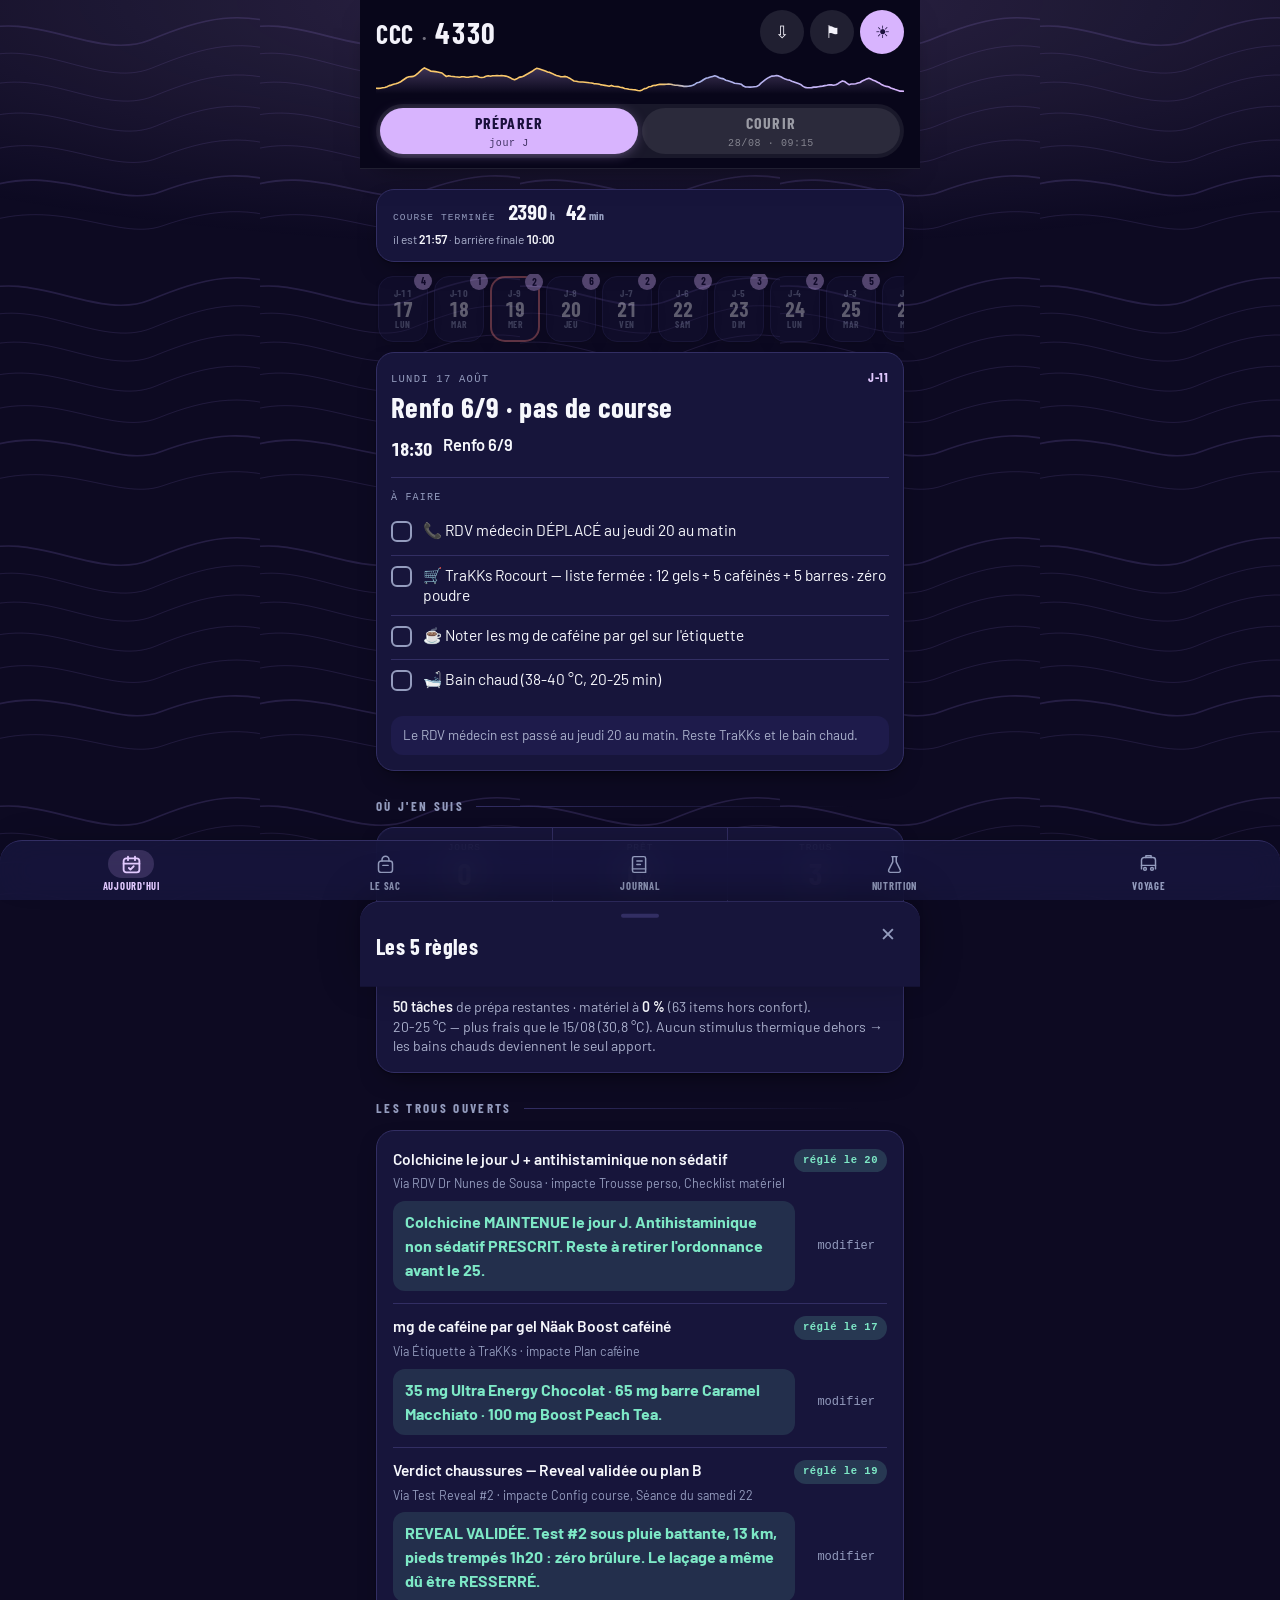
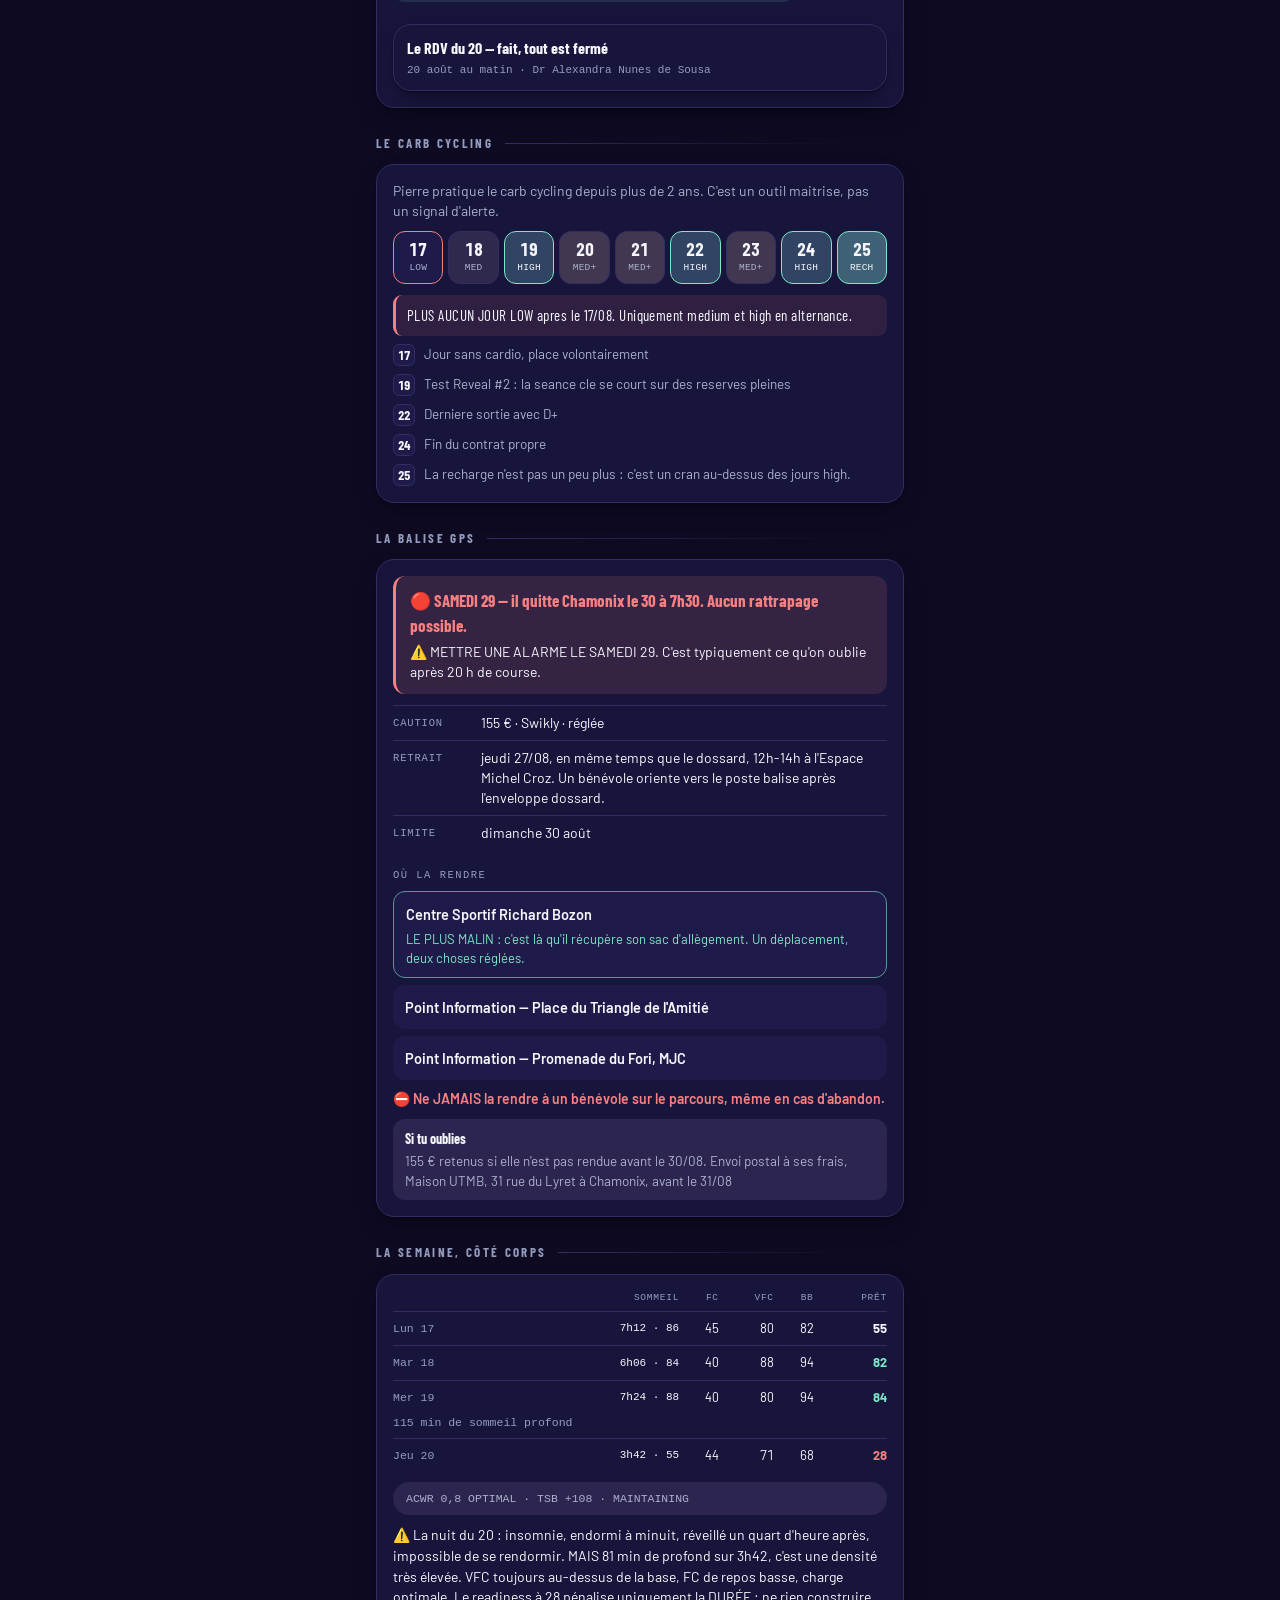
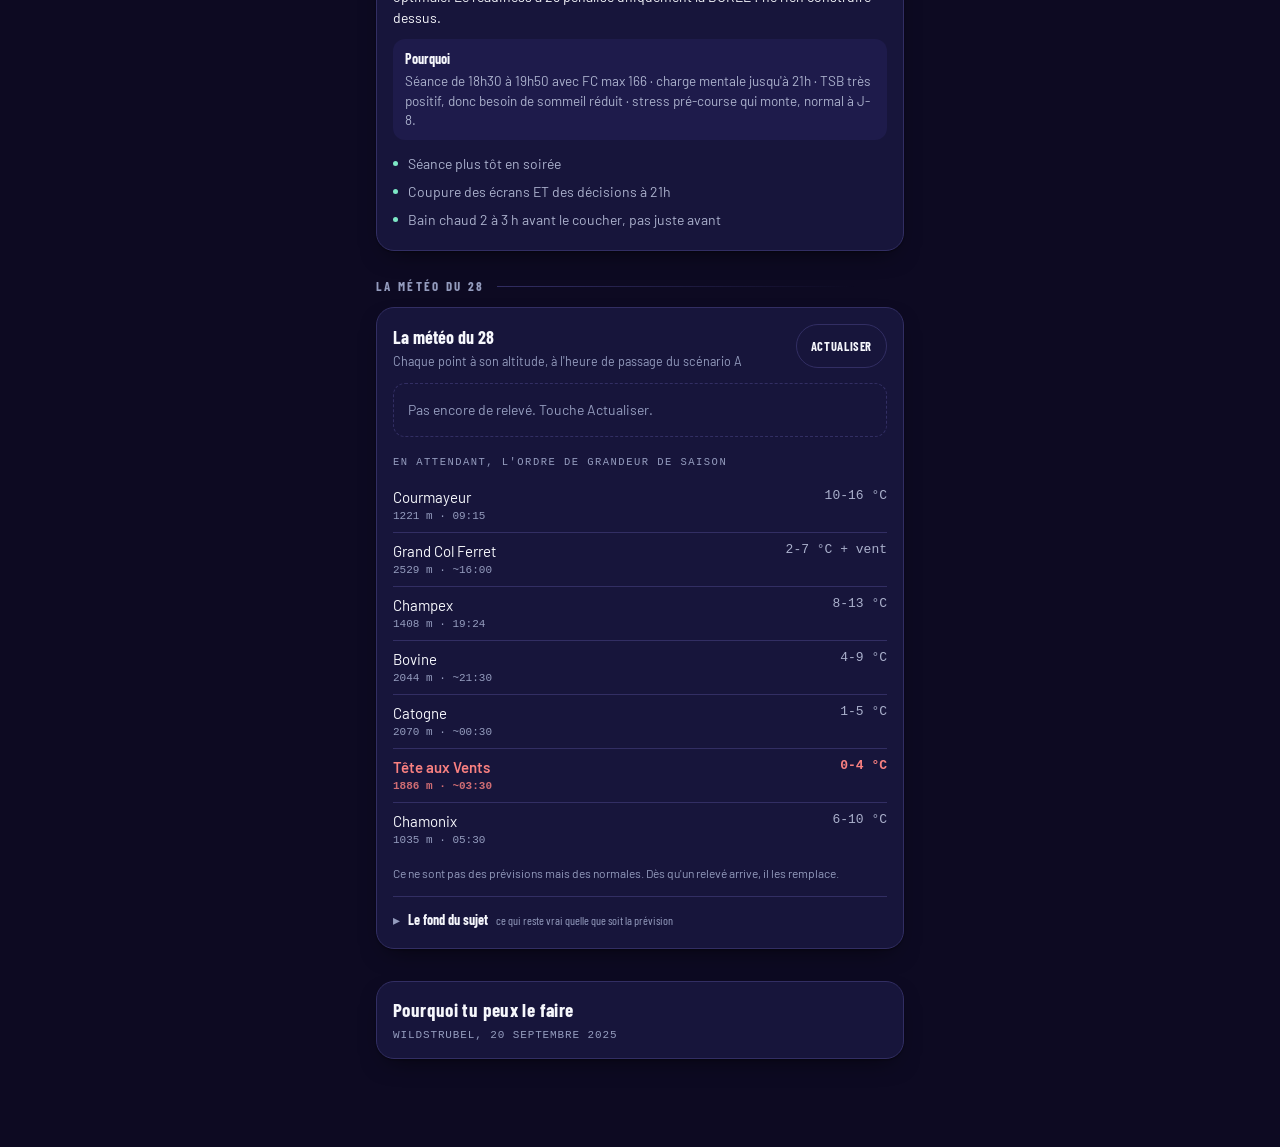
==== commit 1d49a7da: "carnet v30 : une seule carte meteo, l'API decide, les conseils suivent Les deux blocs meteo n'en fon" ====
--- a/carnet/index.html
+++ b/carnet/index.html
@@ -84,9 +84,6 @@
       <div class="carte" id="physioHote"></div>
 
       <div class="titre">La météo du 28</div>
-      <div class="carte" id="meteoPrevHote"></div>
-
-      <div class="titre">Météo · le fond du sujet</div>
       <div class="carte" id="meteoHote"></div>
 
       <button class="cf-btn" id="btnConfiance">Pourquoi tu peux le faire<span>Wildstrubel, 20 septembre 2025</span></button>
--- a/carnet/app.css
+++ b/carnet/app.css
@@ -2020,9 +2020,10 @@
 }
 .mp { width: 100%; border-collapse: collapse; font-variant-numeric: tabular-nums; }
 .mp th {
-  padding: 0 0 6px; border-bottom: 1px solid var(--bord); text-align: right;
-  font-family: var(--mono); font-size: 9.5px; letter-spacing: .08em;
+  padding: 0 0 6px 6px; border-bottom: 1px solid var(--bord); text-align: right;
+  font-family: var(--mono); font-size: 9px; letter-spacing: .04em;
   text-transform: uppercase; color: var(--texte-pale); font-weight: 400;
+  white-space: nowrap;
 }
 .mp th:first-child { text-align: left; }
 .mp th small { display: block; font-size: 8.5px; opacity: .75; letter-spacing: .04em; }
@@ -2041,16 +2042,75 @@
 .mp-v { font-family: var(--mono); font-size: 12px; color: var(--texte-doux); }
 .mp-v small { display: block; font-size: 9.5px; color: var(--texte-pale); }
 .mp-leg { margin-top: 9px; font-size: 12px; line-height: 1.45; color: var(--texte-pale); }
+/* Le coup d'oeil : trois chiffres avant le tableau, parce qu'a 3 h du matin
+   personne ne lit treize lignes pour savoir s'il va faire froid. */
+.mp-res {
+  display: grid; grid-template-columns: repeat(3, 1fr); gap: 8px;
+  margin-bottom: 14px;
+}
+.mp-res > div {
+  padding: 10px 8px; border-radius: var(--r-s); text-align: center;
+  background: var(--surface-2); border: 1px solid var(--bord);
+}
+.mp-res i {
+  display: block; font-style: normal; font-size: 9.5px; letter-spacing: .06em;
+  text-transform: uppercase; color: var(--texte-pale);
+}
+.mp-res b {
+  display: block; margin: 3px 0 1px; font-family: var(--display);
+  font-weight: 700; font-size: 24px; line-height: 1;
+  font-variant-numeric: tabular-nums;
+}
+.mp-res small {
+  display: block; font-size: 10.5px; line-height: 1.3; color: var(--texte-doux);
+}
+.mp-res > div:first-child b { color: var(--torrent); }
+.mp-res > div:nth-child(2) b { color: var(--jour); }
+
+/* Les conseils. Un titre, un lieu-heure, une phrase : c'est ce triptyque qui
+   fait la difference entre « il fera froid » et « a la Tete aux Vents, 3h24 ». */
 .mp-cons {
-  margin-bottom: 7px; padding: 10px 12px; border-radius: var(--r-s);
-  font-size: 14px; line-height: 1.45;
-  background: color-mix(in srgb, var(--jour) 12%, transparent);
-  border-left: 3px solid var(--jour);
-}
+  margin-bottom: 8px; padding: 11px 13px; border-radius: var(--r-s);
+  background: var(--surface-2); border-left: 3px solid var(--bord);
+}
+.mp-ct { display: flex; gap: 8px; align-items: baseline; flex-wrap: wrap; }
+.mp-ct b { font-size: 14px; font-weight: 700; line-height: 1.25; }
+.mp-ct i {
+  font-style: normal; font-family: var(--mono); font-size: 10.5px;
+  color: var(--texte-pale); letter-spacing: .01em;
+}
+.mp-cons p { margin: 5px 0 0; font-size: 13.5px; line-height: 1.5; color: var(--texte-doux); }
+.mp-cons b { color: var(--texte); }
+.mp-cons.att {
+  background: color-mix(in srgb, var(--jour) 11%, transparent);
+  border-left-color: var(--jour);
+}
+.mp-cons.att .mp-ct b { color: var(--jour-fonce, var(--jour)); }
 .mp-cons.crit {
   background: color-mix(in srgb, var(--alerte) 12%, transparent);
-  border-left-color: var(--alerte); font-weight: 600;
-}
+  border-left-color: var(--alerte);
+}
+.mp-cons.crit .mp-ct b { color: var(--alerte-txt, var(--alerte)); }
+
+/* Le fond du sujet, replie : l'analyse reste disponible mais ne passe plus
+   devant la prevision du jour. */
+.mp-fond { margin-top: 14px; border-top: 1px solid var(--bord); padding-top: 12px; }
+.mp-fond summary {
+  cursor: pointer; list-style: none; font-family: var(--display);
+  font-weight: 700; font-size: 14px; display: flex; gap: 8px;
+  align-items: baseline; flex-wrap: wrap;
+}
+.mp-fond summary::-webkit-details-marker { display: none; }
+.mp-fond summary::before {
+  content: "\25B8"; font-family: var(--mono); font-weight: 400;
+  color: var(--texte-pale); transition: transform .18s ease;
+}
+.mp-fond[open] summary::before { transform: rotate(90deg); }
+.mp-fond summary span {
+  font-family: var(--corps); font-weight: 400; font-size: 12px;
+  color: var(--texte-pale);
+}
+.mp-fc { margin-top: 12px; }
 .mp-src { margin-top: 10px; font-family: var(--mono); font-size: 10.5px; color: var(--texte-pale); }
 
 /* ---- meteo, complement du 20 ---- */
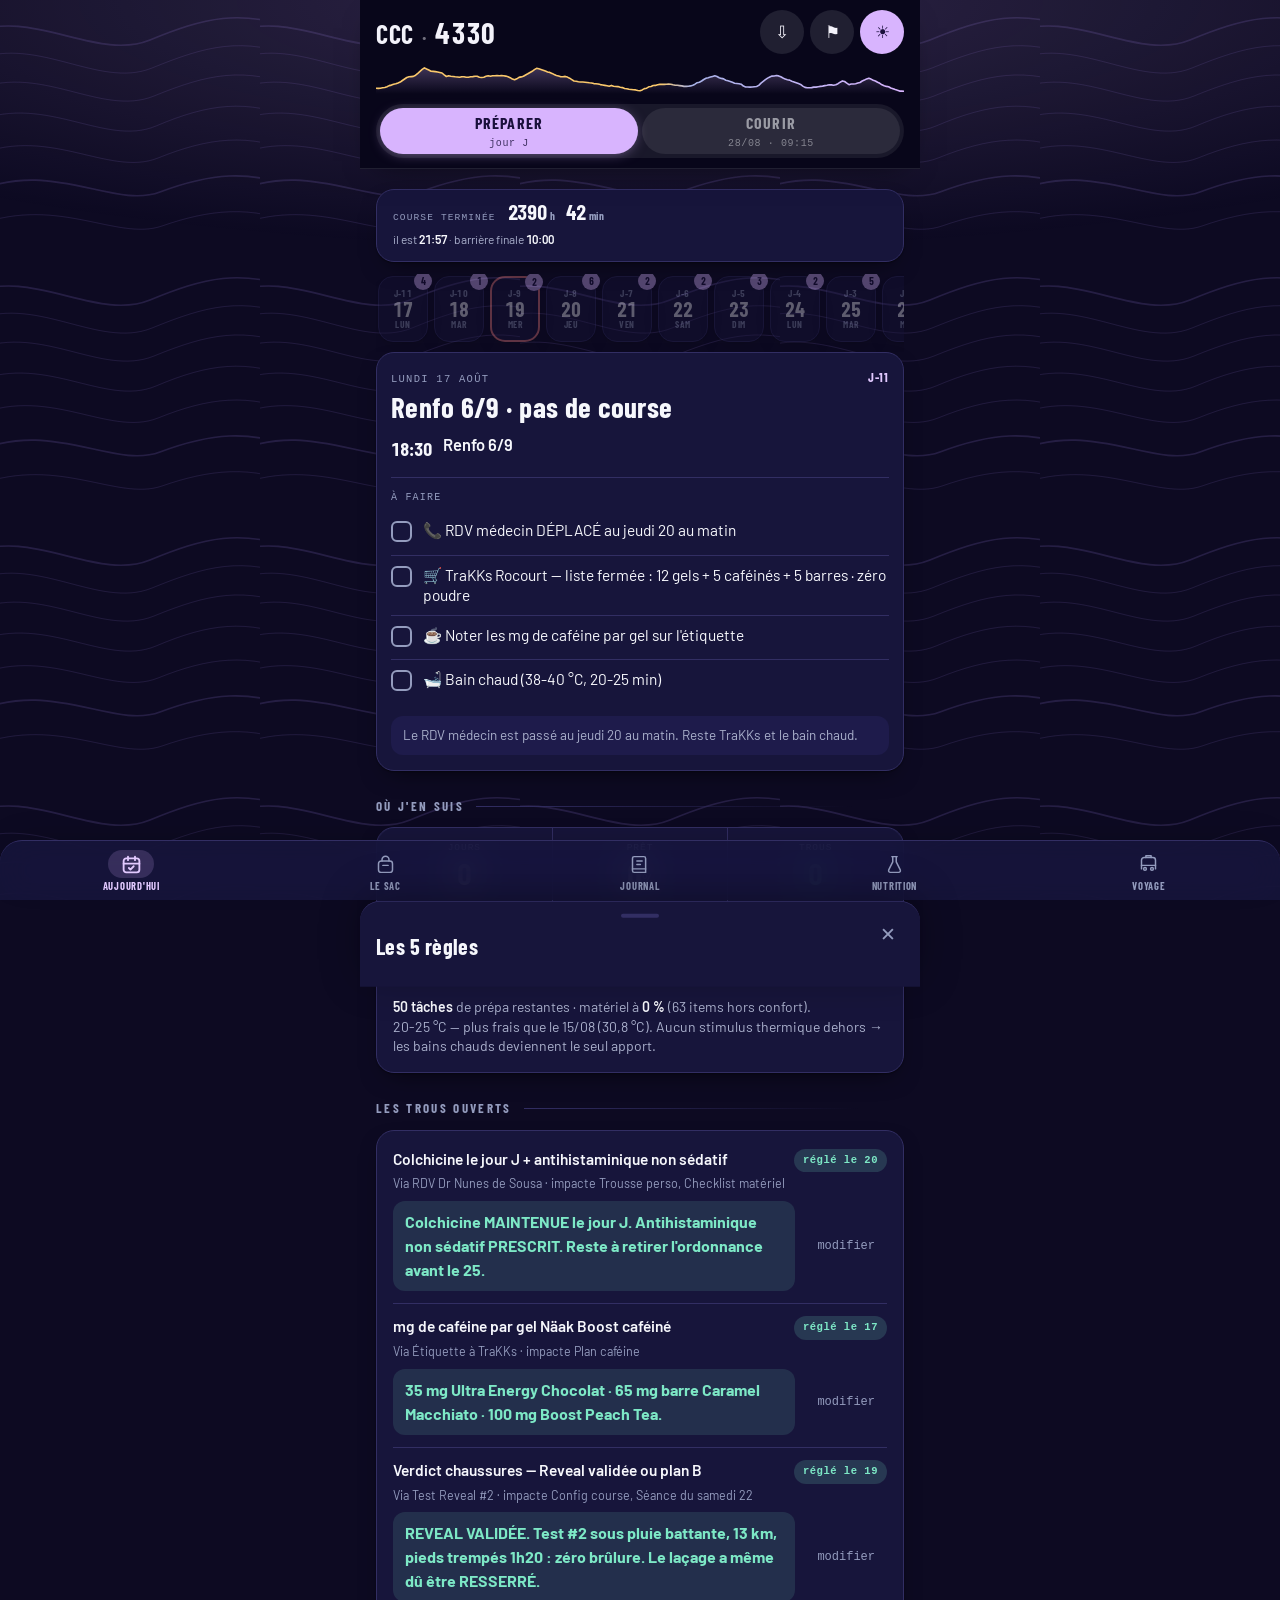
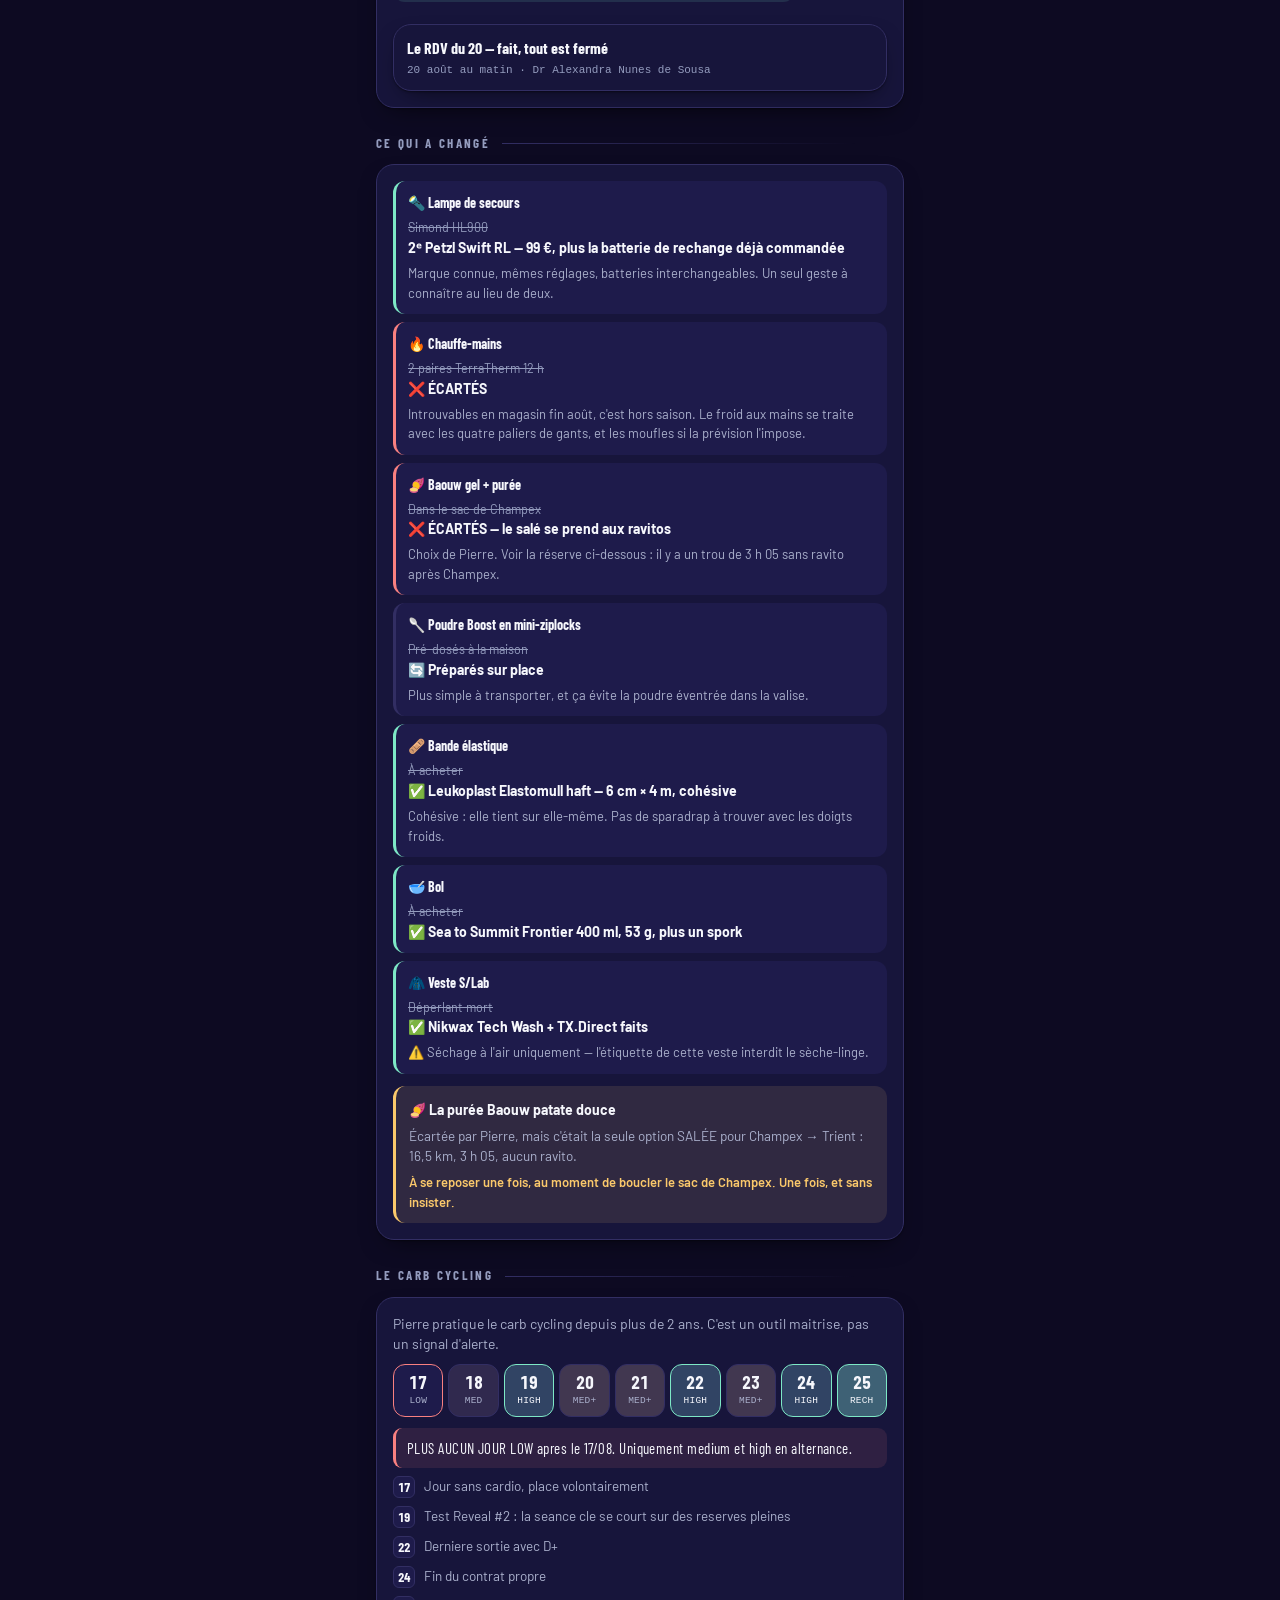
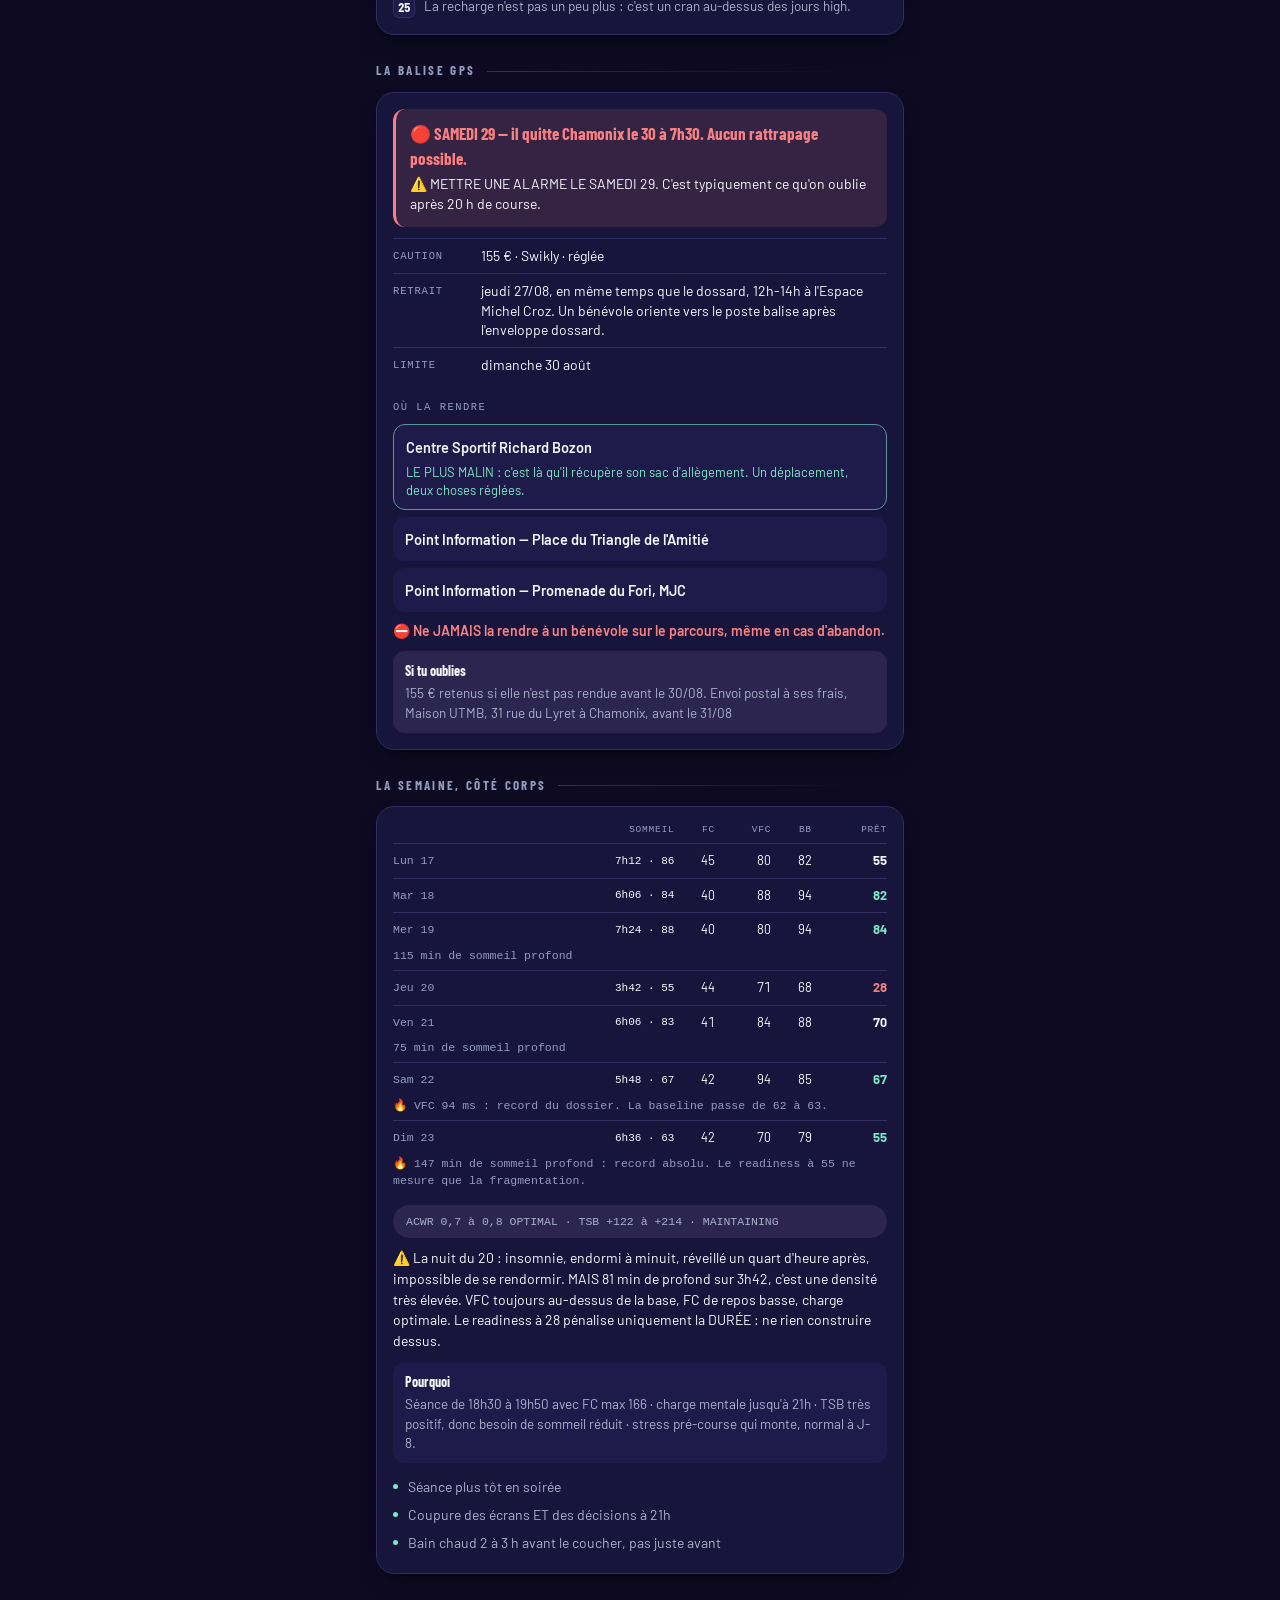
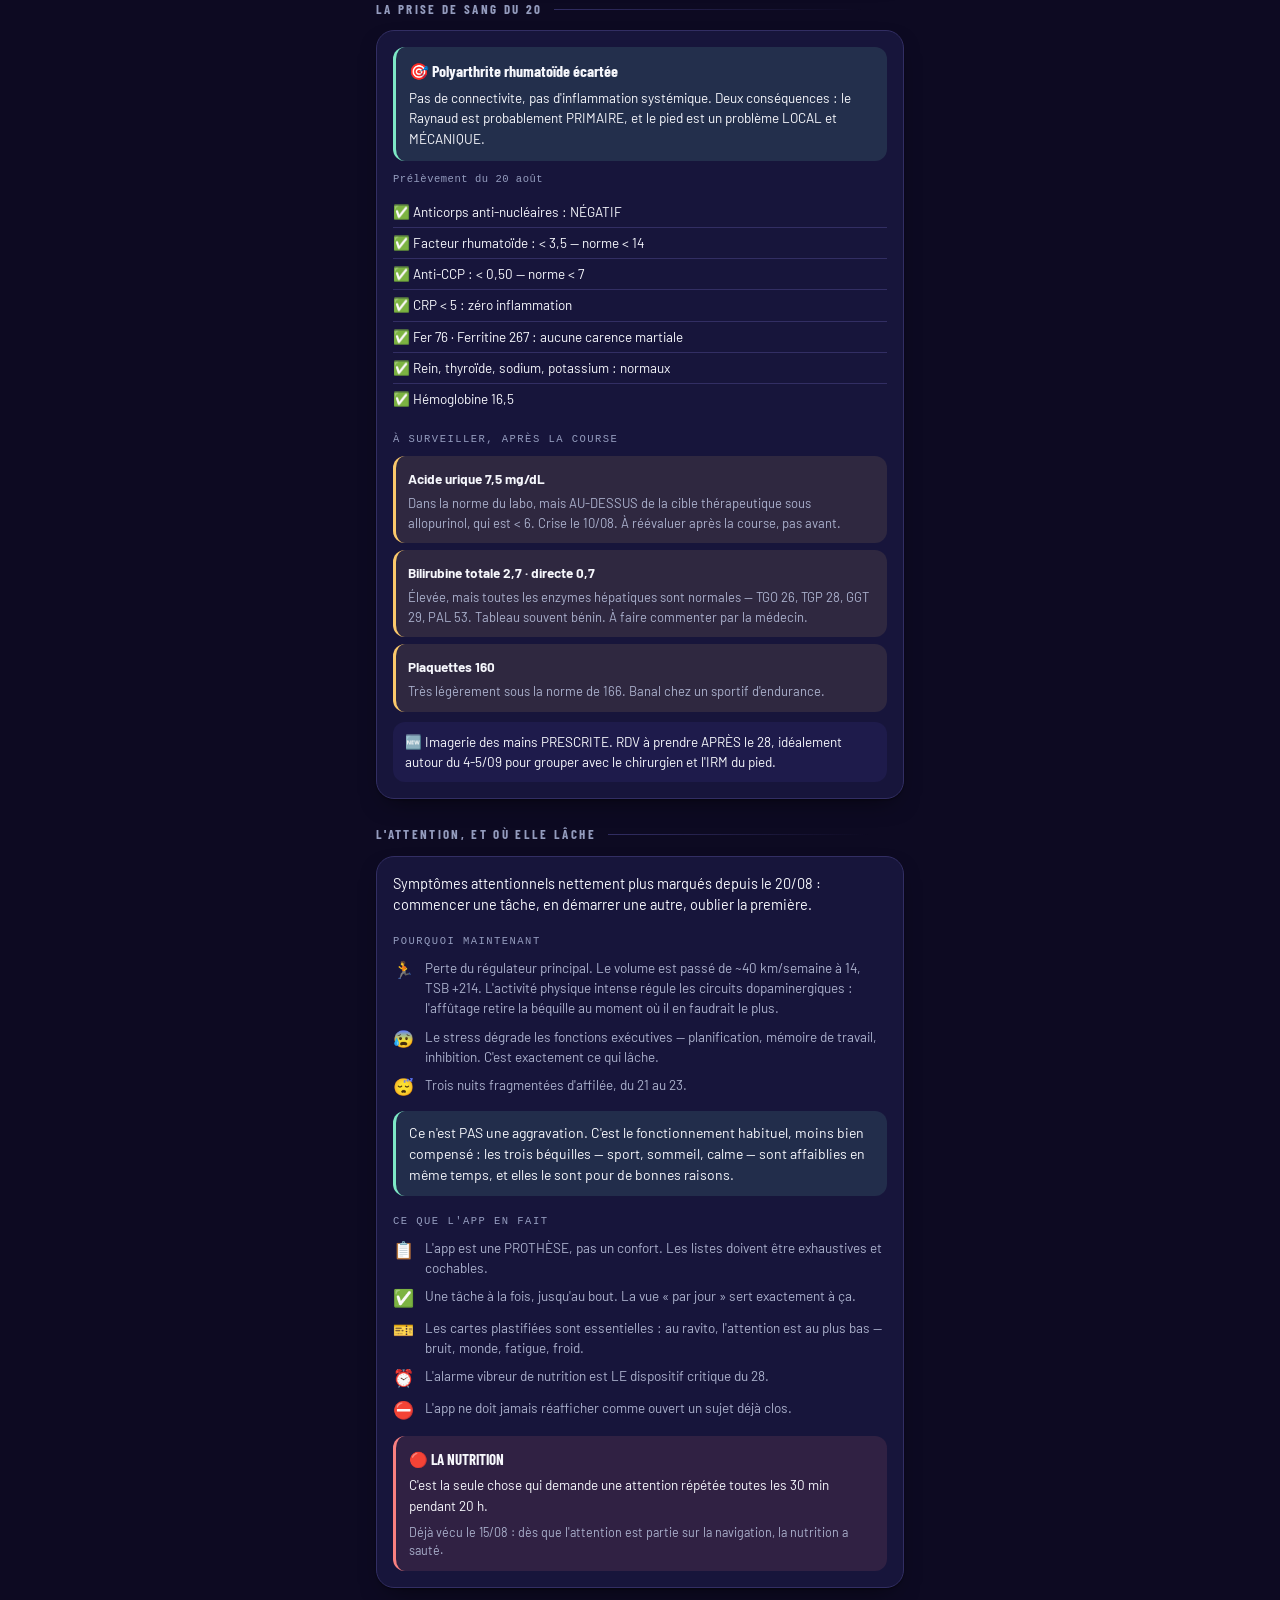
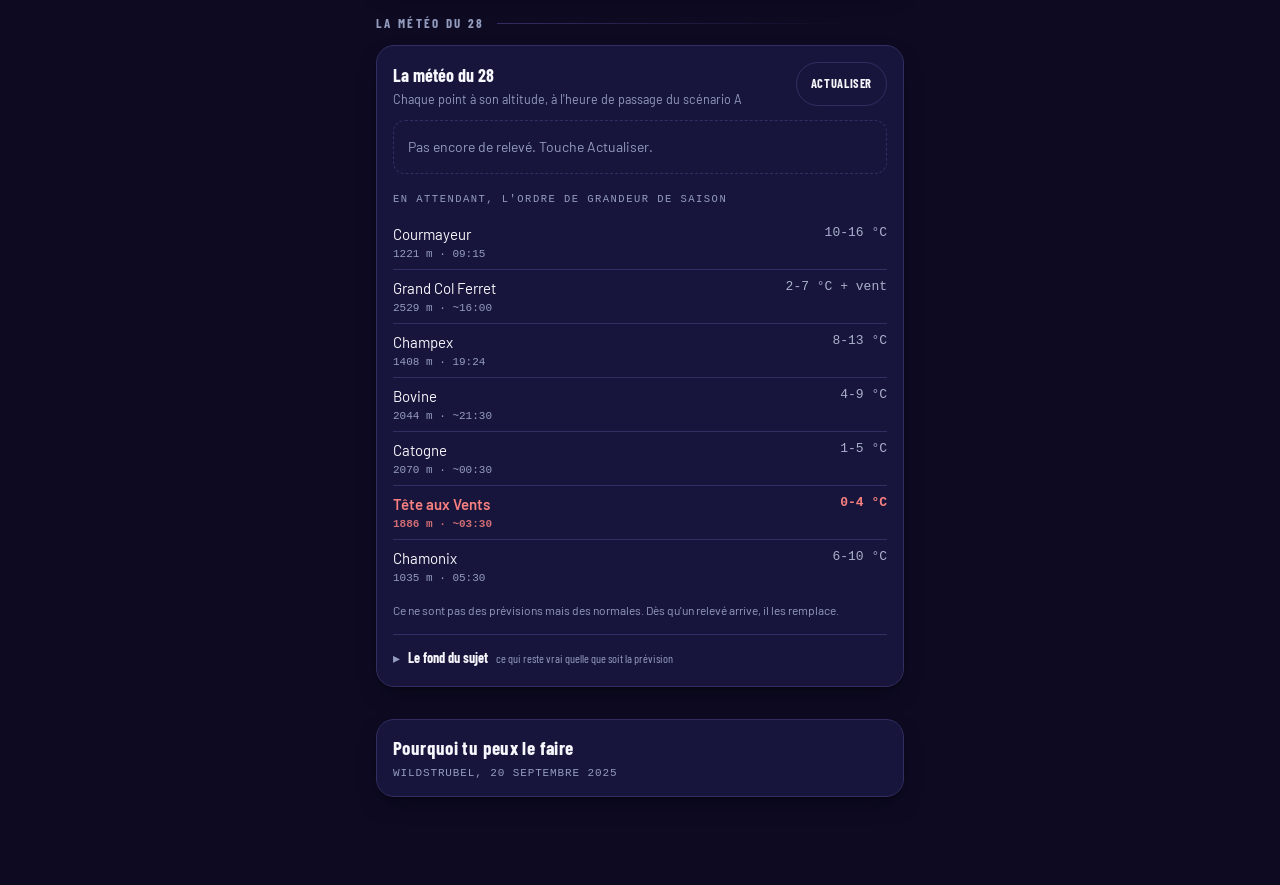
==== commit 82035afb: "carnet v31 : tous les dossiers sont fermes, l'app passe en pilotage MAJ du 23 aout. A J-5 il ne rest" ====
--- a/carnet/index.html
+++ b/carnet/index.html
@@ -74,6 +74,9 @@
       <div class="titre">Les trous ouverts</div>
       <div class="carte" id="inconnuesHote"></div>
 
+      <div class="titre">Ce qui a changé</div>
+      <div class="carte" id="changeHote"></div>
+
       <div class="titre">Le carb cycling</div>
       <div class="carte" id="carbHote"></div>
 
@@ -82,6 +85,12 @@
 
       <div class="titre">La semaine, côté corps</div>
       <div class="carte" id="physioHote"></div>
+
+      <div class="titre">La prise de sang du 20</div>
+      <div class="carte" id="sangHote"></div>
+
+      <div class="titre">L'attention, et où elle lâche</div>
+      <div class="carte" id="cognitifHote"></div>
 
       <div class="titre">La météo du 28</div>
       <div class="carte" id="meteoHote"></div>
@@ -100,6 +109,8 @@
         <button id="fReste"><i></i>Il reste</button>
       </div>
       <div id="kitsHote"></div>
+      <div class="titre">Les sachets</div>
+      <div class="carte" id="sachetsHote"></div>
       <div id="sacHote"></div>
       <div class="titre">Les vérifications</div>
       <div class="carte" id="verifIntro"></div>
@@ -190,6 +201,9 @@
         <div class="pf-aide">Glisse le doigt sur le profil</div>
       </div>
 
+      <div class="titre">Régler la Fenix</div>
+      <div class="carte" id="montreHote"></div>
+
       <div class="titre">Les traces pour la montre</div>
       <div class="carte" id="tracesHote"></div>
 
--- a/carnet/app.css
+++ b/carnet/app.css
@@ -2784,3 +2784,256 @@
 .dn-msg { margin-top: 9px; font-size: 14px; line-height: 1.4; min-height: 20px; }
 .dn-msg.oui { color: var(--ok); font-weight: 600; }
 .dn-msg.non { color: var(--alerte); font-weight: 600; }
+
+/* ==================== ce qui s'est ferme du 21 au 23 ==================== */
+
+/* --- les sachets zip : le picto porte l'information, pas le texte --- */
+.sh-pr { font-size: 14px; line-height: 1.5; color: var(--texte-doux); margin-bottom: 12px; }
+.sh-g { display: flex; flex-direction: column; gap: 8px; }
+.sh {
+  display: flex; gap: 12px; align-items: flex-start;
+  padding: 11px 12px; border-radius: var(--r-s);
+  background: var(--surface-2); border: 1px solid var(--bord);
+}
+.sh.cle { border-color: var(--alerte); background: color-mix(in srgb, var(--alerte) 8%, transparent); }
+.sh-p {
+  flex: 0 0 46px; height: 46px; display: flex; align-items: center; justify-content: center;
+  font-size: 26px; border-radius: var(--r-xs); background: var(--surface);
+  border: 1px solid var(--bord);
+}
+.sh-c { flex: 1; min-width: 0; }
+.sh-c b {
+  display: block; font-family: var(--display); font-weight: 700;
+  font-size: 13px; letter-spacing: .08em;
+}
+.sh-c p { margin: 3px 0 0; font-size: 13.5px; line-height: 1.45; color: var(--texte-doux); }
+.sh-c em {
+  display: block; margin-top: 6px; font-style: normal; font-size: 12.5px;
+  line-height: 1.4; color: var(--alerte); font-weight: 600;
+}
+.sh-as {
+  margin-top: 11px; padding: 9px 11px; border-radius: var(--r-s);
+  background: color-mix(in srgb, var(--ok) 10%, transparent);
+  font-size: 13px; line-height: 1.45;
+}
+
+/* --- ce qui a change : l'ancien barre, le neuf en gras --- */
+.chg {
+  padding: 11px 12px; margin-bottom: 8px; border-radius: var(--r-s);
+  background: var(--surface-2); border-left: 3px solid var(--bord);
+}
+.chg.gain  { border-left-color: var(--ok); }
+.chg.perte { border-left-color: var(--alerte); }
+.chg-o { font-family: var(--display); font-weight: 700; font-size: 14px; }
+.chg-d { margin-top: 5px; display: flex; flex-direction: column; gap: 2px; }
+.chg-d s { font-size: 12.5px; color: var(--texte-pale); text-decoration-thickness: 1px; }
+.chg-d b { font-size: 14px; line-height: 1.35; }
+.chg p { margin: 6px 0 0; font-size: 13px; line-height: 1.5; color: var(--texte-doux); }
+.chg-res {
+  margin-top: 12px; padding: 11px 13px; border-radius: var(--r-s);
+  background: color-mix(in srgb, var(--jour) 11%, transparent);
+  border-left: 3px solid var(--jour);
+}
+.chg-res b { font-size: 14px; font-weight: 700; }
+.chg-res p { margin: 5px 0 0; font-size: 13.5px; line-height: 1.5; color: var(--texte-doux); }
+.chg-q { margin-top: 7px; font-size: 13px; font-weight: 600; color: var(--jour-fonce); }
+
+/* --- l'attention --- */
+.cg-c { font-size: 14.5px; line-height: 1.5; }
+.cg-l, .cg-i { display: flex; gap: 10px; align-items: flex-start; margin-bottom: 8px; }
+.cg-l i, .cg-i i { font-style: normal; font-size: 17px; flex: 0 0 22px; line-height: 1.4; }
+.cg-l p, .cg-i p { margin: 0; font-size: 13.5px; line-height: 1.5; color: var(--texte-doux); }
+.cg-cc {
+  margin: 12px 0; padding: 11px 13px; border-radius: var(--r-s);
+  background: color-mix(in srgb, var(--ok) 11%, transparent);
+  border-left: 3px solid var(--ok); font-size: 14px; line-height: 1.5;
+}
+.cg-r {
+  margin-top: 14px; padding: 12px 13px; border-radius: var(--r-s);
+  background: color-mix(in srgb, var(--alerte) 11%, transparent);
+  border-left: 3px solid var(--alerte);
+}
+.cg-rh { font-family: var(--display); font-weight: 700; font-size: 15px; }
+.cg-r p { margin: 5px 0 0; font-size: 13.5px; line-height: 1.5; }
+.cg-r em {
+  display: block; margin-top: 7px; font-style: normal; font-size: 12.5px;
+  line-height: 1.45; color: var(--texte-doux);
+}
+
+/* --- les reglages de la Fenix : le chemin est la donnee --- */
+.mo-t {
+  font-family: var(--mono); font-size: 11px; letter-spacing: .08em;
+  text-transform: uppercase; color: var(--texte-pale); margin-bottom: 11px;
+}
+.mo {
+  padding: 12px; margin-bottom: 9px; border-radius: var(--r-s);
+  background: var(--surface-2); border: 1px solid var(--bord);
+}
+.mo.cle { border-color: var(--alerte); }
+.mo-h { display: flex; gap: 9px; align-items: center; flex-wrap: wrap; }
+.mo-h > b {
+  flex: 0 0 22px; height: 22px; border-radius: 50%;
+  display: flex; align-items: center; justify-content: center;
+  background: var(--accent); color: var(--sur-accent);
+  font-family: var(--mono); font-size: 11px; font-weight: 700;
+}
+.mo-h span { flex: 1; font-family: var(--display); font-weight: 700; font-size: 14.5px; }
+.mo-e {
+  font-style: normal; font-family: var(--mono); font-size: 10px;
+  padding: 3px 8px; border-radius: var(--pill);
+  background: var(--surface); border: 1px solid var(--bord); color: var(--texte-pale);
+}
+.mo-e.chaud { color: var(--alerte); border-color: var(--alerte); font-weight: 700; }
+.mo-c {
+  margin-top: 9px; padding: 9px 10px; border-radius: var(--r-xs);
+  background: var(--surface); border: 1px solid var(--bord);
+  font-family: var(--mono); font-size: 11.5px; line-height: 1.55;
+  color: var(--texte-doux); overflow-x: auto;
+}
+.mo-p {
+  margin-top: 8px; font-size: 13px; line-height: 1.45;
+  color: var(--alerte); font-weight: 600;
+}
+.mo p { margin: 7px 0 0; font-size: 13px; line-height: 1.5; color: var(--texte-doux); }
+
+/* --- la prise de sang : la conclusion d'abord --- */
+.sg-cc {
+  padding: 12px 13px; border-radius: var(--r-s); margin-bottom: 11px;
+  background: color-mix(in srgb, var(--ok) 12%, transparent);
+  border-left: 3px solid var(--ok);
+}
+.sg-cc b { font-family: var(--display); font-weight: 700; font-size: 16px; }
+.sg-cc p { margin: 5px 0 0; font-size: 13.5px; line-height: 1.5; }
+.sg-d {
+  font-family: var(--mono); font-size: 10.5px; letter-spacing: .05em;
+  color: var(--texte-pale); margin-bottom: 9px;
+}
+.sg-ok { margin: 0; padding: 0; list-style: none; }
+.sg-ok li {
+  font-size: 13.5px; line-height: 1.5; padding: 5px 0;
+  border-top: 1px solid var(--bord);
+}
+.sg-ok li:first-child { border-top: 0; }
+.sg-s {
+  padding: 10px 12px; margin-bottom: 7px; border-radius: var(--r-s);
+  background: color-mix(in srgb, var(--jour) 10%, transparent);
+  border-left: 3px solid var(--jour);
+}
+.sg-s b { font-size: 13.5px; font-weight: 700; }
+.sg-s p { margin: 4px 0 0; font-size: 13px; line-height: 1.5; color: var(--texte-doux); }
+.sg-pr {
+  margin-top: 10px; padding: 10px 12px; border-radius: var(--r-s);
+  background: var(--surface-2); font-size: 13.5px; line-height: 1.5;
+}
+
+/* --- plus rien a trancher --- */
+.att-vide { display: flex; gap: 13px; align-items: flex-start; }
+.att-vide > i {
+  flex: 0 0 34px; height: 34px; border-radius: 50%;
+  display: flex; align-items: center; justify-content: center;
+  background: var(--ok); color: var(--sur-accent);
+  font-style: normal; font-size: 17px; font-weight: 700;
+}
+.att-vide b { display: block; font-family: var(--display); font-weight: 700; font-size: 16px; }
+.att-vide small {
+  display: block; margin-top: 4px; font-size: 13.5px;
+  line-height: 1.5; color: var(--texte-doux);
+}
+
+/* ==================== nouveaux blocs du coffre ==================== */
+
+/* Les codes en premier : c'est ce qu'on vient vraiment chercher ici. */
+.cff-codes { display: flex; flex-direction: column; gap: 7px; margin-bottom: 14px; }
+.cff-cd {
+  display: flex; gap: 12px; align-items: center;
+  padding: 10px 12px; border-radius: var(--r-s);
+  background: var(--surface-2); border: 1px solid var(--bord);
+}
+.cff-cd.cle { border-color: var(--accent); background: color-mix(in srgb, var(--accent) 10%, transparent); }
+.cff-cd b {
+  font-family: var(--mono); font-size: 19px; font-weight: 700;
+  letter-spacing: .08em; color: var(--accent-txt);
+}
+.cff-cd span { flex: 1; font-size: 12.5px; line-height: 1.4; color: var(--texte-doux); }
+
+.cff-ouvert {
+  padding: 12px 13px; margin-bottom: 14px; border-radius: var(--r-s);
+  background: color-mix(in srgb, var(--alerte) 11%, transparent);
+  border-left: 3px solid var(--alerte);
+}
+.cff-ouvert-h { display: flex; gap: 9px; align-items: center; }
+.cff-ouvert-h i { font-style: normal; font-size: 16px; }
+.cff-ouvert-h b { font-family: var(--display); font-weight: 700; font-size: 14px; }
+.cff-ouvert p { margin: 6px 0 0; font-size: 13.5px; line-height: 1.5; }
+.cff-act {
+  margin-top: 8px; font-size: 13.5px; line-height: 1.45;
+  font-weight: 600; color: var(--alerte);
+}
+.cff-pb {
+  margin-top: 8px; padding: 8px 10px; border-radius: var(--r-xs);
+  background: var(--surface); font-size: 13px; line-height: 1.45;
+}
+.cff-pb b { display: block; font-size: 11px; letter-spacing: .06em; text-transform: uppercase; color: var(--texte-pale); }
+.cff-dl { margin-top: 8px; font-family: var(--mono); font-size: 11.5px; color: var(--texte-doux); }
+.cff-af { margin: 9px 0 0; padding-left: 18px; }
+.cff-af li { font-size: 13.5px; line-height: 1.5; margin-bottom: 4px; }
+
+.cff-rc {
+  margin-top: 12px; padding: 11px 13px; border-radius: var(--r-s);
+  background: color-mix(in srgb, var(--ok) 10%, transparent);
+}
+.cff-rc b { font-family: var(--display); font-weight: 700; font-size: 14px; }
+.cff-rc p { margin: 5px 0 0; font-size: 13.5px; line-height: 1.5; }
+.cff-outil {
+  margin-top: 7px; padding: 8px 10px; border-radius: var(--r-xs);
+  background: color-mix(in srgb, var(--accent) 10%, transparent);
+  font-size: 13px; line-height: 1.45;
+}
+.cff-rg { margin-top: 12px; border-top: 1px solid var(--bord); padding-top: 11px; }
+.cff-rg summary {
+  cursor: pointer; list-style: none; font-family: var(--display);
+  font-weight: 700; font-size: 14px; display: flex; gap: 8px;
+  align-items: baseline; flex-wrap: wrap;
+}
+.cff-rg summary::-webkit-details-marker { display: none; }
+.cff-rg summary::before {
+  content: "\25B8"; font-family: var(--mono); font-weight: 400; color: var(--texte-pale);
+}
+.cff-rg[open] summary::before { content: "\25BE"; }
+.cff-rg summary span { font-family: var(--corps); font-weight: 400; font-size: 12px; color: var(--texte-pale); }
+.cff-rg-c { margin-top: 10px; }
+.cff-rg-c b {
+  display: block; margin-top: 9px; font-size: 11px; letter-spacing: .06em;
+  text-transform: uppercase; color: var(--texte-pale);
+}
+.cff-rg-c ul { margin: 5px 0 0; padding-left: 18px; }
+.cff-rg-c li { font-size: 13.5px; line-height: 1.5; }
+
+/* A regler : ce qui est retombe reste visible mais s'efface. */
+.sk-clos { opacity: .55; }
+.sk-clos .sk-t { text-decoration: line-through; text-decoration-thickness: 1px; }
+.sk-ech {
+  flex: 0 0 auto; align-self: center; margin-left: 8px;
+  font-family: var(--mono); font-size: 10px; padding: 3px 8px;
+  border-radius: var(--pill); border: 1px solid var(--bord); color: var(--texte-pale);
+}
+.sk-ech.chaud { color: var(--alerte); border-color: var(--alerte); font-weight: 700; }
+.sk-t small {
+  display: block; margin-top: 4px; font-size: 12px;
+  line-height: 1.45; color: var(--texte-pale); font-weight: 400;
+}
+
+/* --- le verdict chaussettes, une fois le dossier clos --- */
+.ch-verdict {
+  display: flex; gap: 11px; align-items: baseline; flex-wrap: wrap;
+  padding: 11px 13px; margin-bottom: 12px; border-radius: var(--r-s);
+  background: color-mix(in srgb, var(--ok) 12%, transparent);
+  border-left: 3px solid var(--ok);
+}
+.ch-verdict i {
+  font-style: normal; font-family: var(--mono); font-size: 10px;
+  letter-spacing: .09em; text-transform: uppercase; color: var(--texte-pale);
+}
+.ch-verdict b { font-family: var(--display); font-weight: 700; font-size: 16px; }
+.ch.sec { border-color: var(--bord); }
+.ch.sec i { color: var(--texte-pale); }
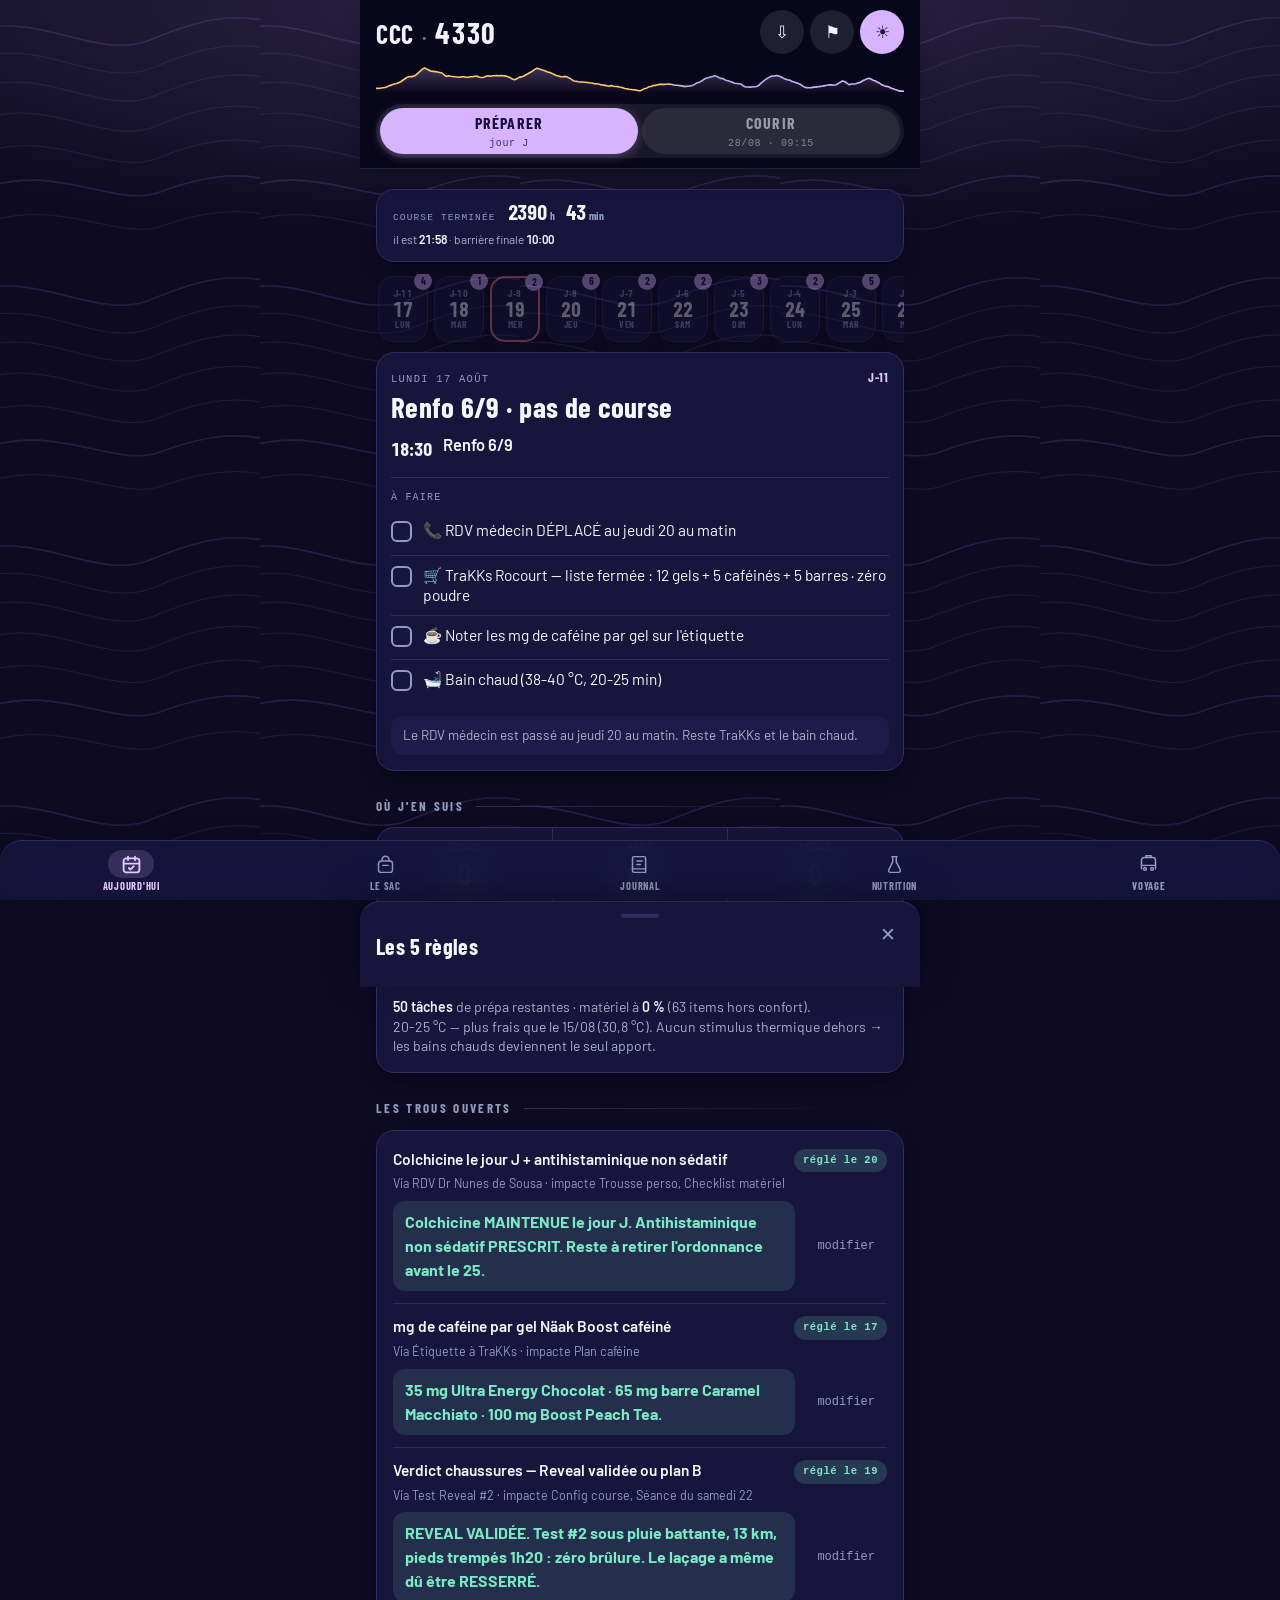
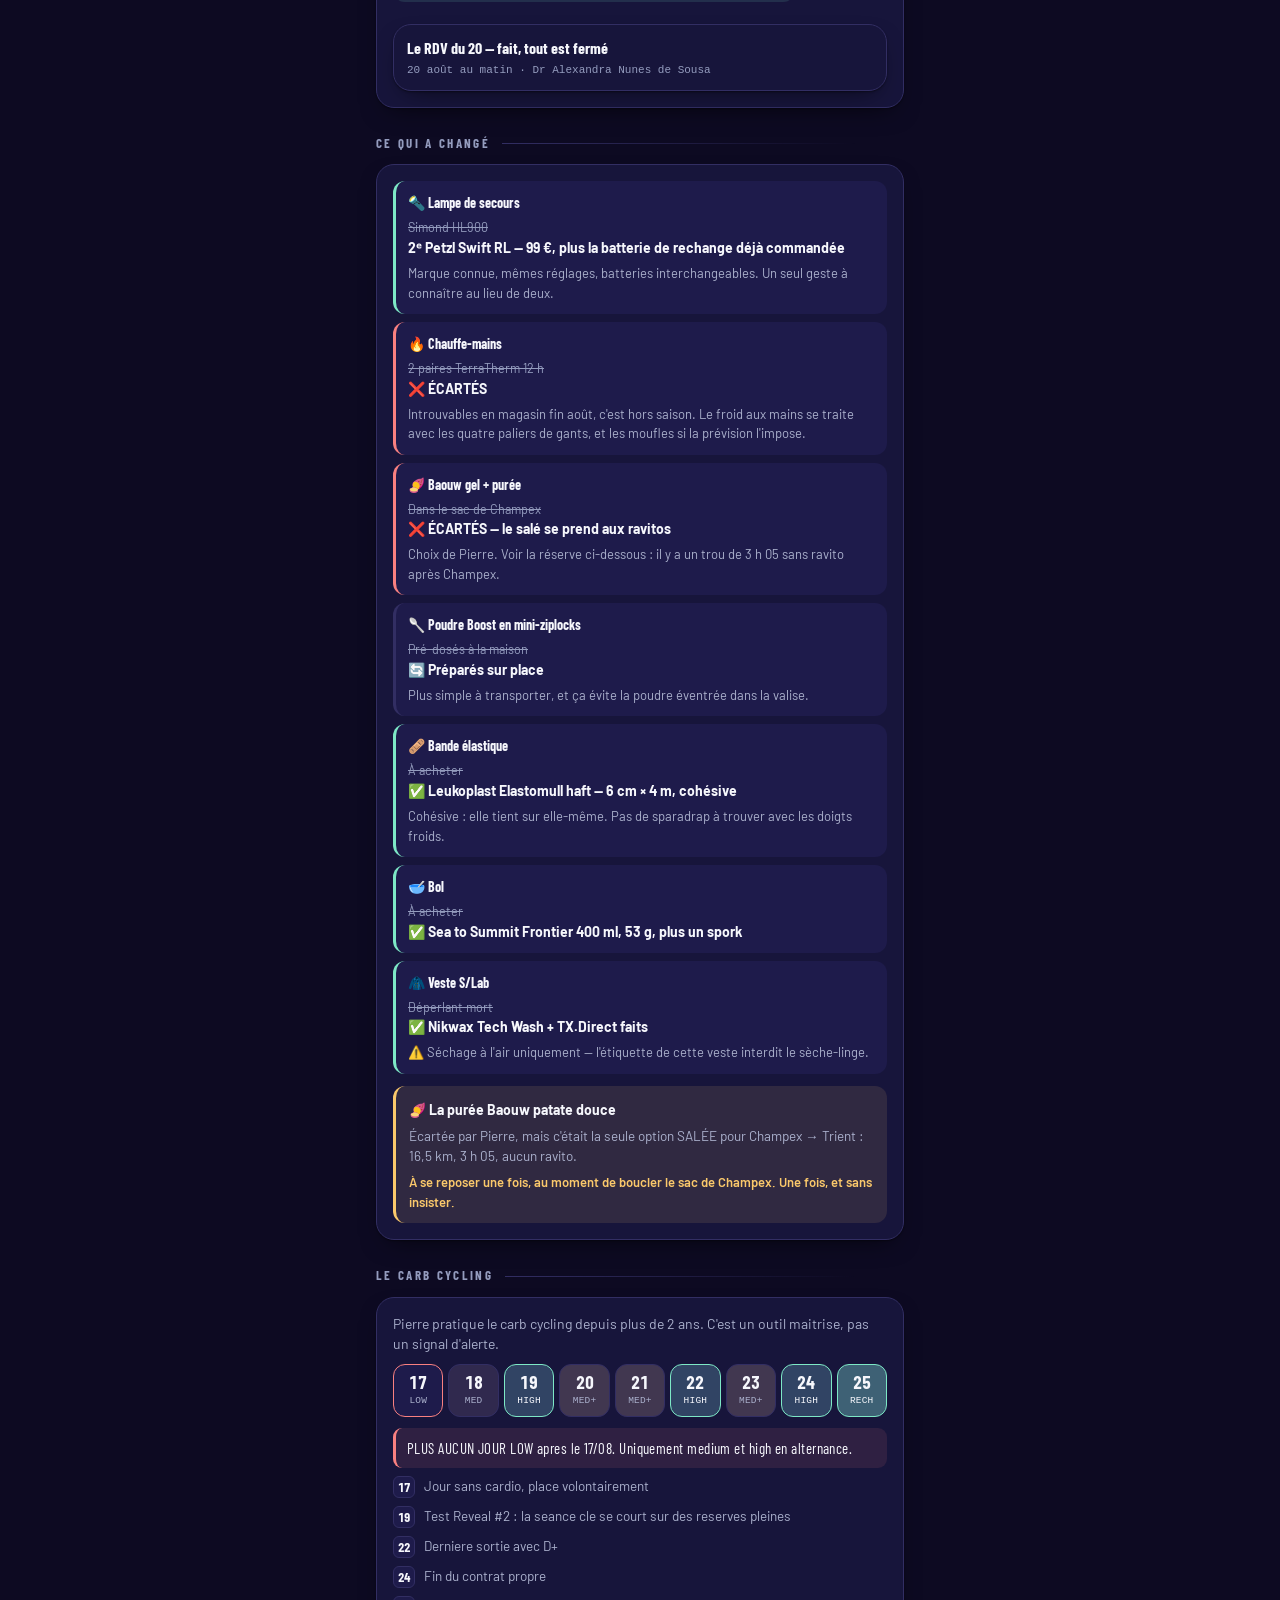
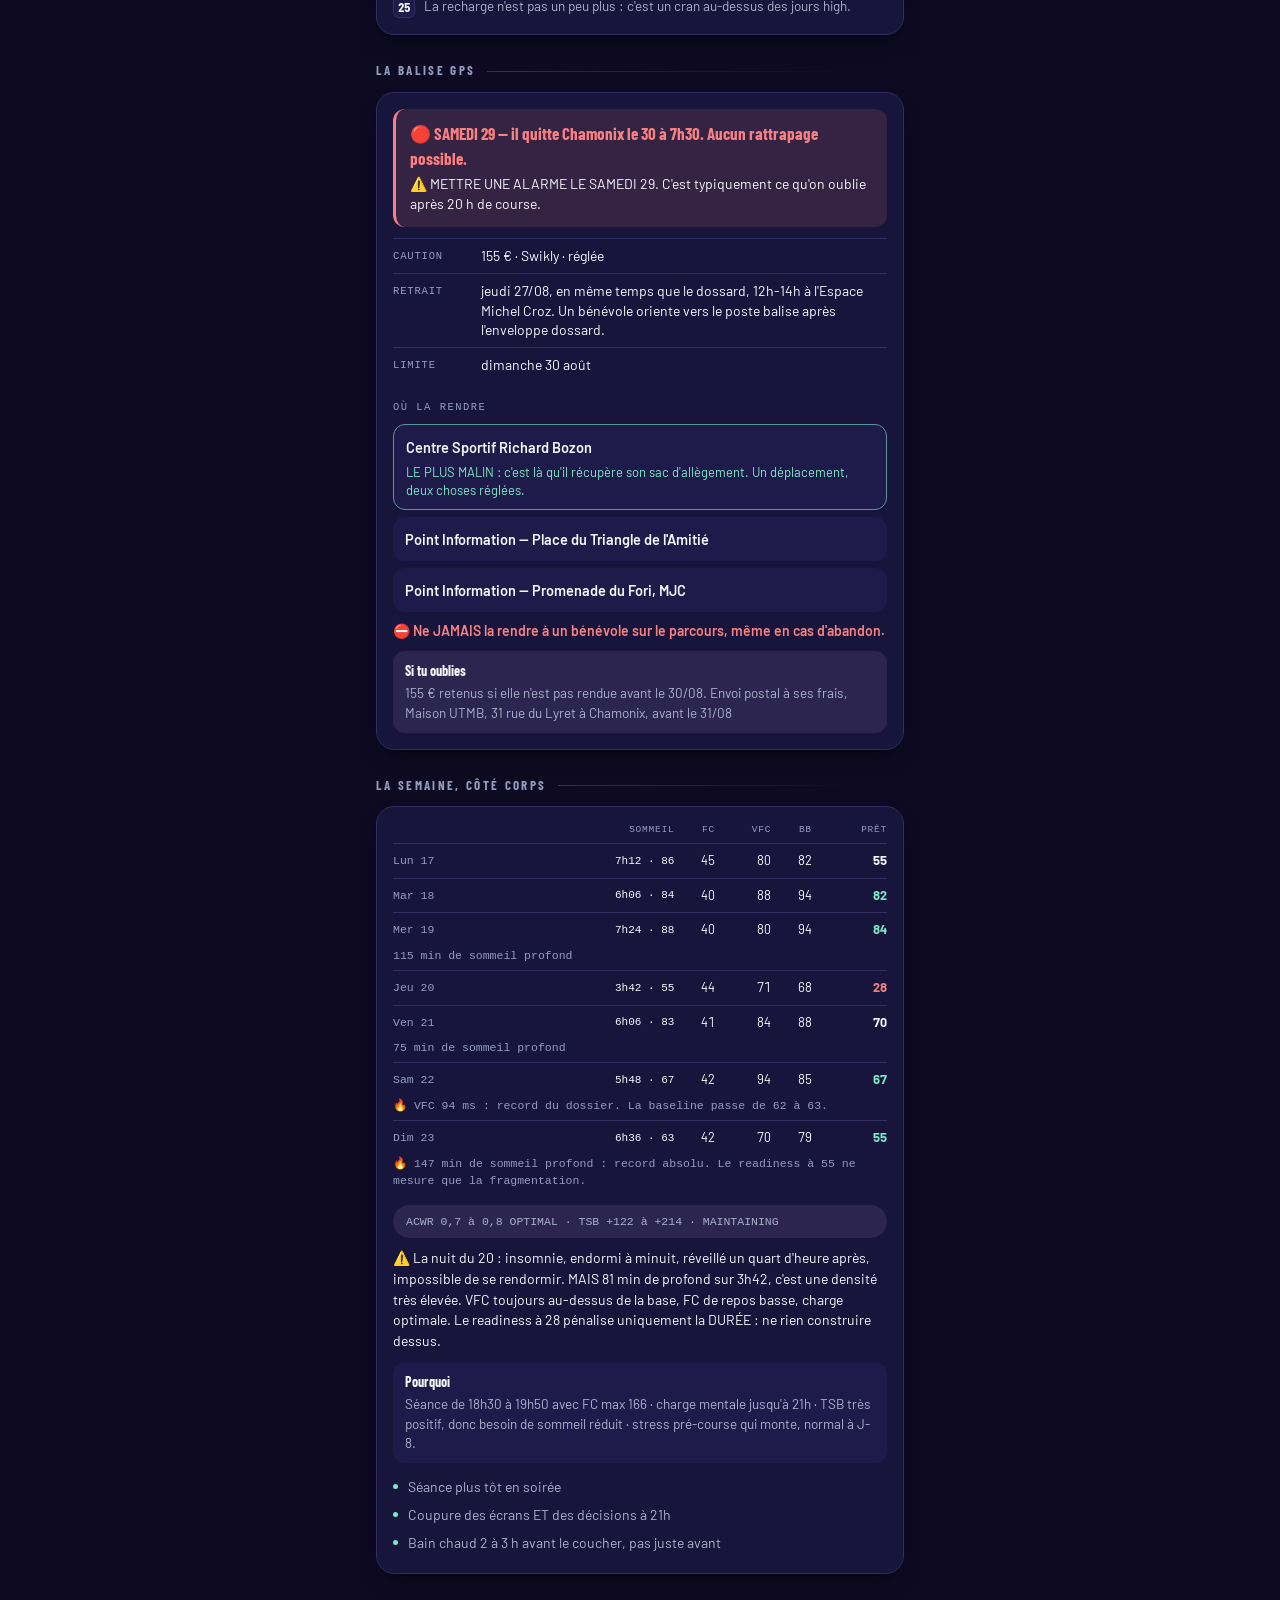
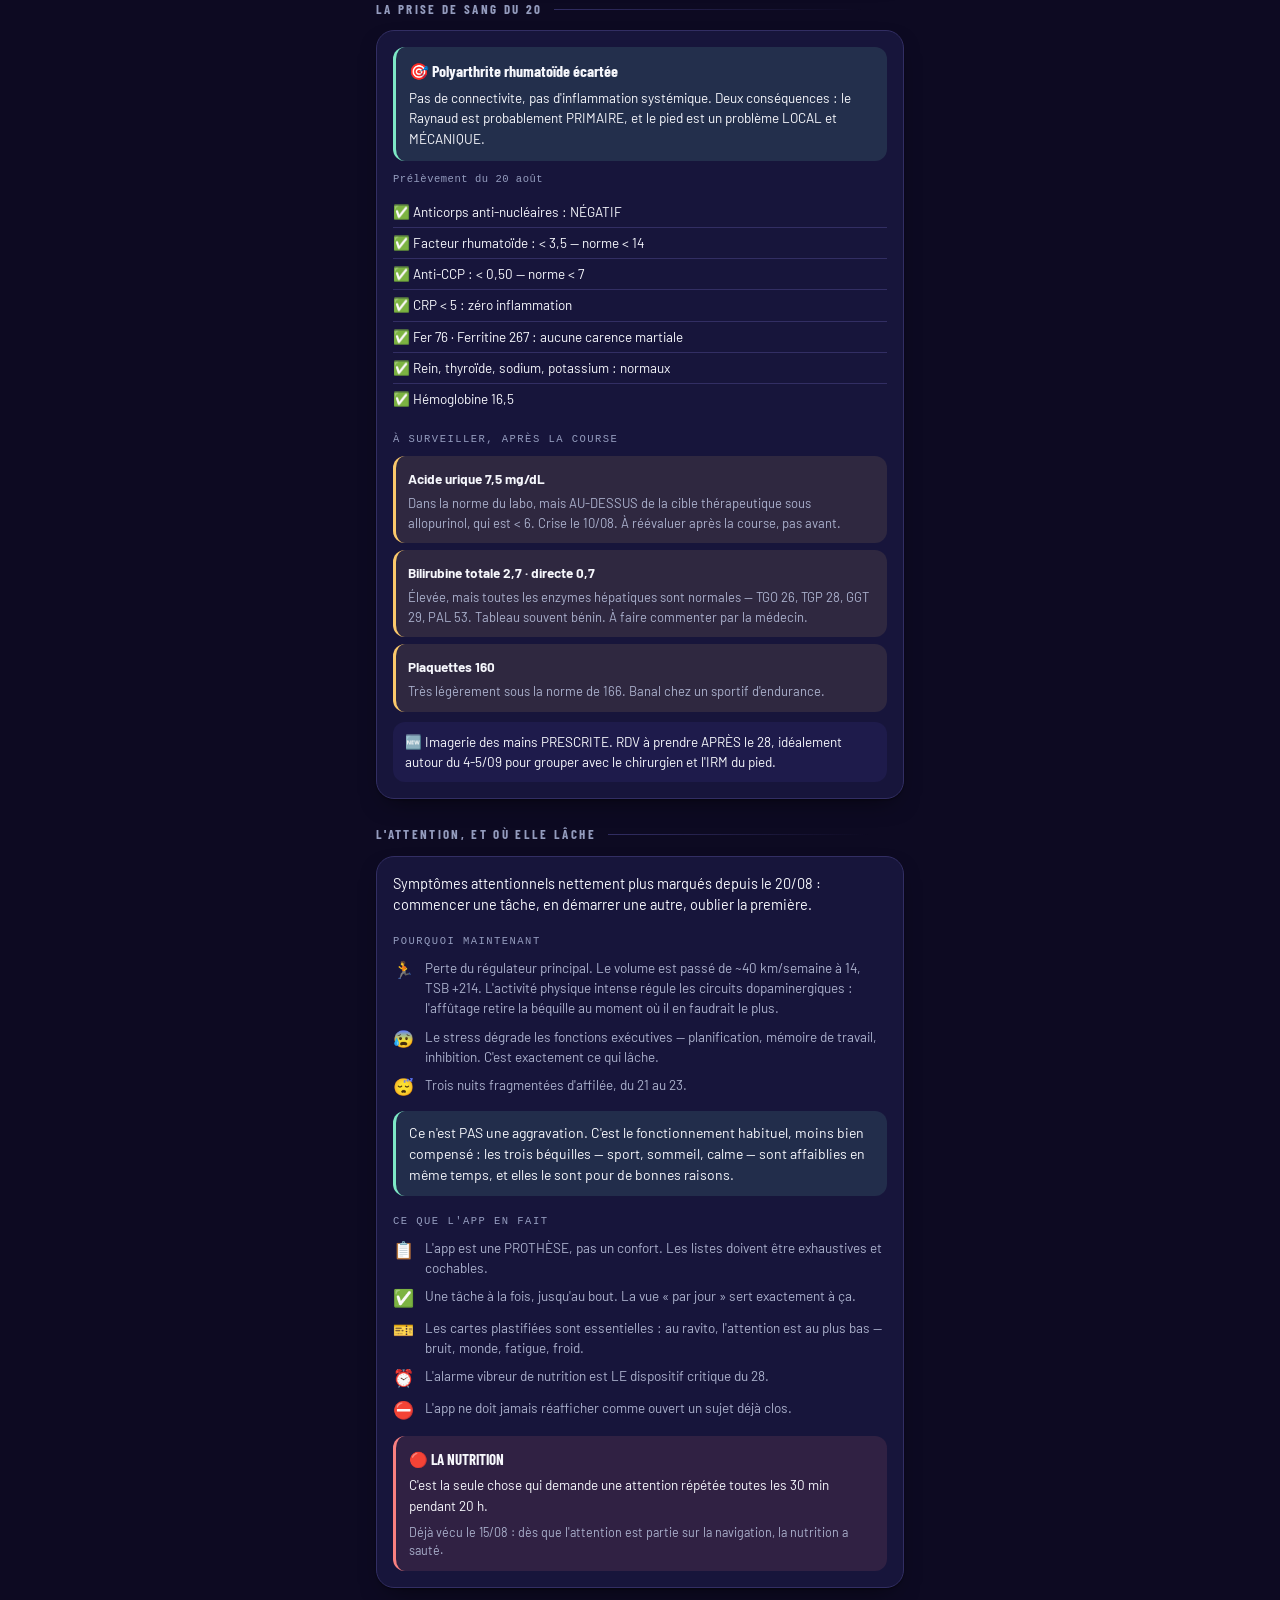
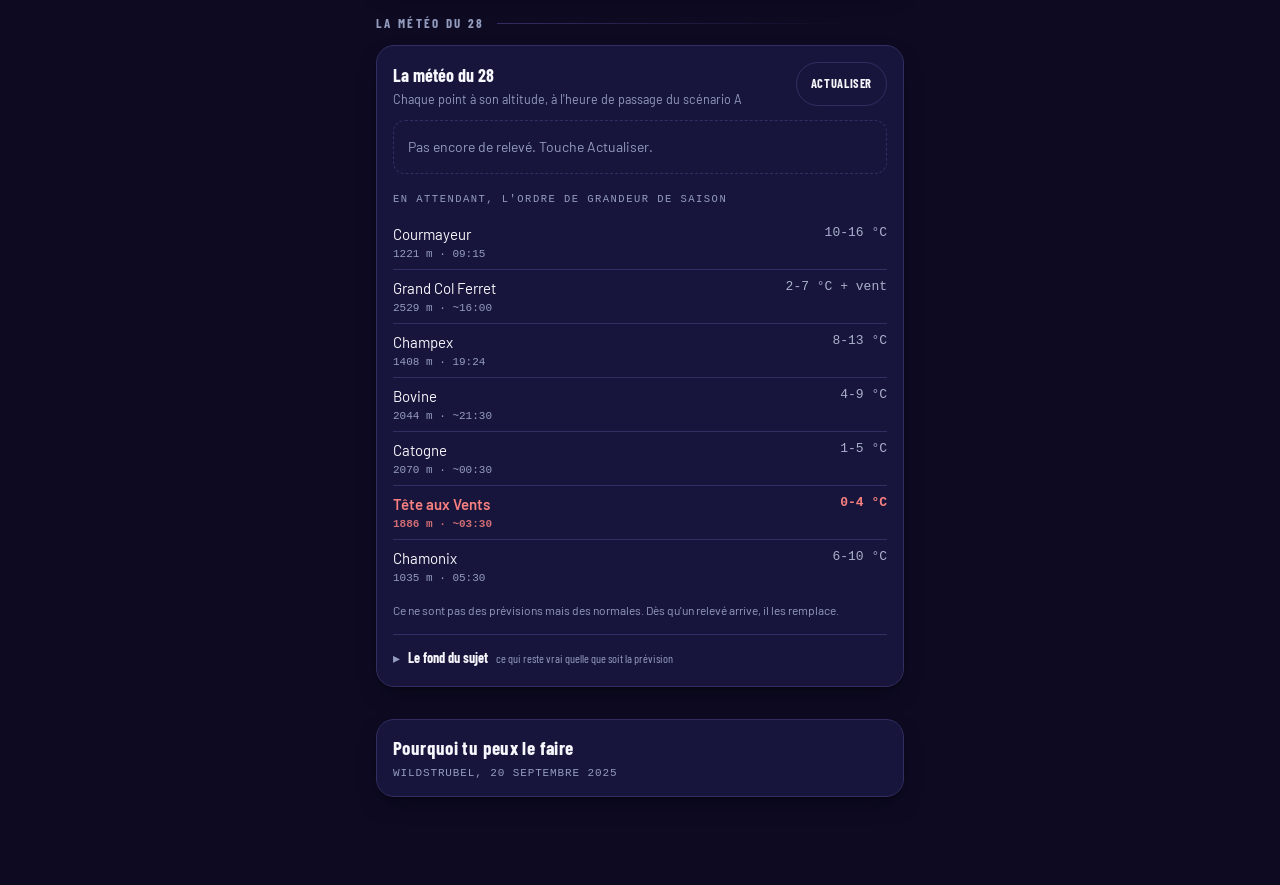
==== commit 38ede8eb: "carnet v32 : la carte, et deux sommets remis a leur place La map de montblanc.utmb.world n'est pas d" ====
--- a/carnet/index.html
+++ b/carnet/index.html
@@ -201,6 +201,9 @@
         <div class="pf-aide">Glisse le doigt sur le profil</div>
       </div>
 
+      <div class="titre">La carte</div>
+      <div class="carte" id="carteHote"></div>
+
       <div class="titre">Régler la Fenix</div>
       <div class="carte" id="montreHote"></div>
 
--- a/carnet/app.css
+++ b/carnet/app.css
@@ -3037,3 +3037,101 @@
 .ch-verdict b { font-family: var(--display); font-weight: 700; font-size: 16px; }
 .ch.sec { border-color: var(--bord); }
 .ch.sec i { color: var(--texte-pale); }
+
+/* ==================== la carte ====================
+   Tout est vectoriel : le trait reste net a tous les niveaux de zoom, et la
+   carte se dessine sans reseau. Le fond en relief est un bonus optionnel. */
+
+.ct-tete { display: flex; gap: 12px; align-items: flex-start; margin-bottom: 11px; }
+.ct-tete > div:first-child { flex: 1; }
+.ct-tete b { display: block; font-family: var(--display); font-weight: 700; font-size: 18px; }
+.ct-tete small { display: block; margin-top: 2px; font-size: 12.5px; color: var(--texte-pale); white-space: nowrap; }
+.ct-b { display: flex; gap: 7px; }
+.ct-b button {
+  min-height: var(--tap); padding: 0 13px; border-radius: var(--pill);
+  border: 1px solid var(--bord); background: var(--surface); color: var(--texte-doux);
+  font-family: var(--display); font-weight: 700; font-size: 12px;
+  letter-spacing: .05em; text-transform: uppercase; white-space: nowrap;
+}
+.ct-b button.on { background: var(--accent); color: var(--sur-accent); border-color: var(--accent); }
+
+.ct {
+  display: block; width: 100%; aspect-ratio: 1 / 1;
+  border-radius: var(--r-s); background: var(--surface-2);
+  border: 1px solid var(--bord);
+  touch-action: none;            /* les gestes sont a nous, pas au navigateur */
+  cursor: grab;
+}
+.ct:active { cursor: grabbing; }
+/* Le fond topographique est un CONTEXTE, pas le sujet : le sujet, c'est le
+   trait. En thème nuit on le désature et on l'assombrit, sinon l'ambre et
+   l'indigo se noient dans l'orange des pentes. */
+.ct-tuiles image { opacity: .92; }
+[data-theme="nuit"] .ct-tuiles image { opacity: .62; filter: saturate(.55) brightness(.8); }
+
+.ct-ombre { fill: none; stroke: var(--bg); stroke-linecap: round; stroke-linejoin: round; opacity: .7; }
+.ct-l { fill: none; stroke-linecap: round; stroke-linejoin: round; }
+.ct-l.jour { stroke: var(--jour); }
+.ct-l.nuit { stroke: var(--nuit-clair); }
+
+.ct-pt circle:first-child { fill: var(--surface); stroke: var(--bg); }
+.ct-pt.t-ravito circle:first-child { fill: var(--teal); }
+.ct-pt.t-sommet circle:first-child { fill: var(--alerte); }
+.ct-pt.t-base   circle:first-child { fill: var(--accent); }
+.ct-pt.t-depart circle:first-child,
+.ct-pt.t-arrivee circle:first-child { fill: var(--trace); }
+.ct-tap { fill: transparent; cursor: pointer; }   /* cible tactile confortable */
+
+.ct-cur circle:last-child { fill: var(--accent); }
+.ct-halo { fill: var(--accent); opacity: .28; }
+
+.ct-r {
+  -webkit-appearance: none; appearance: none;
+  width: 100%; margin: 13px 0 4px; height: var(--tap);
+  background: transparent; cursor: pointer;
+}
+.ct-r::-webkit-slider-runnable-track {
+  height: 5px; border-radius: var(--pill);
+  background: linear-gradient(90deg, var(--jour) 0 var(--bascule, 60%),
+                              var(--nuit-clair) var(--bascule, 60%) 100%);
+}
+.ct-r::-moz-range-track {
+  height: 5px; border-radius: var(--pill);
+  background: linear-gradient(90deg, var(--jour) 0 var(--bascule, 60%),
+                              var(--nuit-clair) var(--bascule, 60%) 100%);
+}
+.ct-r::-webkit-slider-thumb {
+  -webkit-appearance: none; appearance: none;
+  width: 26px; height: 26px; margin-top: -10.5px; border-radius: 50%;
+  background: var(--accent); border: 3px solid var(--surface); box-shadow: var(--ombre);
+}
+.ct-r::-moz-range-thumb {
+  width: 26px; height: 26px; border-radius: 50%;
+  background: var(--accent); border: 3px solid var(--surface); box-shadow: var(--ombre);
+}
+
+.ct-info { min-height: 62px; }
+.ct-vide { font-size: 13px; line-height: 1.5; color: var(--texte-pale); padding: 6px 0; }
+.ct-h { display: flex; gap: 9px; align-items: baseline; }
+.ct-h b {
+  font-family: var(--display); font-weight: 700; font-size: 26px;
+  font-variant-numeric: tabular-nums; line-height: 1;
+}
+.ct-h i {
+  font-style: normal; font-family: var(--mono); font-size: 10.5px;
+  letter-spacing: .07em; text-transform: uppercase; color: var(--texte-pale);
+}
+.ct-l2 { display: flex; gap: 14px; margin-top: 5px; flex-wrap: wrap; }
+.ct-l2 span { font-size: 13px; color: var(--texte-doux); }
+.ct-l2 span:first-child { font-family: var(--mono); font-variant-numeric: tabular-nums; }
+.ct-m {
+  margin-top: 8px; padding: 8px 11px; border-radius: var(--r-s);
+  background: var(--surface-2); display: flex; gap: 8px; align-items: baseline;
+  flex-wrap: wrap; font-size: 15px;
+}
+.ct-m b { font-family: var(--display); font-weight: 700; font-size: 17px; }
+.ct-m span { font-size: 12.5px; color: var(--texte-doux); }
+.ct-attr, .ct-aide {
+  margin-top: 9px; font-size: 11.5px; line-height: 1.45; color: var(--texte-pale);
+}
+.ct-attr { font-family: var(--mono); font-size: 10px; }
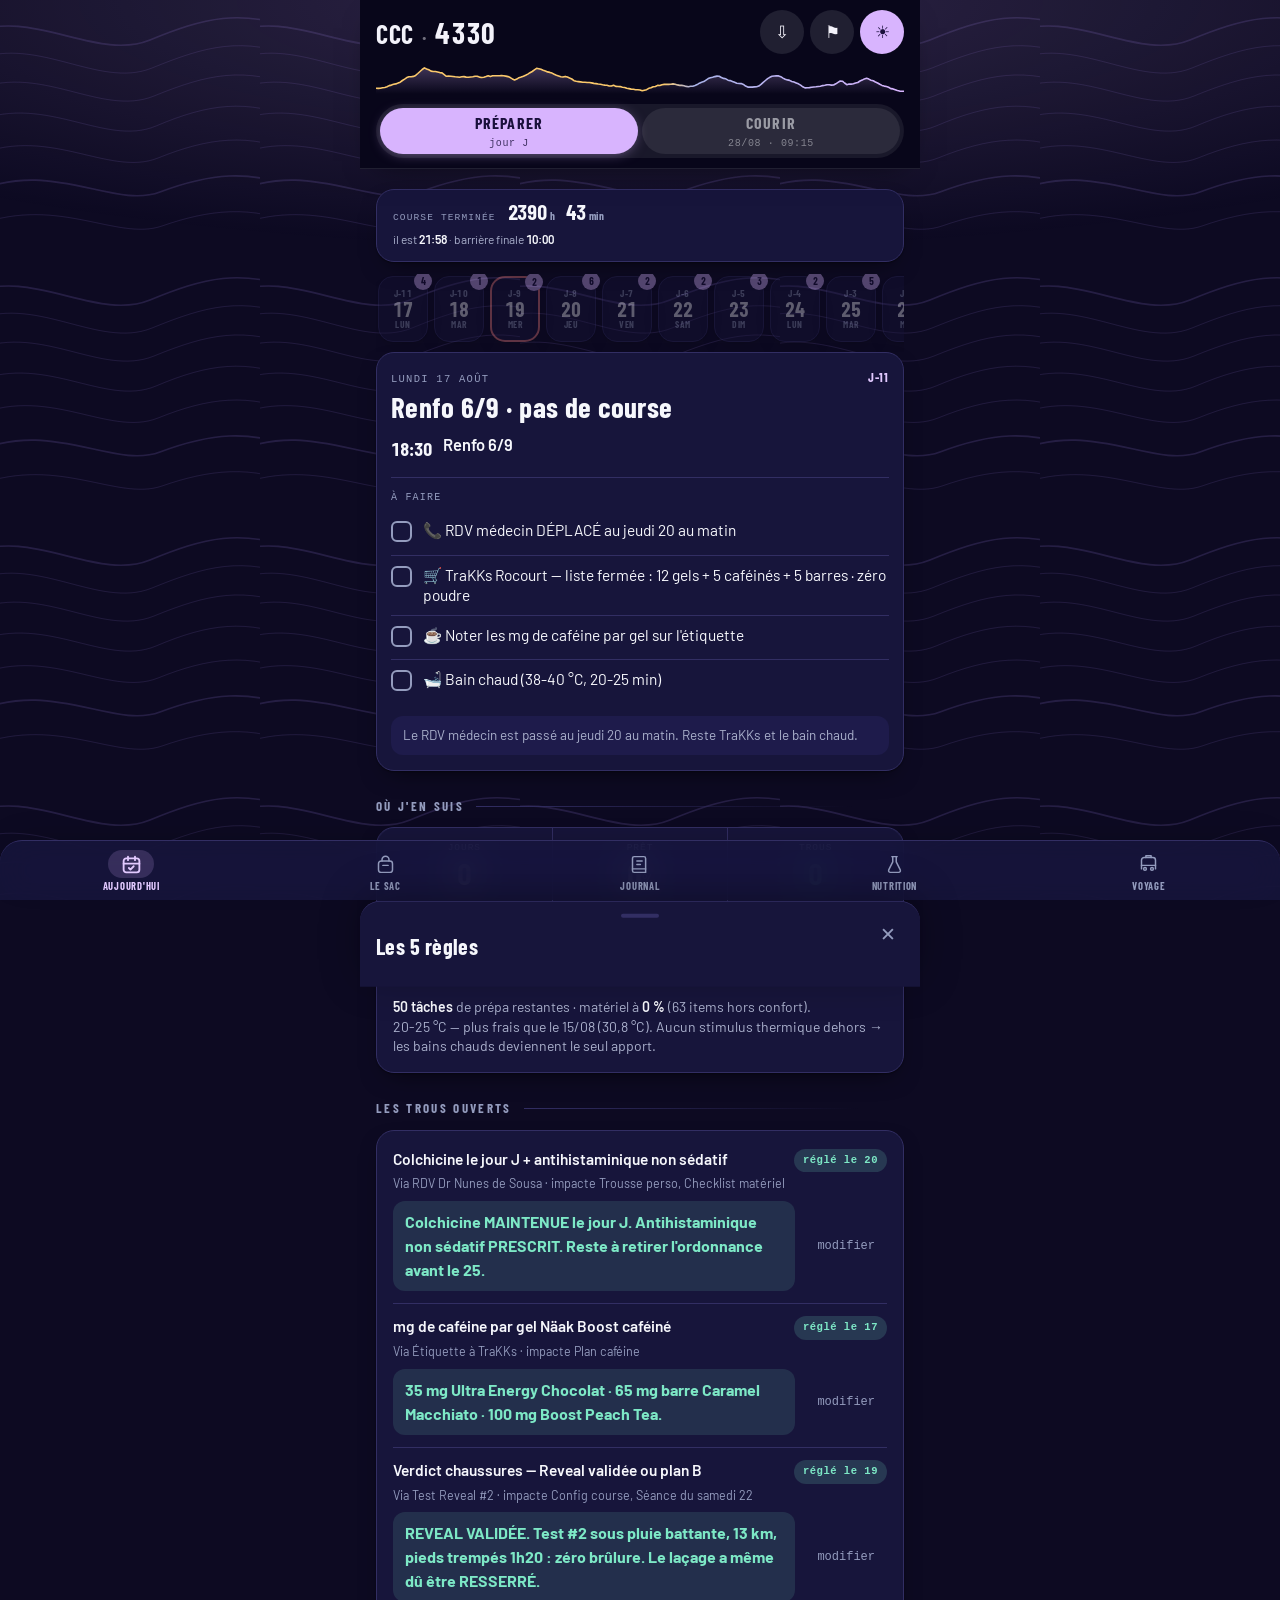
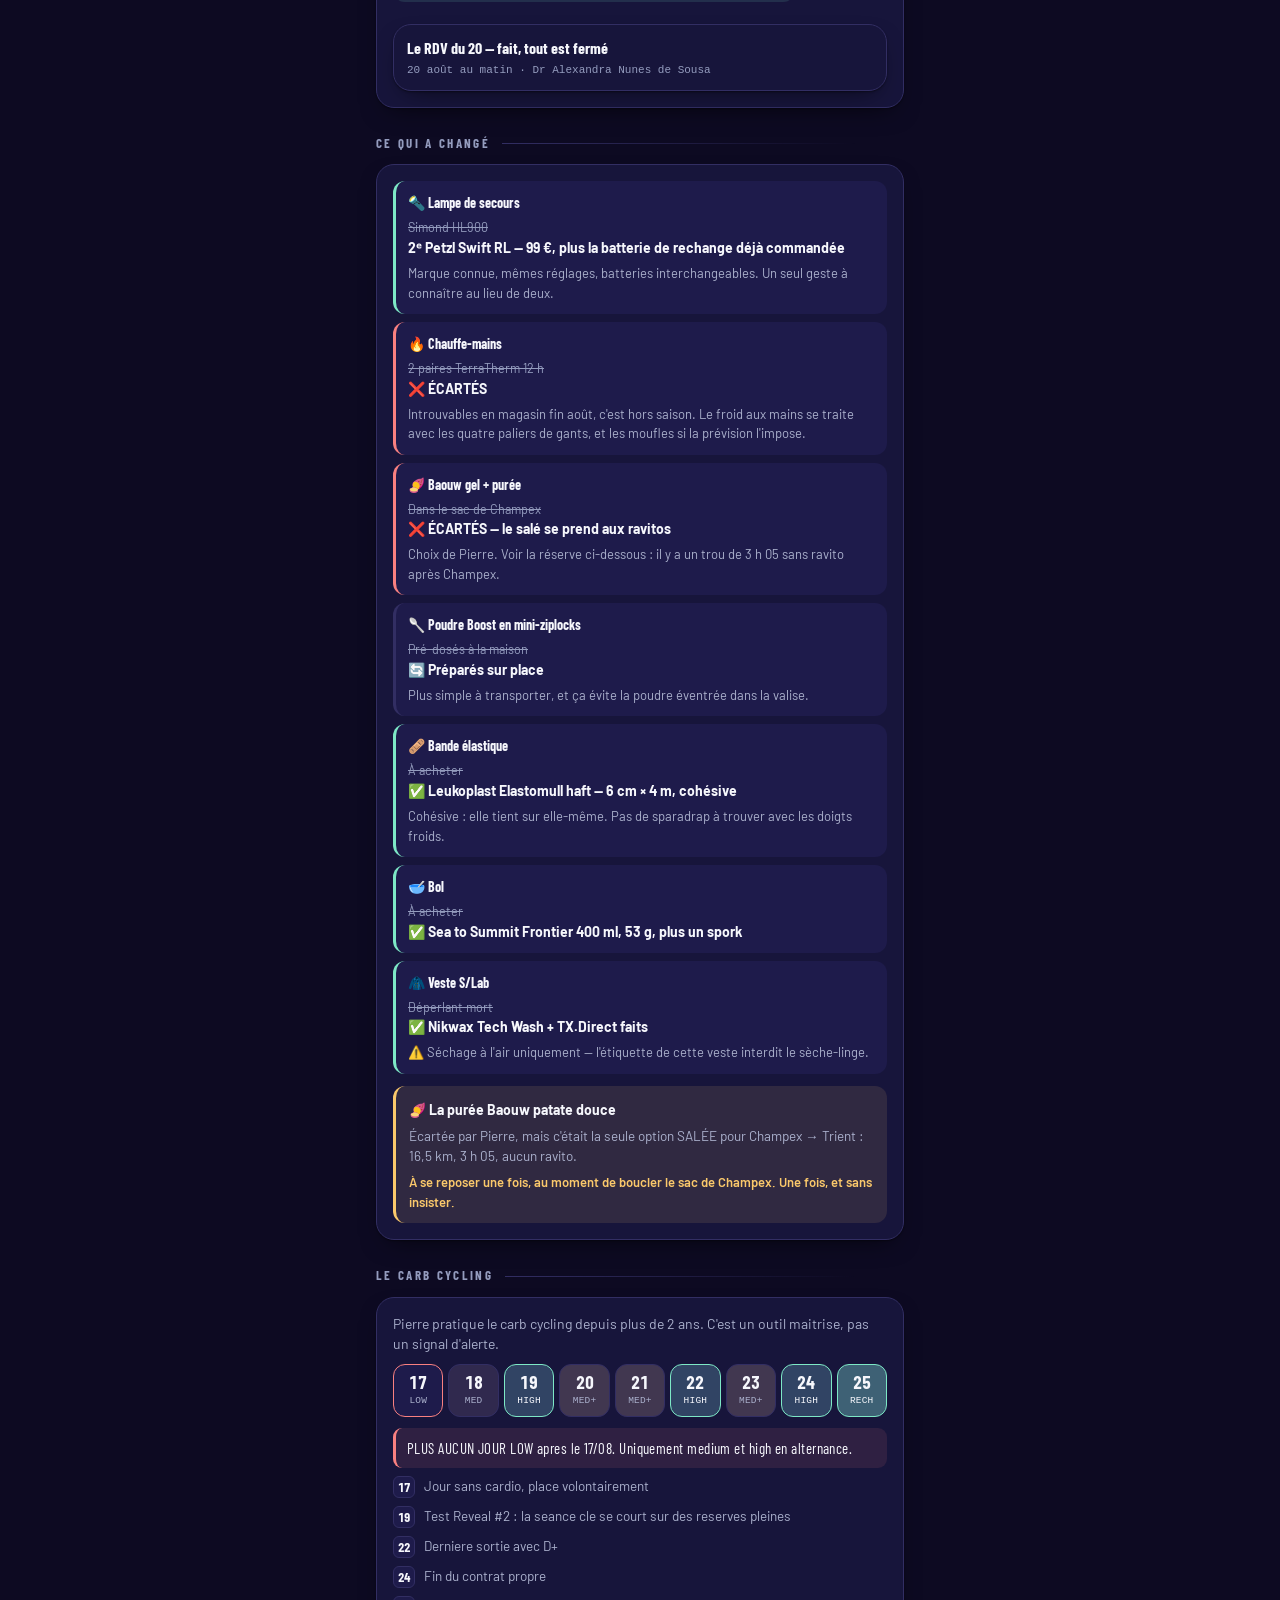
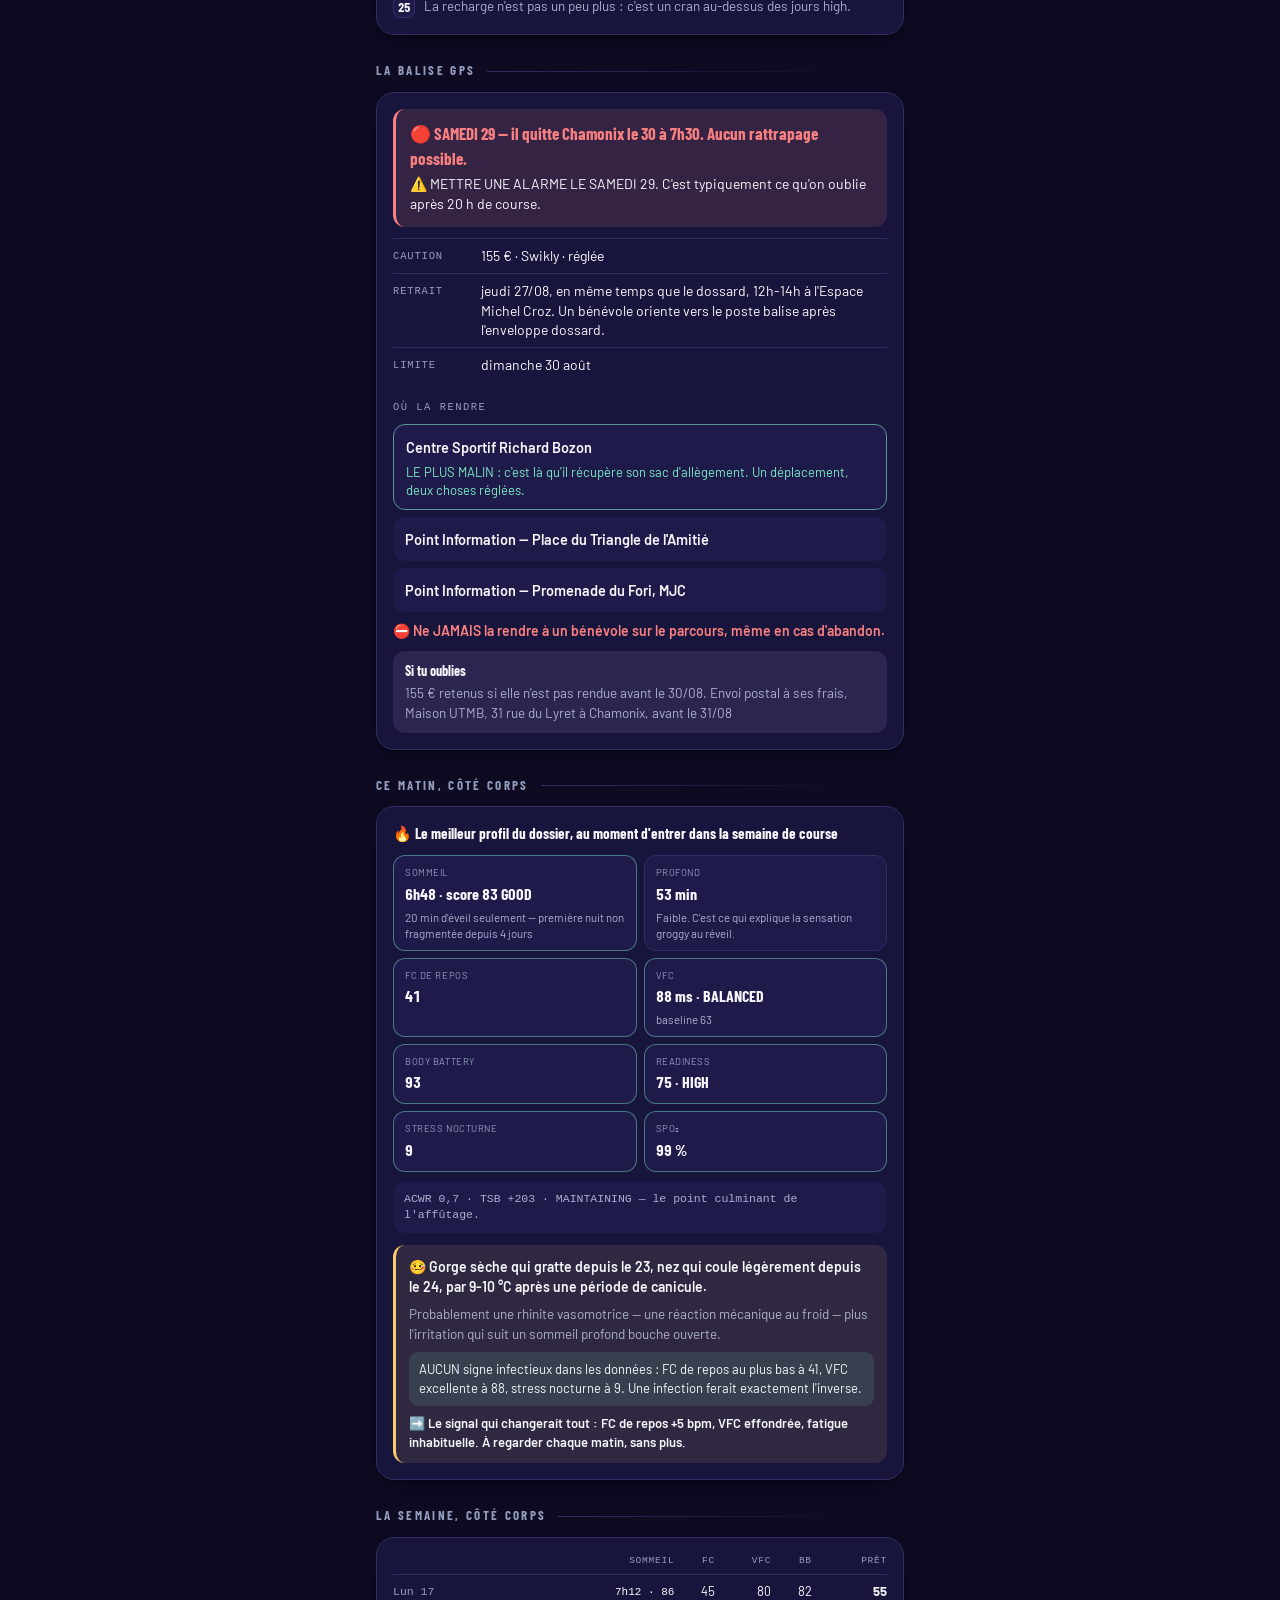
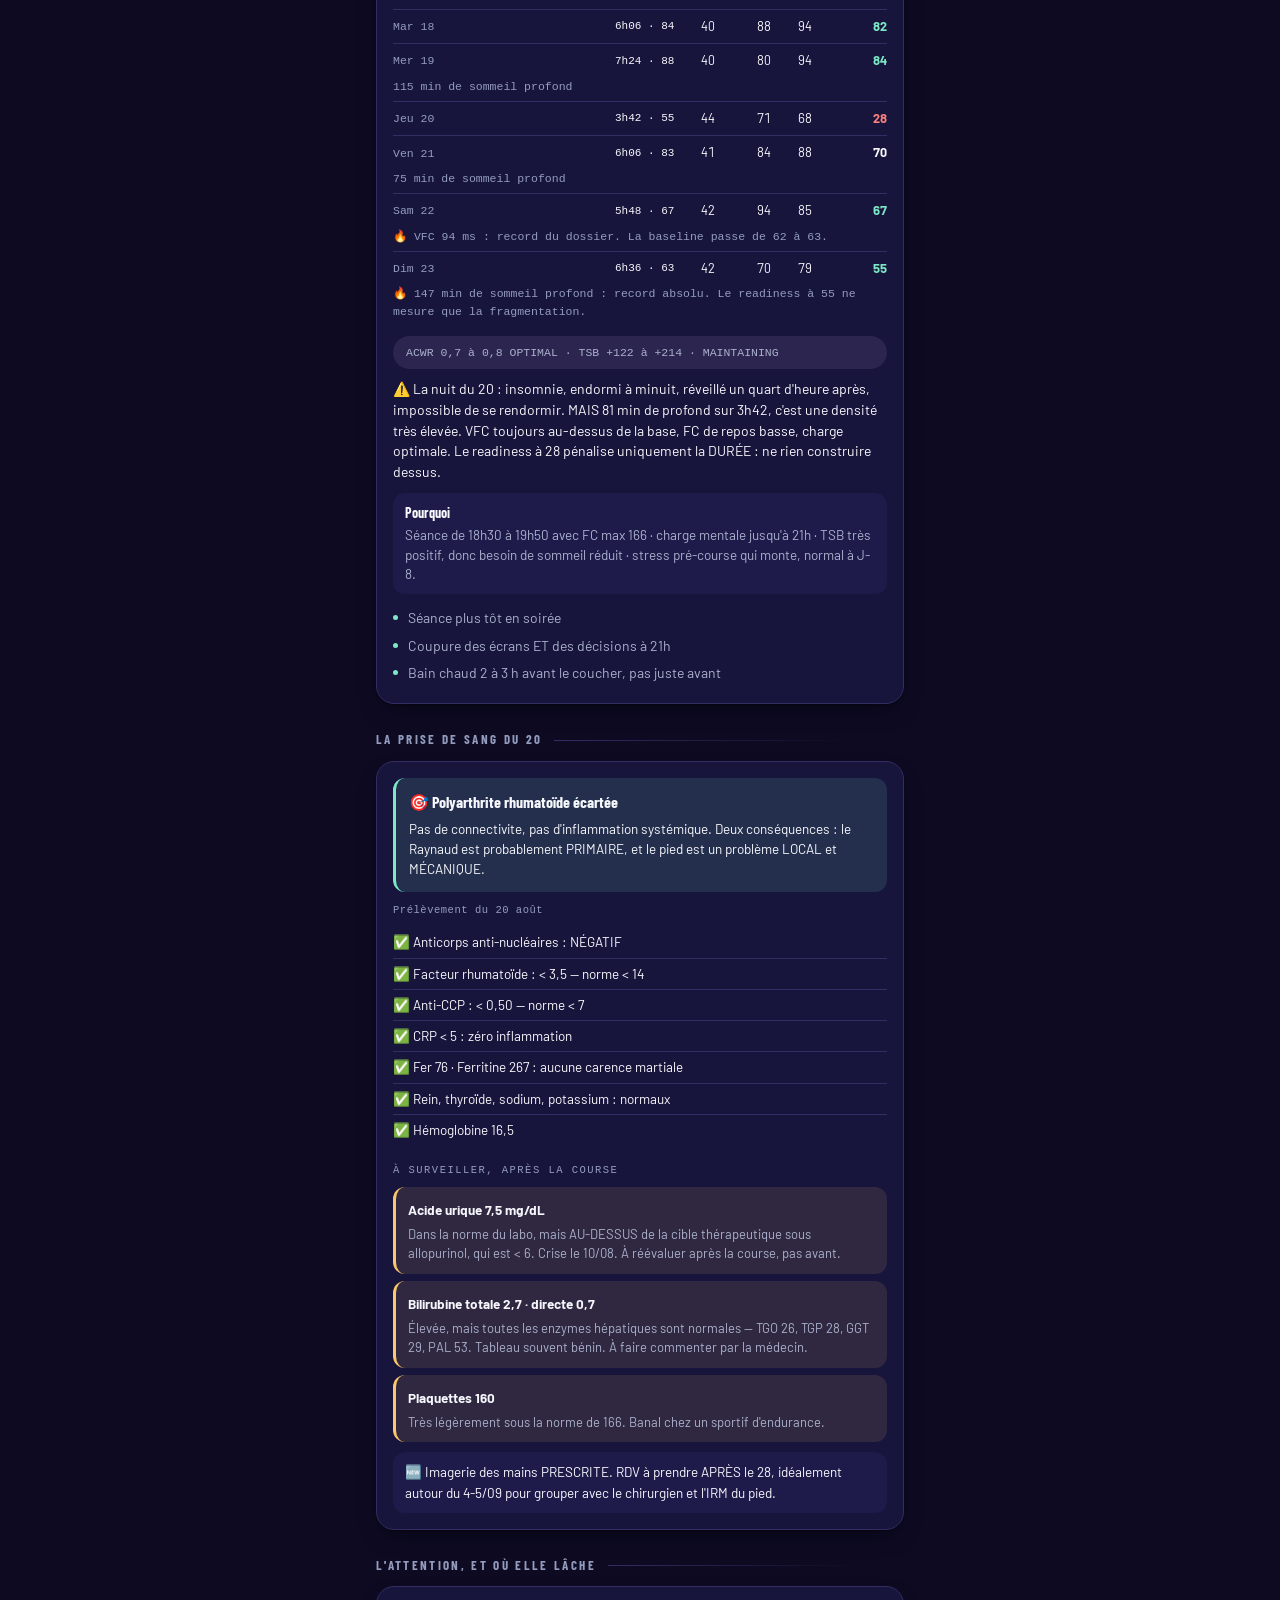
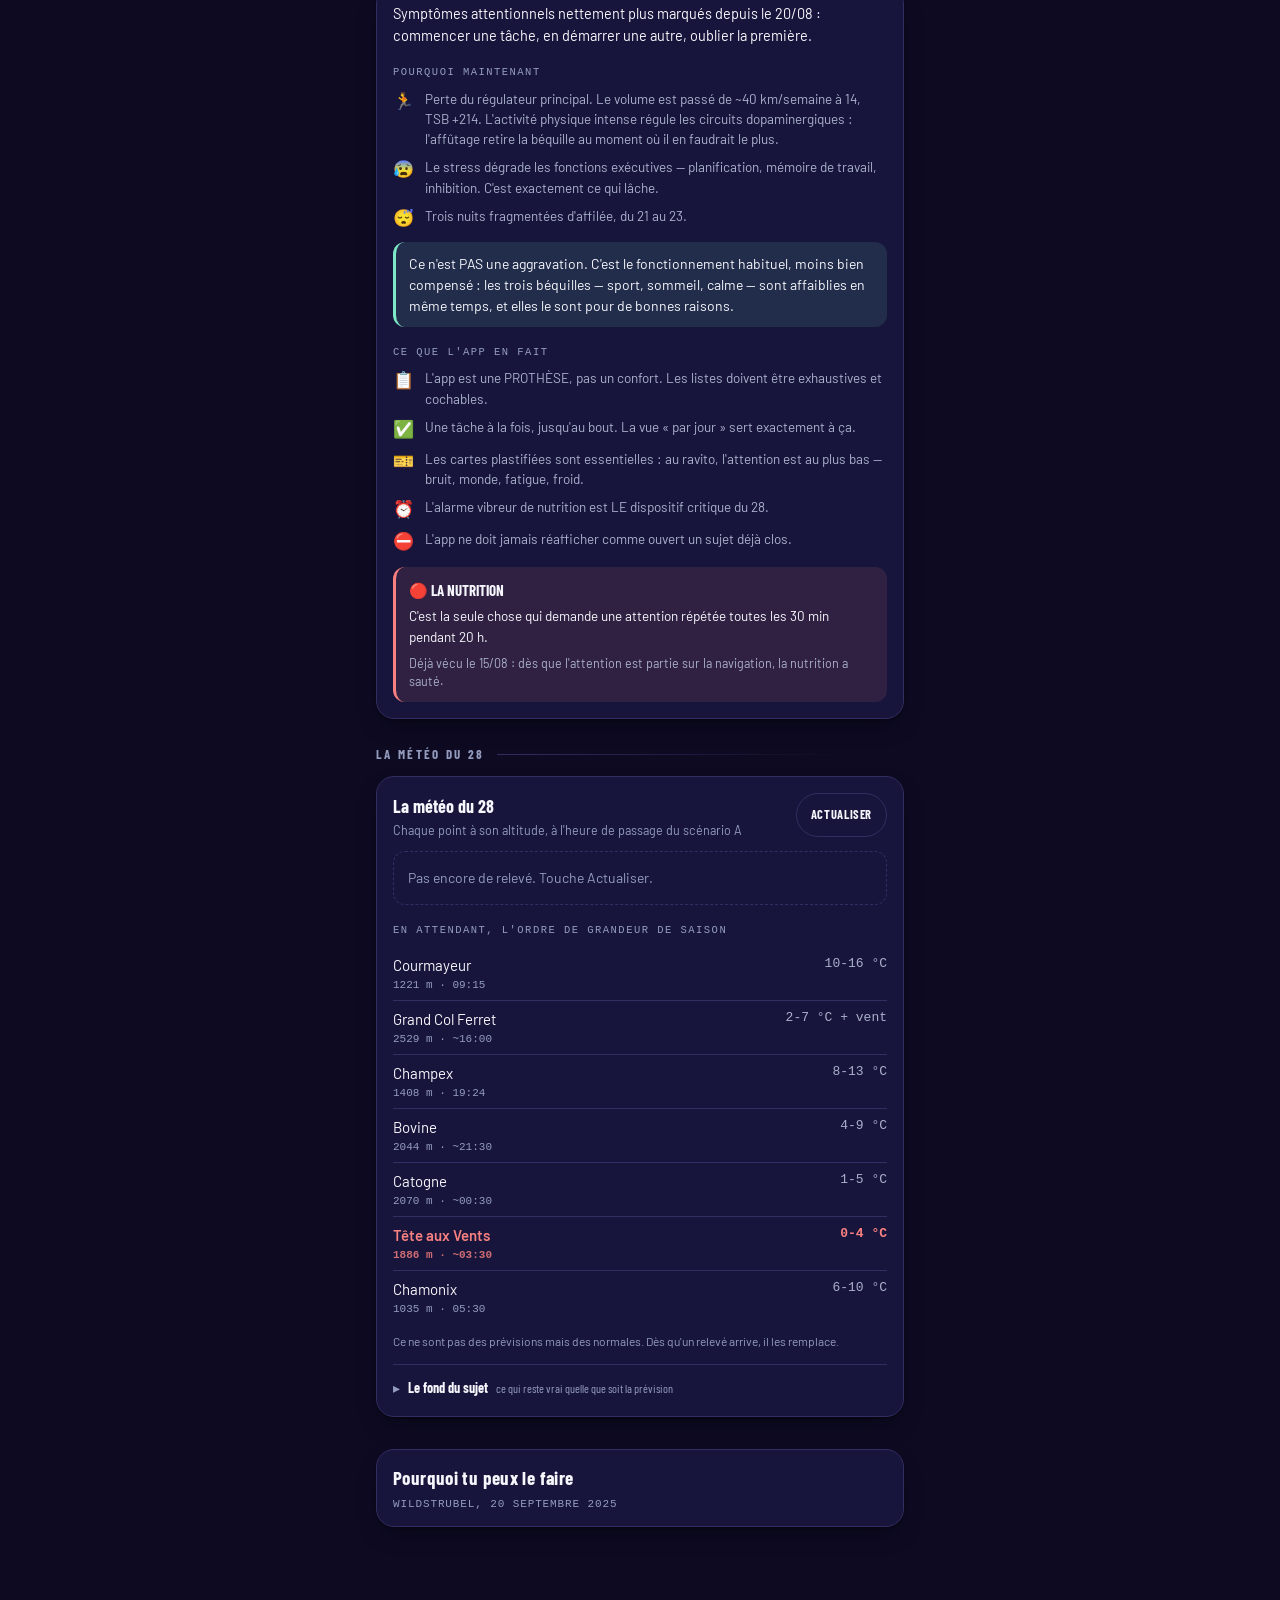
==== commit 7dce7e27: "carnet v34 : le GPX officiel remplace le mien, 15 points, km restant L'UTMB a publie ccc_100km_unive" ====
--- a/carnet/index.html
+++ b/carnet/index.html
@@ -82,6 +82,9 @@
 
       <div class="titre">La balise GPS</div>
       <div class="carte" id="baliseHote"></div>
+
+      <div class="titre">Ce matin, côté corps</div>
+      <div class="carte" id="physio24Hote"></div>
 
       <div class="titre">La semaine, côté corps</div>
       <div class="carte" id="physioHote"></div>
@@ -131,6 +134,9 @@
       <div class="carte" id="lampesHote"></div>
       <div class="titre">La trousse</div>
       <div class="carte" id="trousseHote"></div>
+      <div class="titre">Les cartes plastifiées</div>
+      <div class="carte" id="cartesHote"></div>
+
       <div class="titre">Le téléphone</div>
       <div class="carte" id="telHote"></div>
     </section>
@@ -170,6 +176,12 @@
 
       <div class="titre">La caféine</div>
       <div class="carte" id="cafHote"></div>
+
+      <div class="titre">La recharge · fractionner</div>
+      <div class="carte" id="rechargeHote"></div>
+
+      <div class="titre">Ce que cette app ne fera pas</div>
+      <div class="carte" id="vigilanceHote"></div>
 
       <div class="titre">Les menus, de J-3 au jour J</div>
       <div class="carte" id="menusHote"></div>
--- a/carnet/app.css
+++ b/carnet/app.css
@@ -3135,3 +3135,154 @@
   margin-top: 9px; font-size: 11.5px; line-height: 1.45; color: var(--texte-pale);
 }
 .ct-attr { font-family: var(--mono); font-size: 10px; }
+
+/* --- la montre, une fois configuree --- */
+.mo-tete { display: flex; gap: 11px; align-items: baseline; flex-wrap: wrap; margin-bottom: 12px; }
+.mo-tete i {
+  font-style: normal; font-family: var(--display); font-weight: 700; font-size: 13px;
+  padding: 4px 10px; border-radius: var(--pill);
+  background: color-mix(in srgb, var(--ok) 16%, transparent); color: var(--ok);
+}
+.mo-tete b { font-family: var(--mono); font-size: 11px; letter-spacing: .08em;
+  text-transform: uppercase; color: var(--texte-pale); }
+.mo.fait { opacity: .9; }
+.mo.fait .mo-h > b { background: var(--ok); }
+.mo-v {
+  font-style: normal; font-family: var(--mono); font-size: 10.5px;
+  padding: 3px 8px; border-radius: var(--pill);
+  background: var(--surface); border: 1px solid var(--bord); color: var(--texte-doux);
+}
+
+/* ==================== la mise a jour du 24 ==================== */
+
+/* --- la recharge : fractionner --- */
+.rc-regle {
+  padding: 12px 13px; border-radius: var(--r-s);
+  background: color-mix(in srgb, var(--alerte) 12%, transparent);
+  border-left: 3px solid var(--alerte);
+  font-size: 15px; font-weight: 600; line-height: 1.45;
+}
+.rc-pq { margin: 9px 0 12px; font-size: 13.5px; line-height: 1.5; color: var(--texte-doux); }
+.rc-g { display: flex; flex-direction: column; gap: 6px; }
+.rc {
+  display: flex; gap: 12px; align-items: baseline;
+  padding: 9px 11px; border-radius: var(--r-s); background: var(--surface-2);
+}
+.rc b { flex: 0 0 84px; font-family: var(--mono); font-size: 11.5px; color: var(--texte-pale); }
+.rc span { flex: 1; font-size: 13.5px; line-height: 1.45; }
+.rc-st {
+  padding: 10px 12px; margin-bottom: 7px; border-radius: var(--r-s);
+  background: color-mix(in srgb, var(--jour) 10%, transparent);
+  border-left: 3px solid var(--jour);
+}
+.rc-sth { display: flex; gap: 9px; align-items: baseline; flex-wrap: wrap; }
+.rc-sth b { font-size: 14px; font-weight: 700; }
+.rc-sth i {
+  font-style: normal; font-family: var(--mono); font-size: 10.5px; color: var(--jour-fonce);
+}
+.rc-st p { margin: 4px 0 0; font-size: 13px; line-height: 1.5; color: var(--texte-doux); }
+.rc-pr {
+  margin-top: 10px; padding: 9px 11px; border-radius: var(--r-s);
+  background: var(--surface-2); font-size: 13.5px; line-height: 1.45;
+}
+
+/* --- ce que l'app ne fera pas --- */
+.vg-c { font-size: 14px; line-height: 1.5; }
+.vg-c small {
+  display: block; margin-top: 5px; font-family: var(--mono);
+  font-size: 11px; color: var(--texte-pale);
+}
+.vg-i {
+  margin-top: 11px; padding: 10px 12px; border-radius: var(--r-s);
+  background: var(--surface-2); font-size: 13.5px; line-height: 1.5;
+}
+.vg-i b { display: block; font-size: 11px; letter-spacing: .06em;
+  text-transform: uppercase; color: var(--texte-pale); margin-bottom: 3px; }
+.vg-f {
+  margin-top: 11px; padding: 12px 13px; border-radius: var(--r-s);
+  background: color-mix(in srgb, var(--ok) 12%, transparent);
+  border-left: 3px solid var(--ok);
+}
+.vg-f b { font-family: var(--display); font-weight: 700; font-size: 15px; }
+.vg-f p { margin: 5px 0 0; font-size: 13.5px; line-height: 1.5; }
+.vg-l { margin-top: 11px; font-size: 13.5px; line-height: 1.55; color: var(--texte-doux); }
+.vg-cs {
+  margin-top: 12px; padding: 11px 13px; border-radius: var(--r-s);
+  background: color-mix(in srgb, var(--alerte) 11%, transparent);
+  border-left: 3px solid var(--alerte);
+  font-size: 13.5px; line-height: 1.5; font-weight: 600;
+}
+
+/* --- la physio du matin --- */
+.p24-t { font-family: var(--display); font-weight: 700; font-size: 15px; line-height: 1.35; margin-bottom: 12px; }
+.p24-g { display: grid; grid-template-columns: repeat(2, 1fr); gap: 7px; }
+.p24 {
+  padding: 9px 11px; border-radius: var(--r-s);
+  background: var(--surface-2); border: 1px solid var(--bord);
+}
+.p24.bon { border-color: color-mix(in srgb, var(--ok) 45%, transparent); }
+.p24 i {
+  display: block; font-style: normal; font-size: 9.5px; letter-spacing: .06em;
+  text-transform: uppercase; color: var(--texte-pale);
+}
+.p24 b {
+  display: block; margin-top: 2px; font-family: var(--display);
+  font-weight: 700; font-size: 16px; font-variant-numeric: tabular-nums;
+}
+.p24 small { display: block; margin-top: 3px; font-size: 11.5px; line-height: 1.4; color: var(--texte-doux); }
+.p24-ch {
+  margin-top: 10px; padding: 9px 11px; border-radius: var(--r-s);
+  background: var(--surface-2); font-family: var(--mono);
+  font-size: 11.5px; line-height: 1.45; color: var(--texte-doux);
+}
+.p24-sy {
+  margin-top: 12px; padding: 12px 13px; border-radius: var(--r-s);
+  background: color-mix(in srgb, var(--jour) 10%, transparent);
+  border-left: 3px solid var(--jour);
+}
+.p24-syh { font-size: 14px; font-weight: 600; line-height: 1.45; }
+.p24-sy p { margin: 6px 0 0; font-size: 13.5px; line-height: 1.5; color: var(--texte-doux); }
+.p24-pv {
+  margin-top: 8px; padding: 8px 10px; border-radius: var(--r-xs);
+  background: color-mix(in srgb, var(--ok) 12%, transparent);
+  font-size: 13px; line-height: 1.45;
+}
+.p24-sv { margin-top: 8px; font-size: 13px; line-height: 1.45; font-weight: 600; }
+
+/* --- les cartes plastifiees --- */
+.cx-n { font-size: 13px; line-height: 1.5; color: var(--texte-doux); margin-bottom: 12px; }
+.cx {
+  padding: 12px; margin-bottom: 9px; border-radius: var(--r-s);
+  background: var(--surface-2); border: 1px solid var(--bord);
+}
+.cx-h { display: flex; gap: 11px; align-items: center; }
+.cx-h > b {
+  flex: 0 0 30px; height: 30px; border-radius: var(--r-xs);
+  display: flex; align-items: center; justify-content: center;
+  background: var(--accent); color: var(--sur-accent);
+  font-family: var(--display); font-weight: 700; font-size: 15px;
+}
+.cx-h span { display: block; font-family: var(--display); font-weight: 700; font-size: 15px; }
+.cx-h i { display: block; font-style: normal; font-size: 11.5px; color: var(--texte-pale); }
+.cx-f { display: grid; grid-template-columns: 1fr 1fr; gap: 7px; margin-top: 10px; }
+.cx-f > div {
+  padding: 8px 10px; border-radius: var(--r-xs); background: var(--surface);
+  font-size: 12.5px; line-height: 1.4;
+}
+.cx-f em {
+  display: block; font-style: normal; font-size: 9.5px; letter-spacing: .07em;
+  text-transform: uppercase; color: var(--texte-pale); margin-bottom: 3px;
+}
+.cx p { margin: 9px 0 0; font-size: 13px; line-height: 1.5; color: var(--texte-doux); }
+.cx-r {
+  margin: 12px 0; padding: 10px 12px; border-radius: var(--r-s);
+  background: color-mix(in srgb, var(--alerte) 11%, transparent);
+  font-size: 13px; line-height: 1.45;
+}
+
+/* --- km restant, partout ou un point est affiche --- */
+.rv-km small {
+  display: block; margin-top: 2px; font-family: var(--mono);
+  font-size: 9.5px; letter-spacing: .02em; color: var(--texte-pale); font-weight: 400;
+}
+.ct-reste { font-family: var(--mono); font-variant-numeric: tabular-nums; }
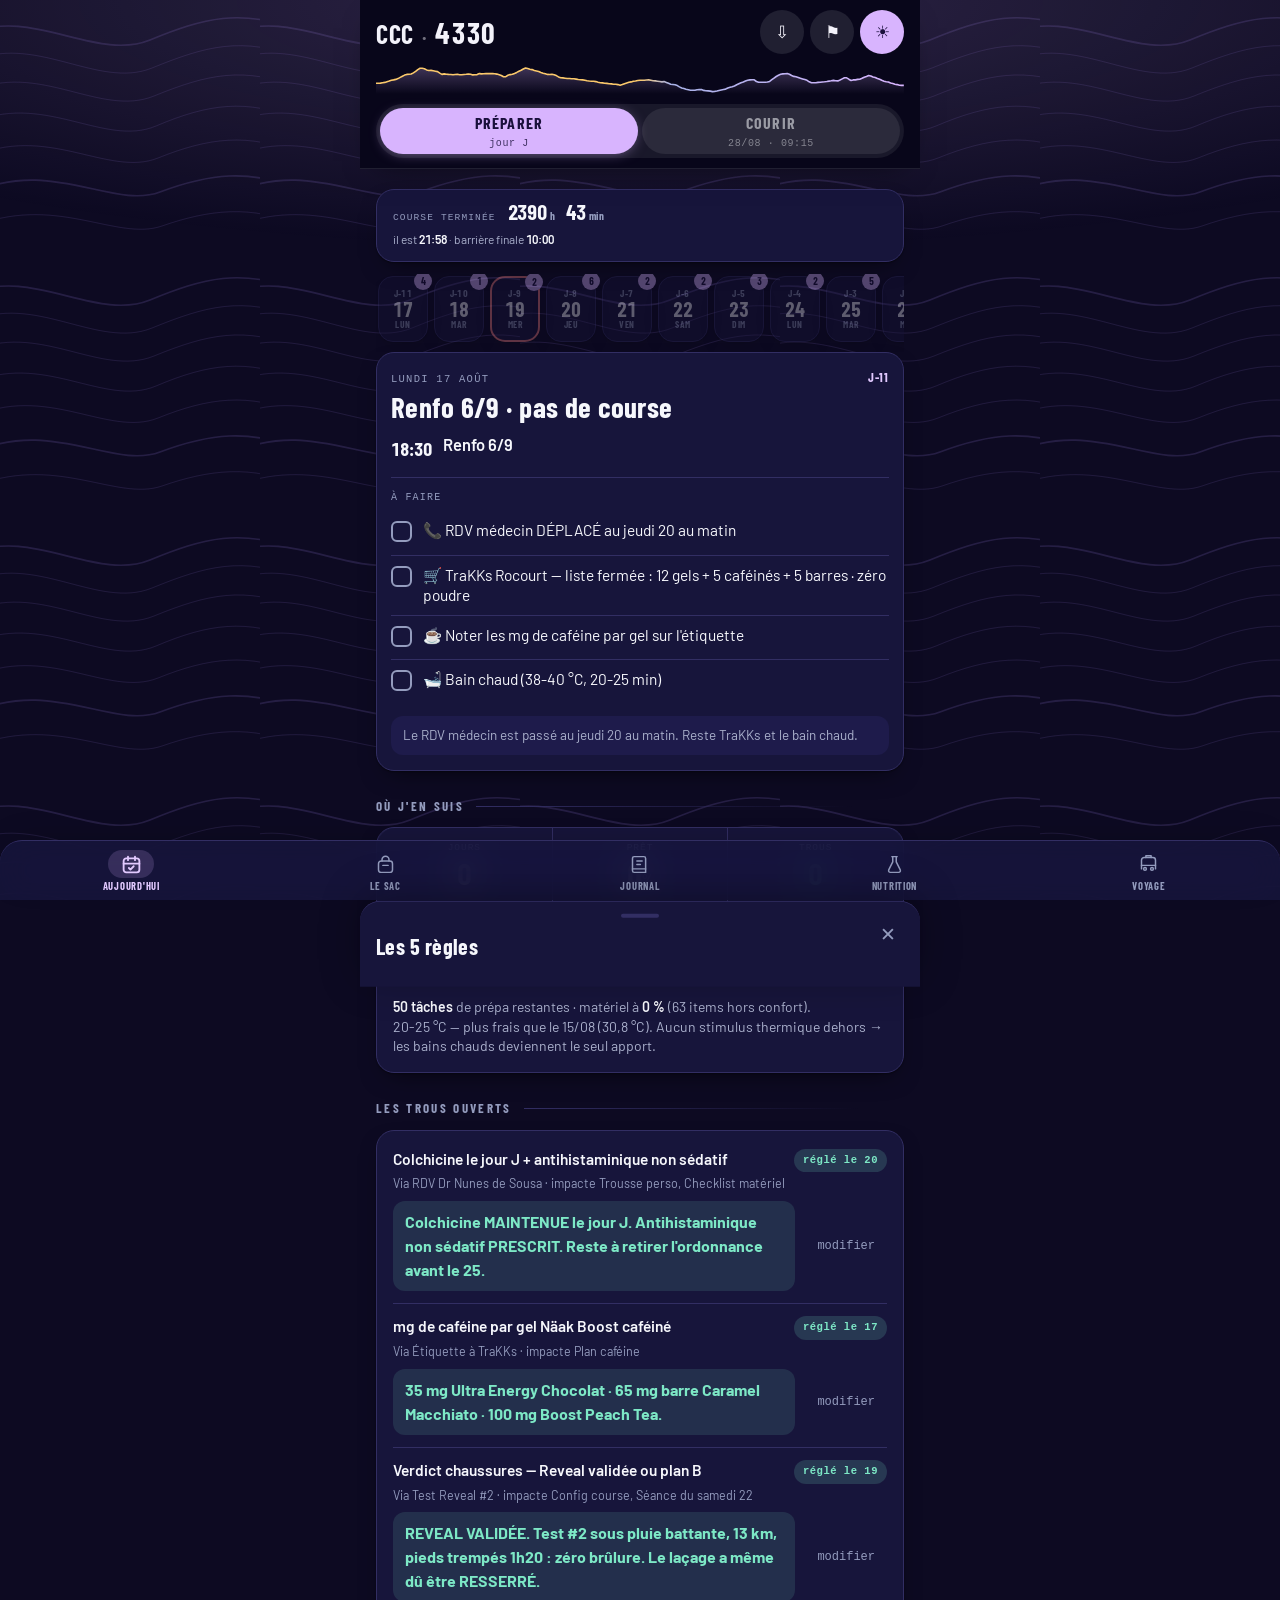
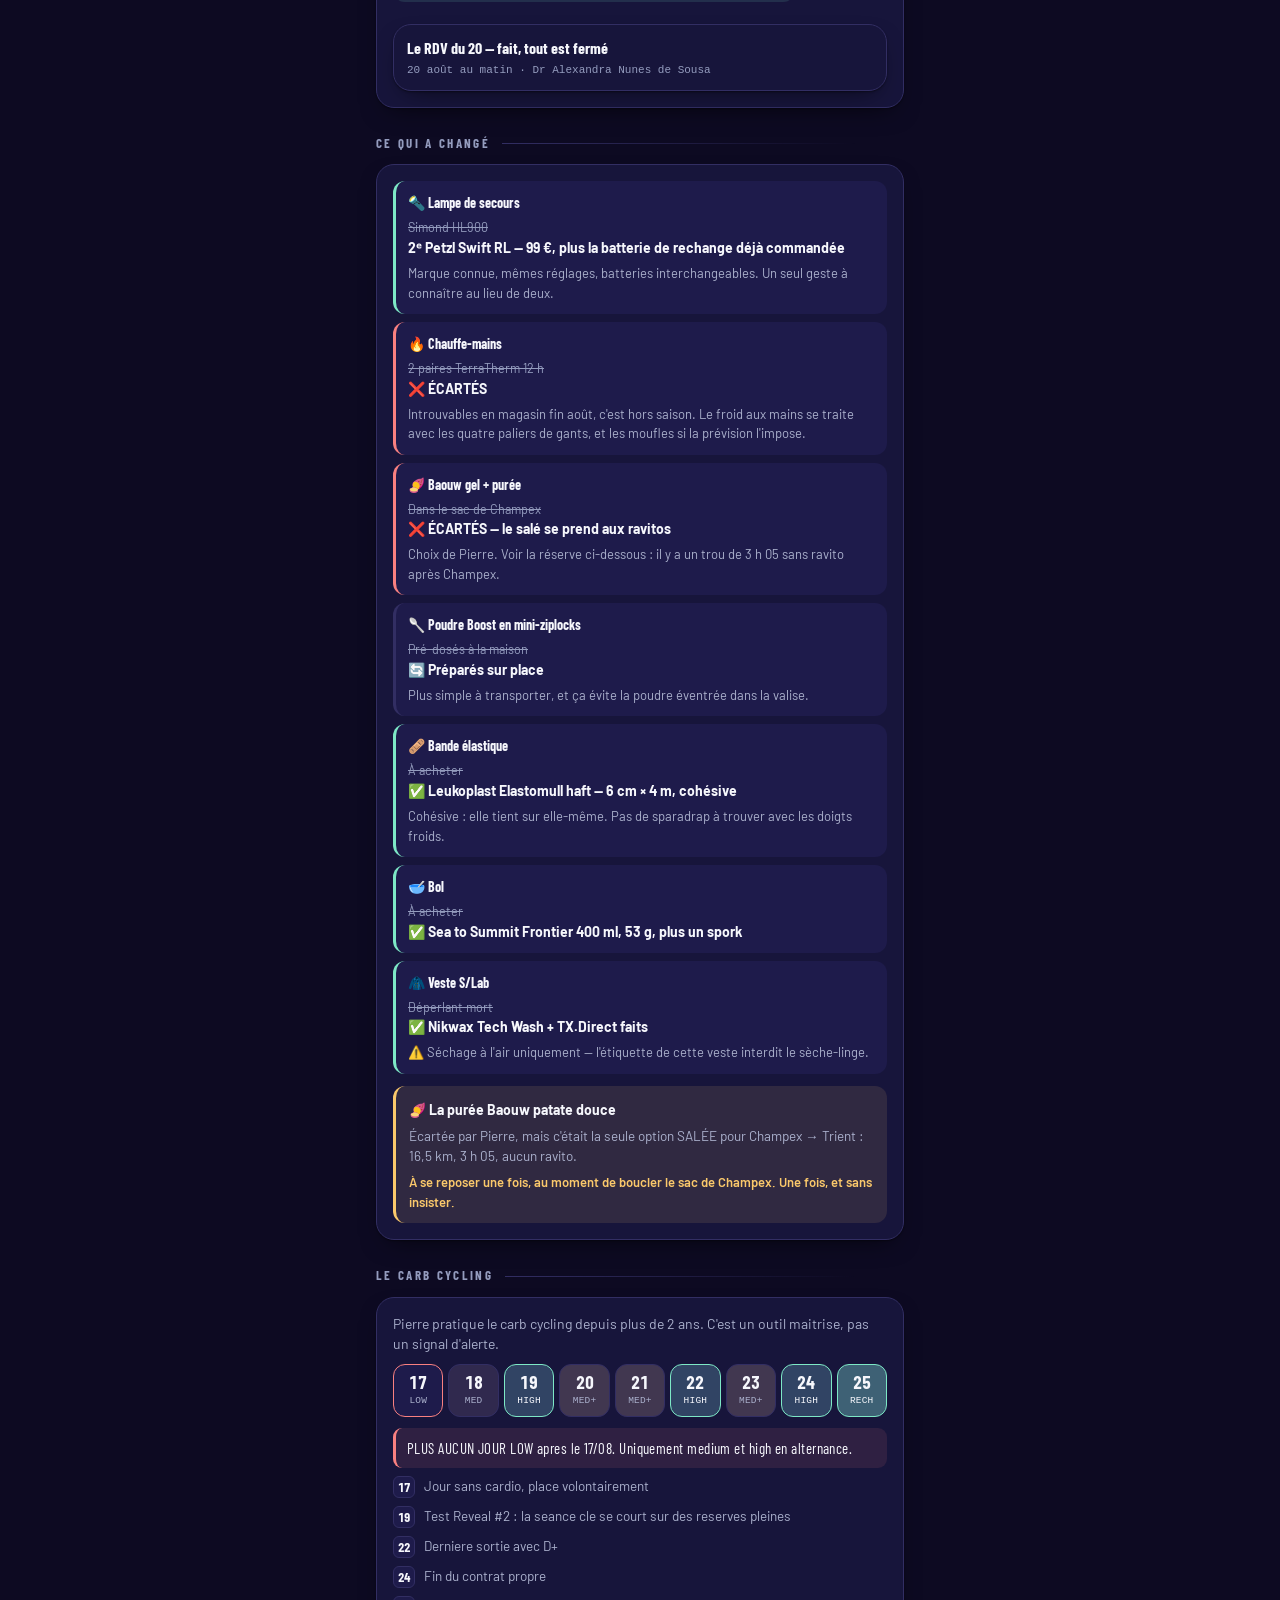
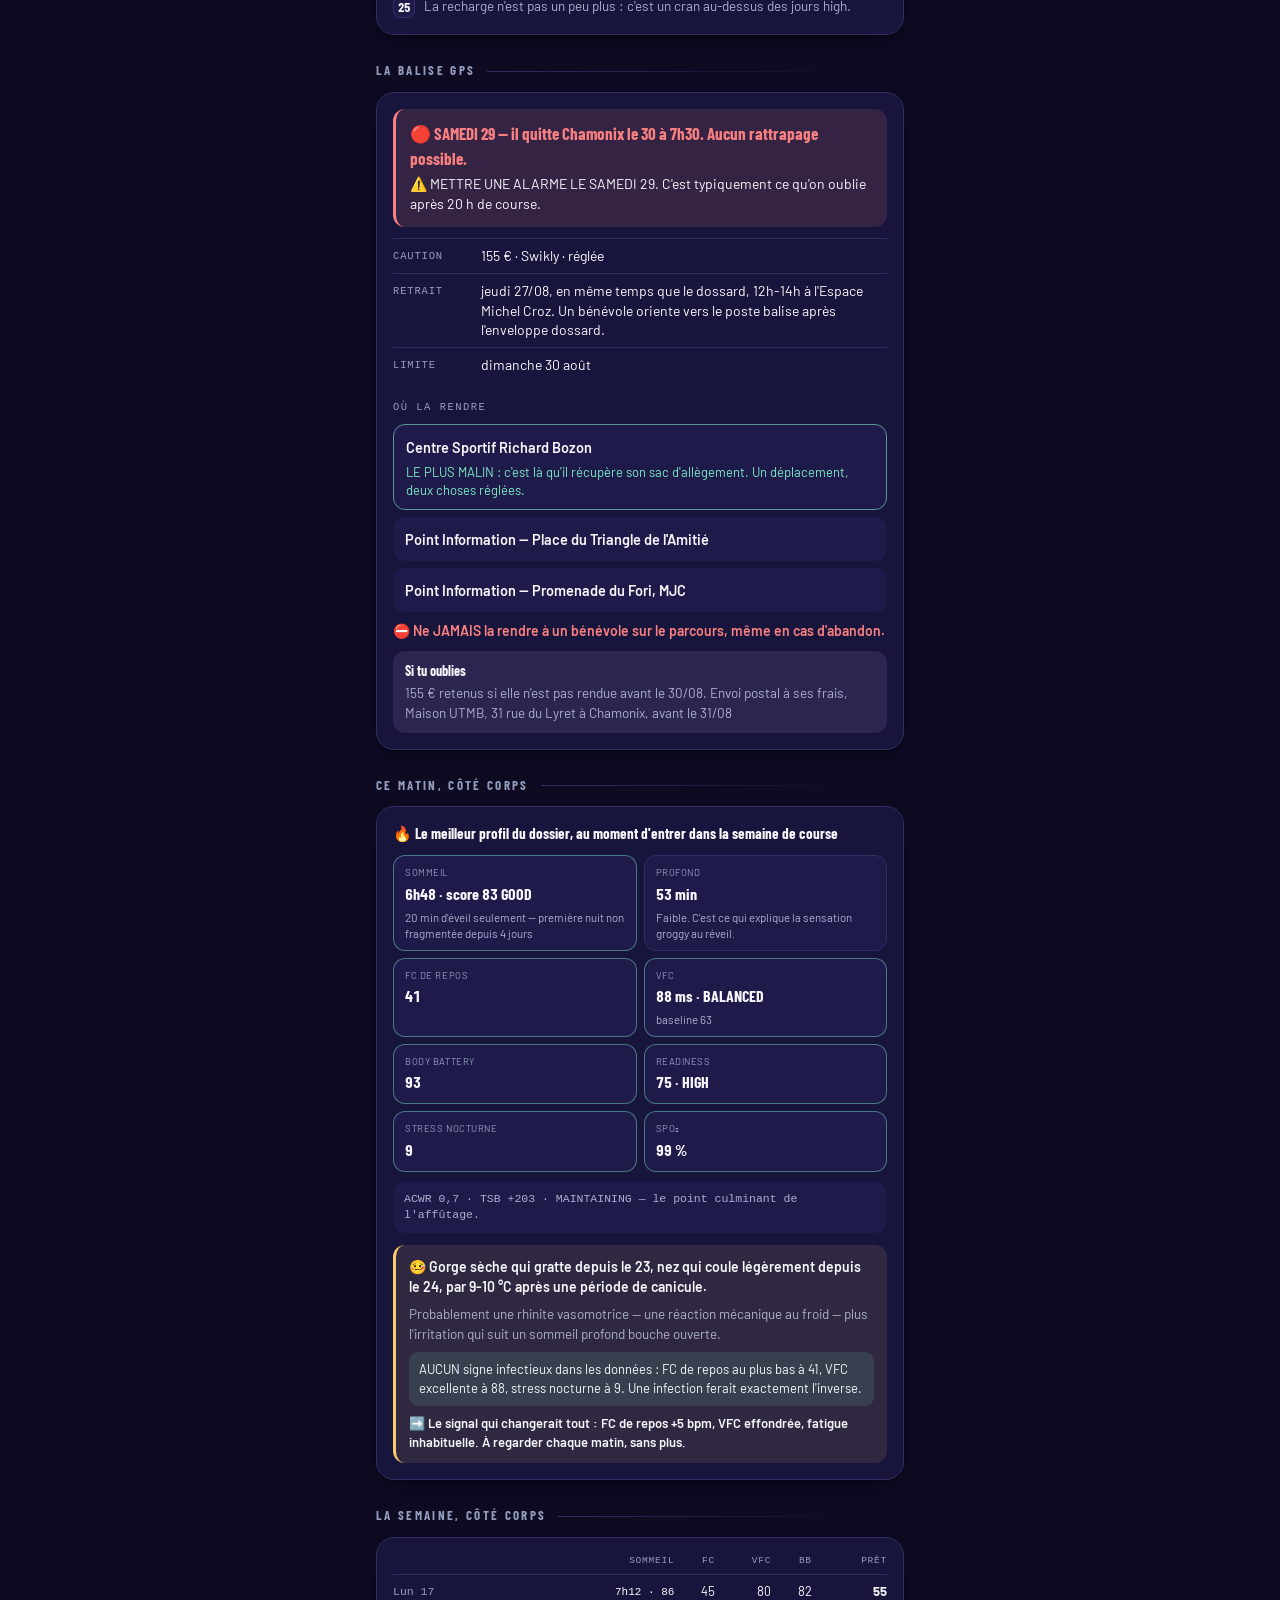
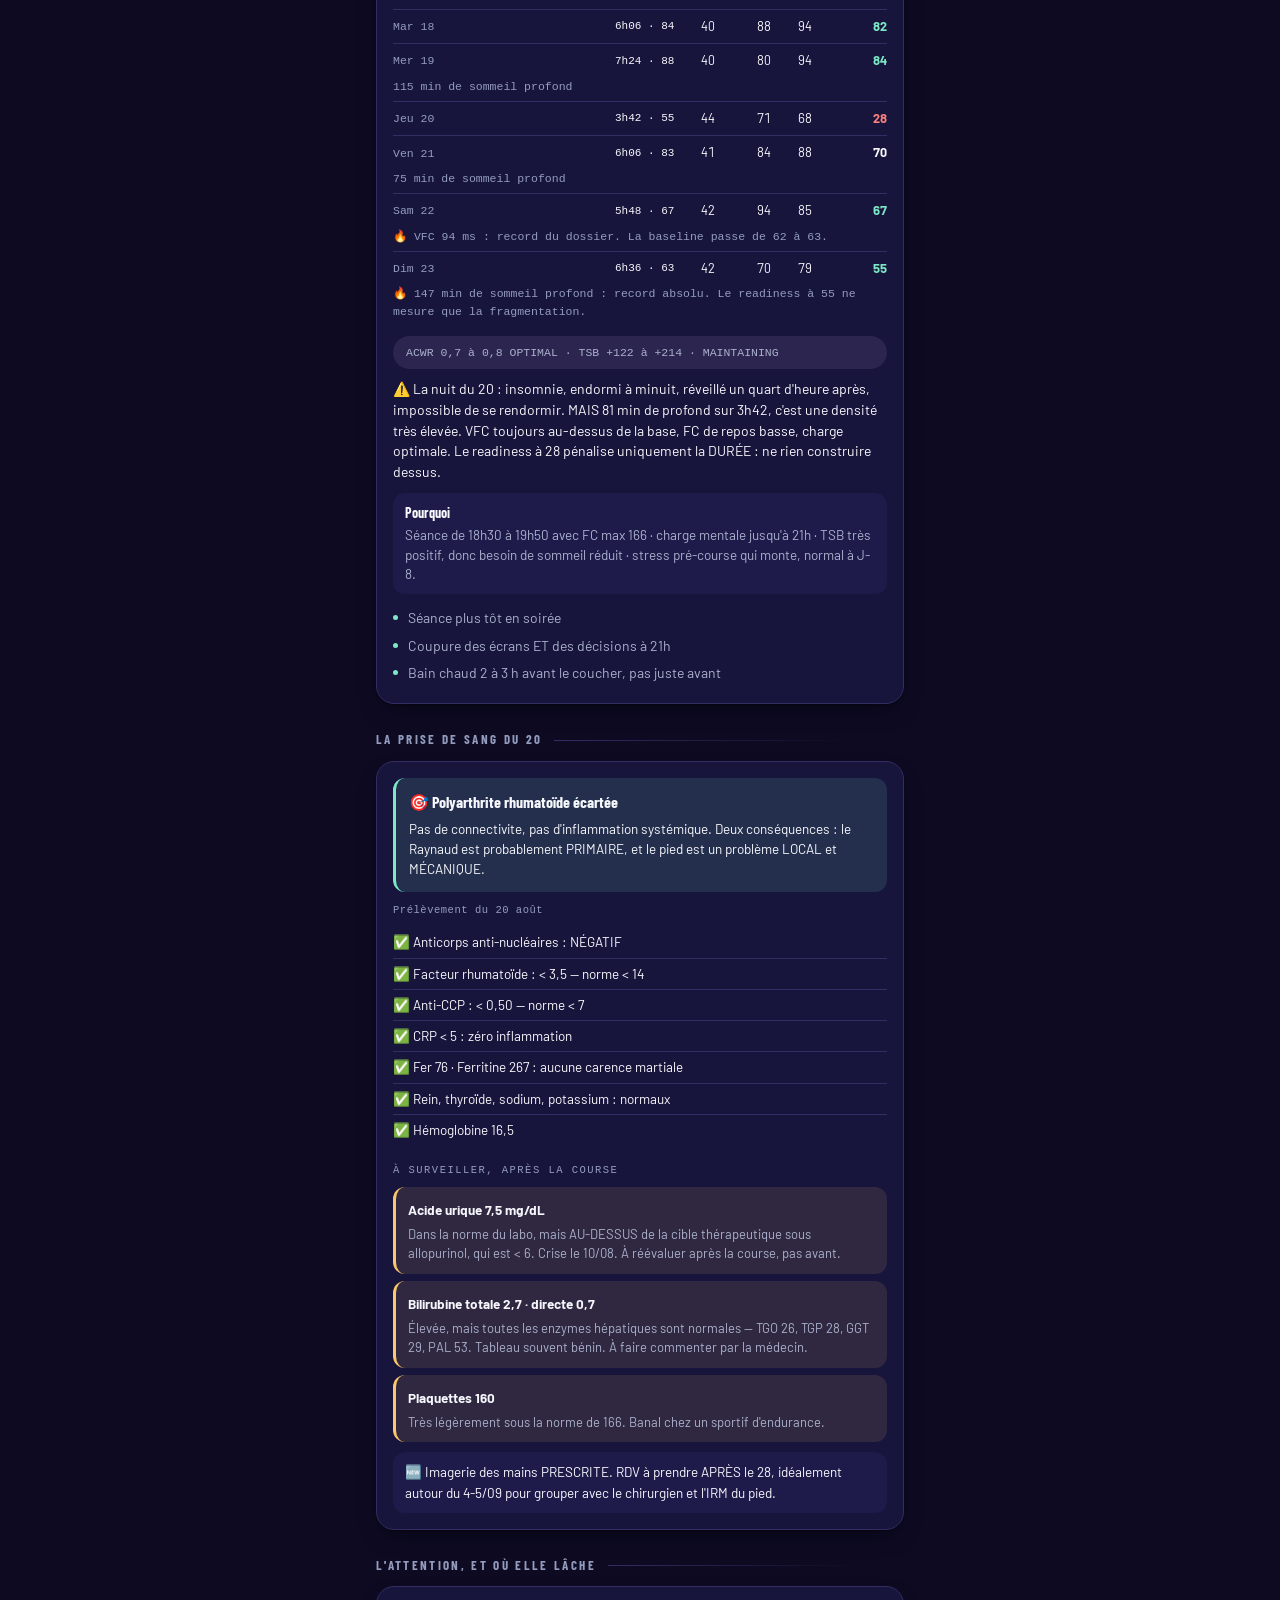
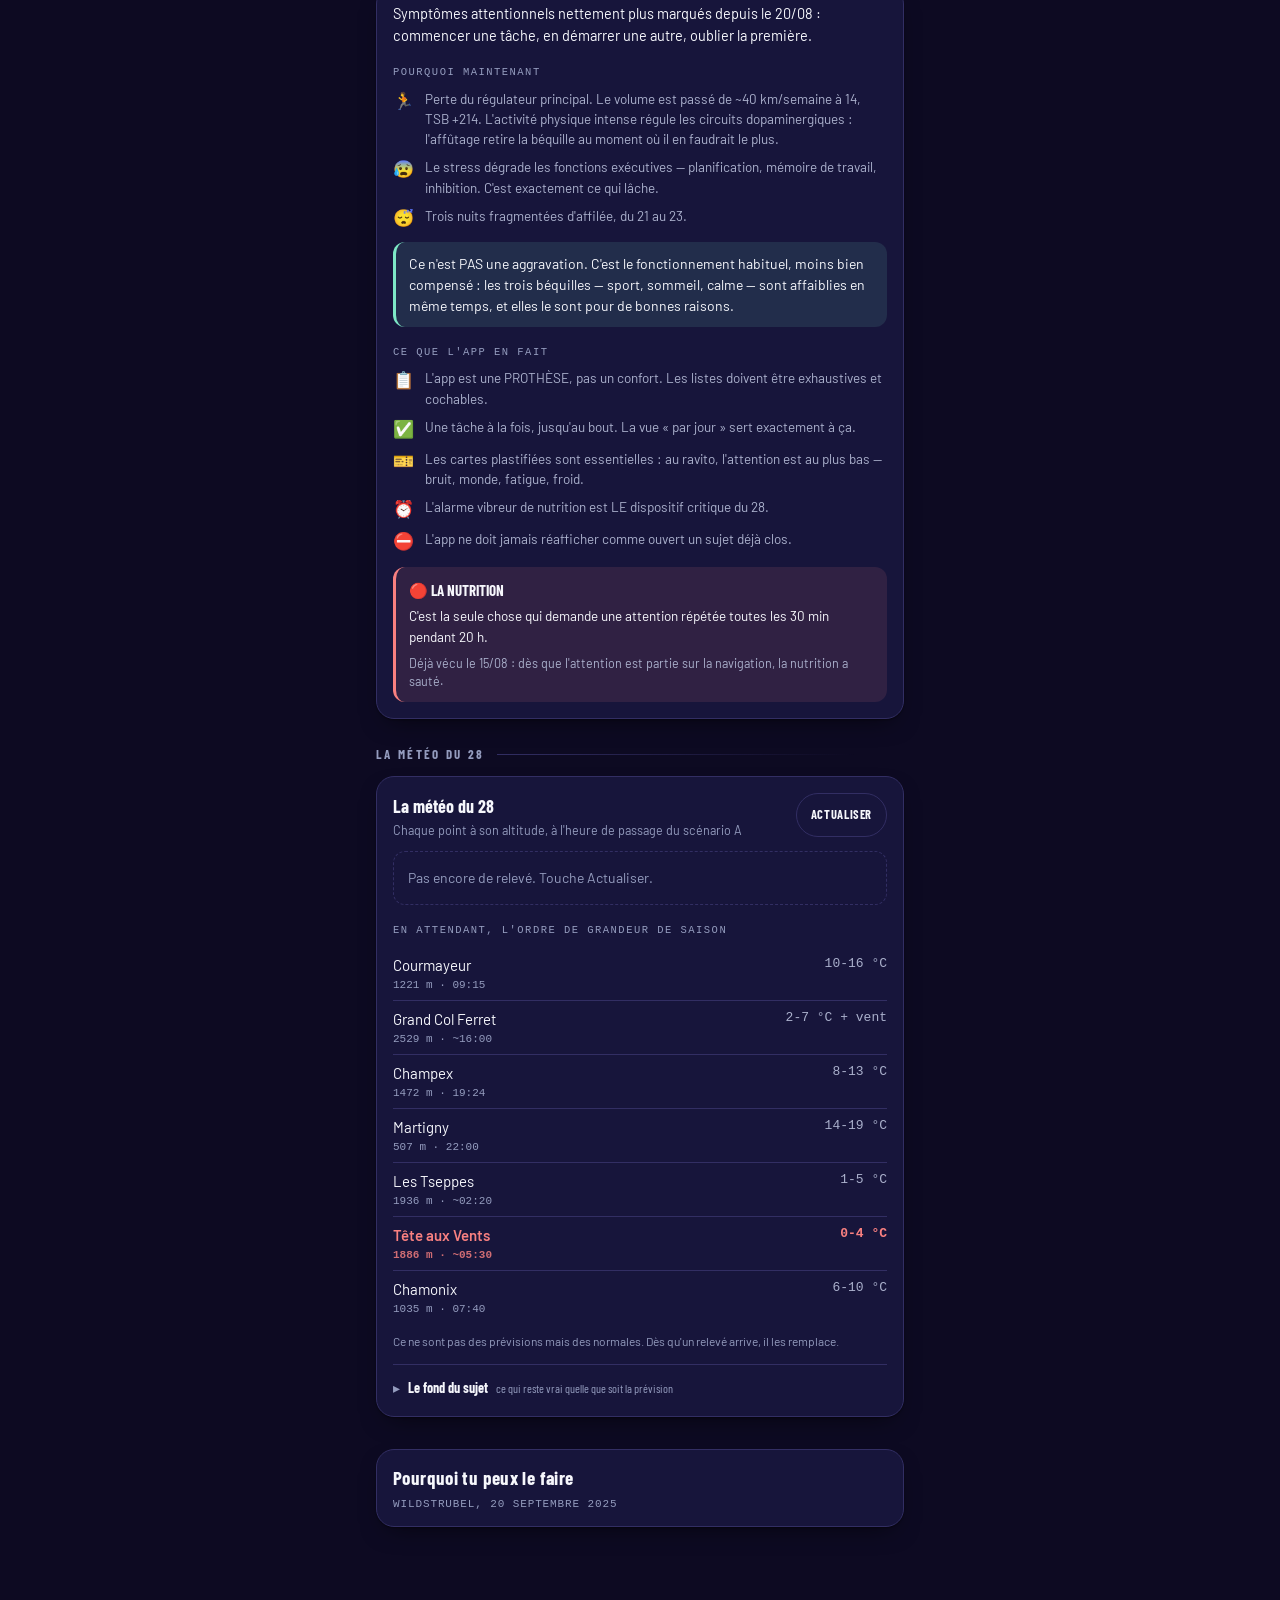
==== commit a57c2cbc: "carnet v38 : parcours modifie du 27/08, 108,8 km SMS UTMB de 16h05 : parcours modifie sur deux secte" ====
--- a/carnet/index.html
+++ b/carnet/index.html
@@ -134,9 +134,6 @@
       <div class="carte" id="lampesHote"></div>
       <div class="titre">La trousse</div>
       <div class="carte" id="trousseHote"></div>
-      <div class="titre">Les cartes plastifiées</div>
-      <div class="carte" id="cartesHote"></div>
-
       <div class="titre">Le téléphone</div>
       <div class="carte" id="telHote"></div>
     </section>
@@ -197,8 +194,8 @@
 
     <section class="vue" id="v-profil">
       <div class="faits">
-        <span><b>101,5</b> km</span><span><b>6 062</b> m D+</span>
-        <span>cible <b>20h15</b></span><span>barrière <b>26h30</b></span>
+        <span><b>108,8</b> km</span><span><b>6 400</b> m D+</span>
+        <span>cible <b>22h25</b></span><span>barrière <b>26h30</b></span>
       </div>
       <div class="switch" data-role="scenario"></div>
       <div class="titre">Le profil</div>
@@ -219,6 +216,9 @@
       <div class="titre">Régler la Fenix</div>
       <div class="carte" id="montreHote"></div>
 
+      <div class="titre">Le profil officiel</div>
+      <div class="carte" id="profilOffHote"></div>
+
       <div class="titre">Les traces pour la montre</div>
       <div class="carte" id="tracesHote"></div>
 
@@ -239,6 +239,11 @@
       <div id="ravitosHote"></div>
     </section>
 
+
+    <section class="vue" id="v-cartes">
+      <div class="titre">Les 4 cartes de course</div>
+      <div class="carte" id="cartesHote"></div>
+    </section>
 
     <section class="vue" id="v-course">
       <div id="courseHote"></div>
--- a/carnet/app.css
+++ b/carnet/app.css
@@ -3286,3 +3286,208 @@
   font-size: 9.5px; letter-spacing: .02em; color: var(--texte-pale); font-weight: 400;
 }
 .ct-reste { font-family: var(--mono); font-variant-numeric: tabular-nums; }
+
+/* --- le profil officiel UTMB --- */
+.po-n { font-size: 13px; line-height: 1.5; color: var(--texte-doux); margin-bottom: 11px; }
+/* Le PNG officiel fait 3369 x 2382, mais son contenu tient dans le tiers
+   superieur : le reste est du blanc. On rogne donc a la hauteur utile, et on
+   le laisse defiler horizontalement — a 309 px de large, un graphique de
+   3 369 px est illisible, alors qu'a 920 px il se lit tres bien au doigt. */
+.po-cadre {
+  overflow-x: auto; overflow-y: hidden;
+  border-radius: var(--r-s); background: #fff;
+  -webkit-overflow-scrolling: touch;
+  overscroll-behavior-x: contain;
+}
+.po-i { display: block; width: 920px; height: 290px; overflow: hidden; }
+.po-i img { display: block; width: 920px; height: auto; }
+.po-a { margin-top: 8px; font-size: 12px; line-height: 1.45; color: var(--texte-pale); }
+.po-s {
+  margin-top: 10px; padding: 10px 12px; border-radius: var(--r-s);
+  background: color-mix(in srgb, var(--jour) 11%, transparent);
+  font-size: 13px; line-height: 1.5;
+}
+
+/* ==================== les cartes, en entier ====================
+   Le meme contenu que le papier. On garde chaque carte repliee par defaut :
+   quatre cartes deployees, c'est un mur de texte. */
+
+.cx { padding: 0; background: var(--surface-2); border: 1px solid var(--bord); }
+.cx > summary {
+  cursor: pointer; list-style: none; display: flex; gap: 11px;
+  align-items: center; padding: 12px; min-height: var(--tap);
+}
+.cx > summary::-webkit-details-marker { display: none; }
+.cx > summary > b {
+  flex: 0 0 30px; height: 30px; border-radius: var(--r-xs);
+  display: flex; align-items: center; justify-content: center;
+  background: var(--accent); color: var(--sur-accent);
+  font-family: var(--display); font-weight: 700; font-size: 15px;
+}
+.cx > summary span { display: block; font-family: var(--display); font-weight: 700; font-size: 15px; }
+.cx > summary i { display: block; font-style: normal; font-size: 11.5px; color: var(--texte-pale); }
+.cx > summary em {
+  display: block; font-style: normal; font-size: 12.5px;
+  color: var(--texte-doux); margin-top: 2px;
+}
+.cx-pq { margin: 0 12px 10px; font-size: 12.5px; line-height: 1.5; color: var(--texte-pale); }
+.cx-face { margin: 0 12px 12px; padding: 12px; border-radius: var(--r-s); background: var(--surface); }
+.cx-lb {
+  font-family: var(--mono); font-size: 9.5px; letter-spacing: .09em;
+  text-transform: uppercase; color: var(--texte-pale); margin-bottom: 9px;
+}
+
+.ka-t {
+  font-family: var(--display); font-weight: 700; font-size: 15px;
+  margin: 14px 0 9px; line-height: 1.3;
+}
+.ka-t:first-of-type { margin-top: 0; }
+.ka-t small { display: block; font-family: var(--corps); font-weight: 400; font-size: 12.5px; color: var(--texte-pale); }
+.ka-t.rouge { color: var(--alerte); }
+
+/* La table de pacing porte six colonnes : elle ne tient pas dans 375 px sans
+   casser les noms de points en morceaux. Elle defile donc horizontalement,
+   comme le profil officiel. */
+.ka-def { overflow-x: auto; overscroll-behavior-x: contain; -webkit-overflow-scrolling: touch; }
+.ka-p { min-width: 340px; }
+.ka-p td, .ka-p th { white-space: nowrap; }
+.ka-p, .ka-b2, .ka-caf { width: 100%; border-collapse: collapse; font-variant-numeric: tabular-nums; }
+.ka-p th {
+  font-family: var(--mono); font-size: 8.5px; letter-spacing: .04em;
+  text-transform: uppercase; color: var(--texte-pale); font-weight: 400;
+  text-align: right; padding-bottom: 5px; border-bottom: 1px solid var(--bord);
+}
+.ka-p th:first-child { text-align: left; }
+.ka-p td { padding: 5px 0 5px 4px; text-align: right; font-size: 11.5px; border-top: 1px solid var(--bord); }
+.ka-p .ka-n { text-align: left; padding-left: 0; font-size: 12px; }
+.ka-p tr.fort td { font-weight: 700; }
+.ka-p tr.fort .ka-c, .ka-p tr.fort .ka-m { color: var(--accent-txt); }
+.ka-p tr.al td { background: color-mix(in srgb, var(--jour) 12%, transparent); }
+.ka-p tr.haut td { background: color-mix(in srgb, var(--torrent) 10%, transparent); }
+.ka-p tr.dur td { background: color-mix(in srgb, var(--alerte) 10%, transparent); }
+.ka-b { color: var(--alerte); }
+.ka-r { color: var(--texte-pale); font-family: var(--mono); font-size: 10.5px; }
+
+.ka-al {
+  margin-top: 8px; padding: 8px 10px; border-radius: var(--r-xs);
+  background: color-mix(in srgb, var(--alerte) 11%, transparent);
+  font-size: 12.5px; line-height: 1.4; font-weight: 600;
+}
+
+.ka-b2 td { padding: 5px 0; font-size: 12.5px; border-top: 1px solid var(--bord); text-align: right; }
+.ka-b2 td:first-child { text-align: left; }
+.ka-b2 tr.fort td { font-weight: 700; color: var(--accent-txt); }
+.ka-sv { display: grid; grid-template-columns: repeat(3, 1fr); gap: 6px; }
+.ka-sv > div {
+  padding: 7px 6px; border-radius: var(--r-xs); text-align: center;
+  background: color-mix(in srgb, var(--alerte) 11%, transparent);
+}
+.ka-sv i { display: block; font-style: normal; font-size: 10px; color: var(--texte-pale); }
+.ka-sv b { display: block; font-family: var(--mono); font-size: 13px; font-weight: 700; }
+
+.ka-cle {
+  margin-top: 12px; padding: 12px; border-radius: var(--r-s);
+  background: color-mix(in srgb, var(--ok) 12%, transparent);
+  border-left: 3px solid var(--ok); text-align: center;
+}
+.ka-cle b { font-family: var(--display); font-weight: 700; font-size: 14px; }
+.ka-ch { font-family: var(--display); font-weight: 700; font-size: 24px; margin: 5px 0; }
+.ka-cle p { margin: 0; font-size: 13px; line-height: 1.45; }
+.ka-dv { margin-top: 7px; font-size: 13px; font-weight: 700; line-height: 1.4; }
+
+/* les protocoles numerotes */
+.ka-e { display: flex; gap: 10px; align-items: flex-start; padding: 6px 0; border-top: 1px solid var(--bord); }
+.ka-e:first-of-type { border-top: 0; }
+.ka-e > b {
+  flex: 0 0 21px; height: 21px; border-radius: 50%;
+  display: flex; align-items: center; justify-content: center;
+  background: var(--surface-2); color: var(--texte-doux);
+  font-family: var(--mono); font-size: 10.5px; font-weight: 700;
+}
+.ka-e.cle > b { background: var(--alerte); color: var(--sur-accent); }
+.ka-e > div { flex: 1; font-size: 13px; line-height: 1.4; }
+.ka-e.cle > div { font-weight: 700; }
+.ka-e em {
+  display: block; margin-top: 4px; font-style: normal; font-size: 12px;
+  color: var(--alerte); font-weight: 700;
+}
+.ka-mt {
+  margin-top: 10px; padding: 10px; border-radius: var(--r-s); text-align: center;
+  background: color-mix(in srgb, var(--accent) 12%, transparent);
+  font-size: 13px; font-weight: 700; line-height: 1.4;
+}
+
+.ka-caf td { padding: 5px 0 5px 5px; font-size: 12.5px; border-top: 1px solid var(--bord); }
+.ka-caf td:first-child { color: var(--texte-pale); font-family: var(--mono); padding-left: 0; }
+.ka-caf small { display: block; font-size: 10.5px; color: var(--texte-pale); }
+.ka-mg { text-align: right; font-family: var(--mono); font-weight: 700; }
+
+.ka-md { display: flex; gap: 10px; padding: 7px 0; border-top: 1px solid var(--bord); }
+.ka-md b { flex: 0 0 108px; font-family: var(--mono); font-size: 11px; }
+.ka-md span { flex: 1; font-size: 12.5px; line-height: 1.4; color: var(--texte-doux); }
+.ka-md.fort b, .ka-md.fort span { font-weight: 700; color: var(--texte); }
+.ka-mn { margin-top: 8px; font-size: 12.5px; font-weight: 600; }
+
+/* les regles */
+.ka-rg { display: flex; gap: 10px; align-items: flex-start; padding: 8px 0; border-top: 1px solid var(--bord); }
+.ka-rg:first-of-type { border-top: 0; }
+.ka-rg > b {
+  flex: 0 0 24px; height: 24px; border-radius: 50%;
+  display: flex; align-items: center; justify-content: center;
+  background: var(--accent); color: var(--sur-accent);
+  font-family: var(--display); font-size: 12px; font-weight: 700;
+}
+.ka-rg.cle > b { background: var(--alerte); color: var(--sur-accent); }
+.ka-rg span { display: block; font-size: 13.5px; font-weight: 700; line-height: 1.35; }
+.ka-rg small { display: block; margin-top: 3px; font-size: 12.5px; color: var(--texte-doux); }
+
+/* l'arbre de decision */
+.ka-br { padding: 10px 12px; margin-bottom: 8px; border-radius: var(--r-s); border-left: 3px solid var(--bord); }
+.ka-br.vert   { background: color-mix(in srgb, var(--ok) 11%, transparent);     border-left-color: var(--ok); }
+.ka-br.orange { background: color-mix(in srgb, var(--jour) 11%, transparent);   border-left-color: var(--jour); }
+.ka-br.rouge  { background: color-mix(in srgb, var(--alerte) 11%, transparent); border-left-color: var(--alerte); }
+.ka-br b { font-size: 13.5px; font-weight: 700; line-height: 1.35; }
+.ka-ac { margin-top: 5px; font-size: 14px; font-weight: 700; }
+.ka-br p { margin: 4px 0 0; font-size: 12.5px; line-height: 1.45; color: var(--texte-doux); }
+.ka-sg {
+  margin-top: 10px; padding: 10px; border-radius: var(--r-s); text-align: center;
+  background: var(--surface-2); font-size: 13px; font-weight: 700; line-height: 1.4;
+}
+.ka-ck { padding: 11px 12px; border-radius: var(--r-s); background: var(--surface-2); }
+.ka-ck b { font-size: 13.5px; }
+.ka-ok { margin-top: 7px; font-size: 13px; font-weight: 600; color: var(--ok); }
+.ka-no { margin-top: 4px; font-size: 13px; font-weight: 600; color: var(--alerte); }
+.ka-ck small { display: block; margin-top: 6px; font-size: 12px; line-height: 1.4; color: var(--texte-pale); }
+.ka-an {
+  margin-top: 10px; padding: 11px 12px; border-radius: var(--r-s);
+  background: color-mix(in srgb, var(--jour) 11%, transparent);
+}
+.ka-an b { font-size: 13.5px; font-weight: 700; }
+.ka-an p { margin: 4px 0 0; font-size: 12.5px; line-height: 1.5; }
+
+/* contacts et arrivee */
+.ka-ec { padding: 11px 12px; border-radius: var(--r-s); background: var(--surface-2); }
+.ka-ec b { font-size: 13.5px; }
+.ka-vide { height: 30px; border-bottom: 2px dashed var(--bord); margin: 8px 0 5px; }
+.ka-ec small { font-size: 11.5px; color: var(--texte-pale); }
+.ka-pv {
+  margin-top: 9px; padding: 10px 12px; border-radius: var(--r-s);
+  background: color-mix(in srgb, var(--accent) 11%, transparent);
+  font-size: 12.5px; line-height: 1.45;
+}
+.ka-ar { margin: 0; padding-left: 19px; }
+.ka-ar li { font-size: 13px; line-height: 1.5; padding: 3px 0; }
+.ka-bl {
+  margin-top: 10px; padding: 12px; border-radius: var(--r-s);
+  background: color-mix(in srgb, var(--alerte) 12%, transparent);
+  border-left: 3px solid var(--alerte);
+}
+.ka-bl b { font-family: var(--display); font-weight: 700; font-size: 14px; line-height: 1.3; }
+.ka-bl > div { margin-top: 5px; font-size: 13px; }
+.ka-bl em { font-style: normal; font-weight: 700; color: var(--alerte); }
+.ka-bl p { margin: 6px 0 0; font-size: 12.5px; line-height: 1.45; }
+
+@media print {
+  .cx > summary { break-after: avoid; }
+  .cx-face { break-inside: avoid; page-break-inside: avoid; }
+}
